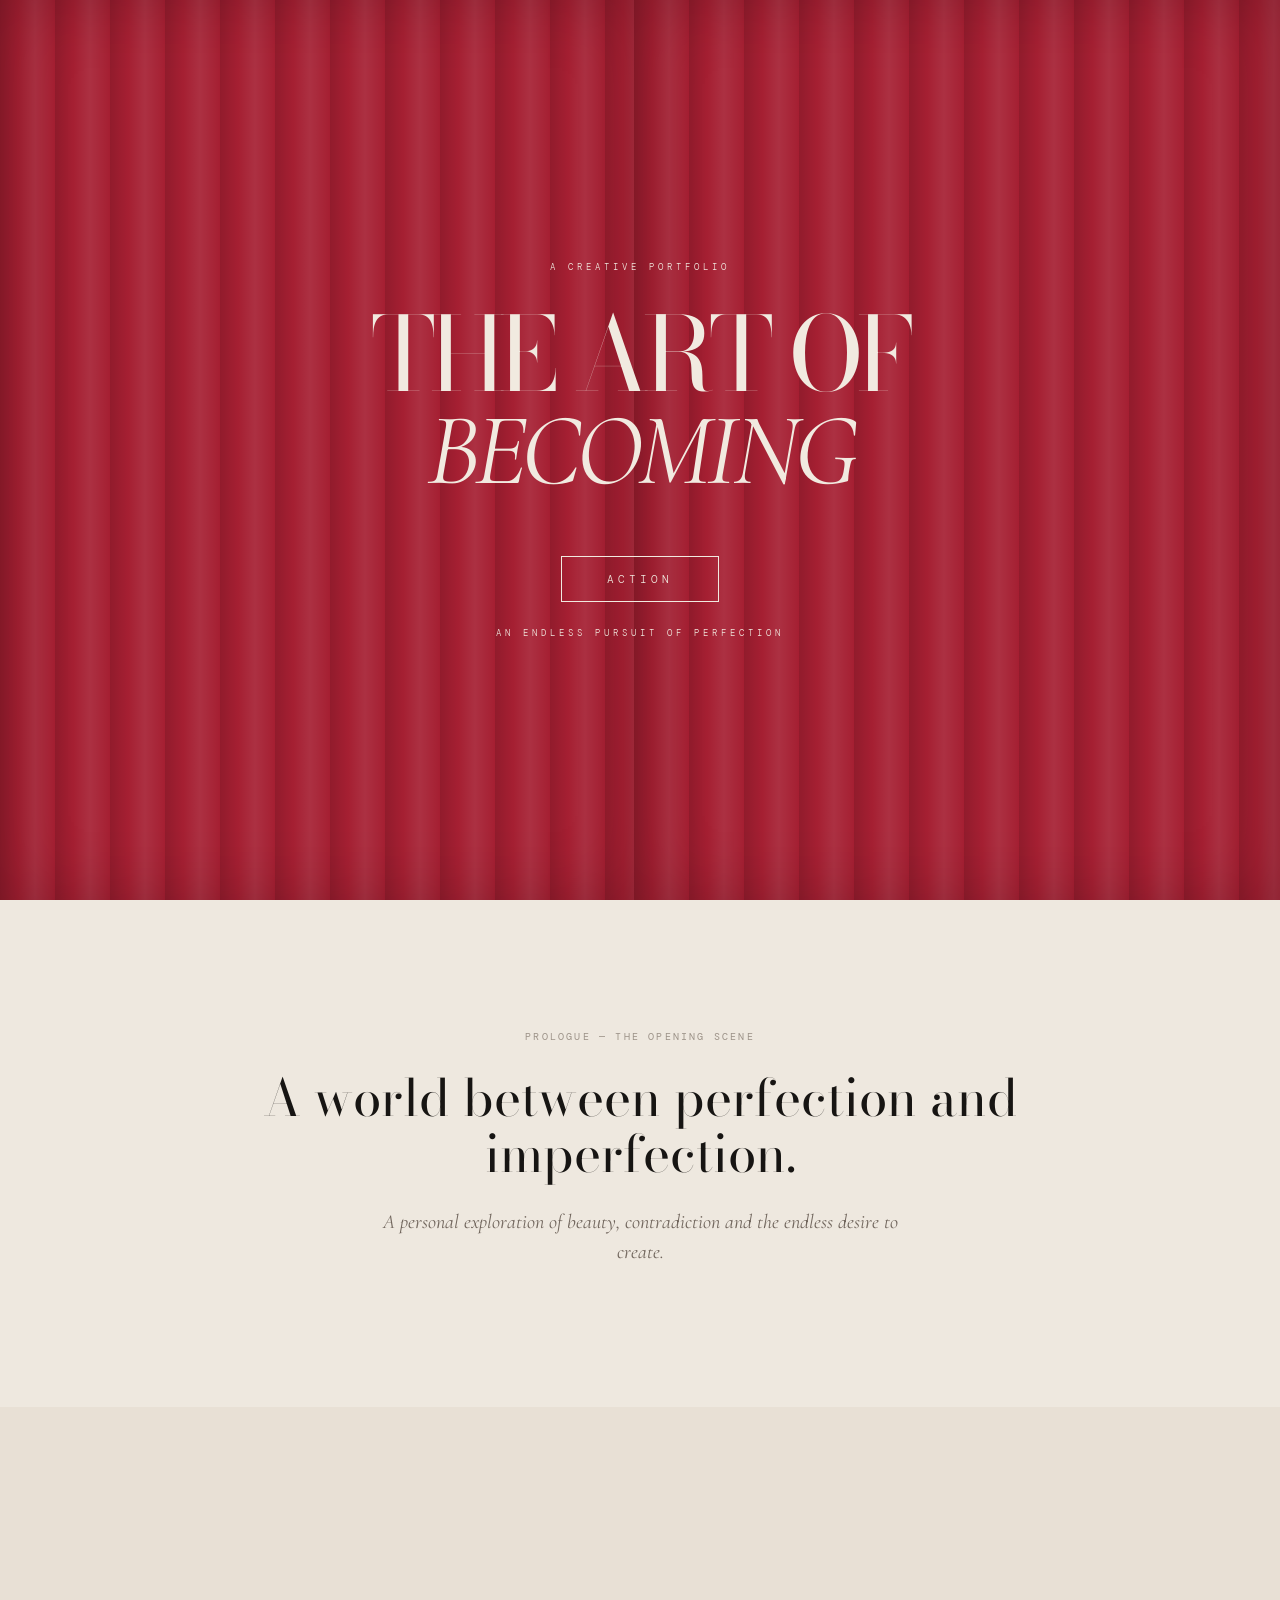
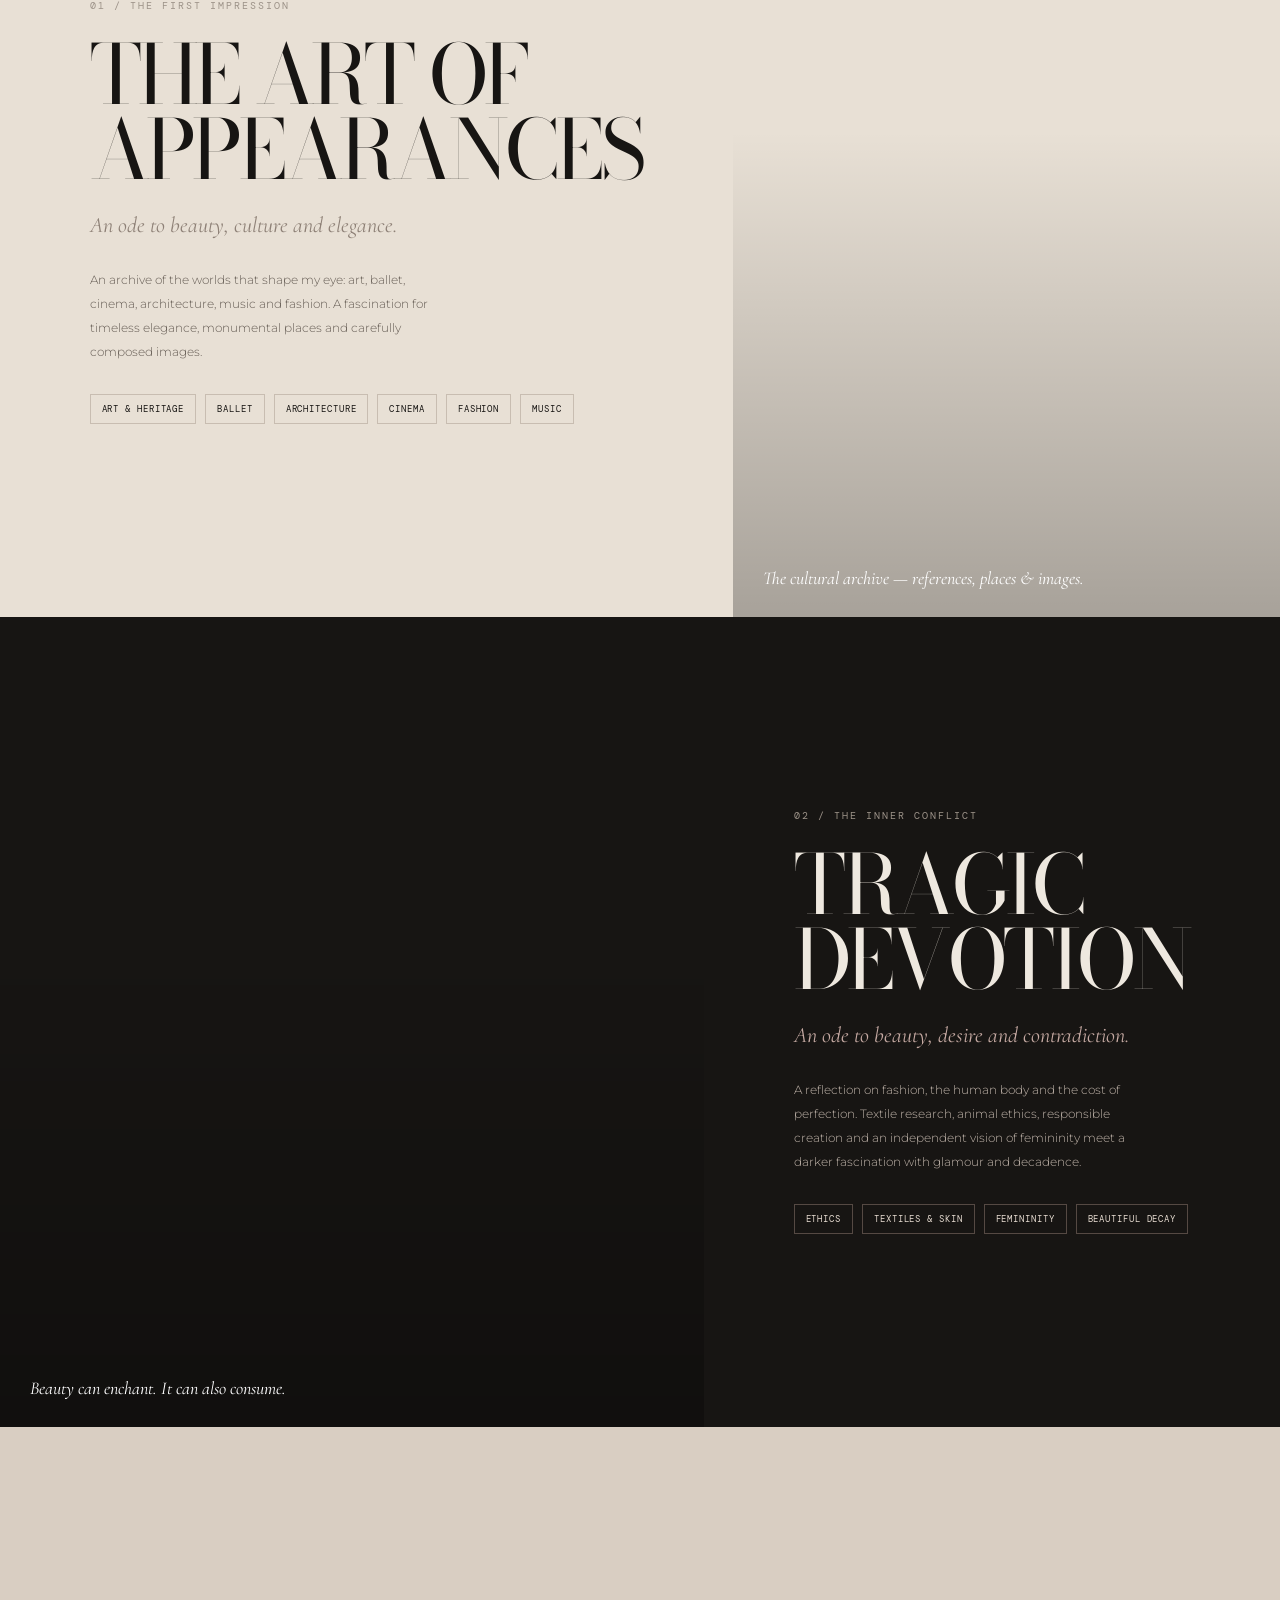
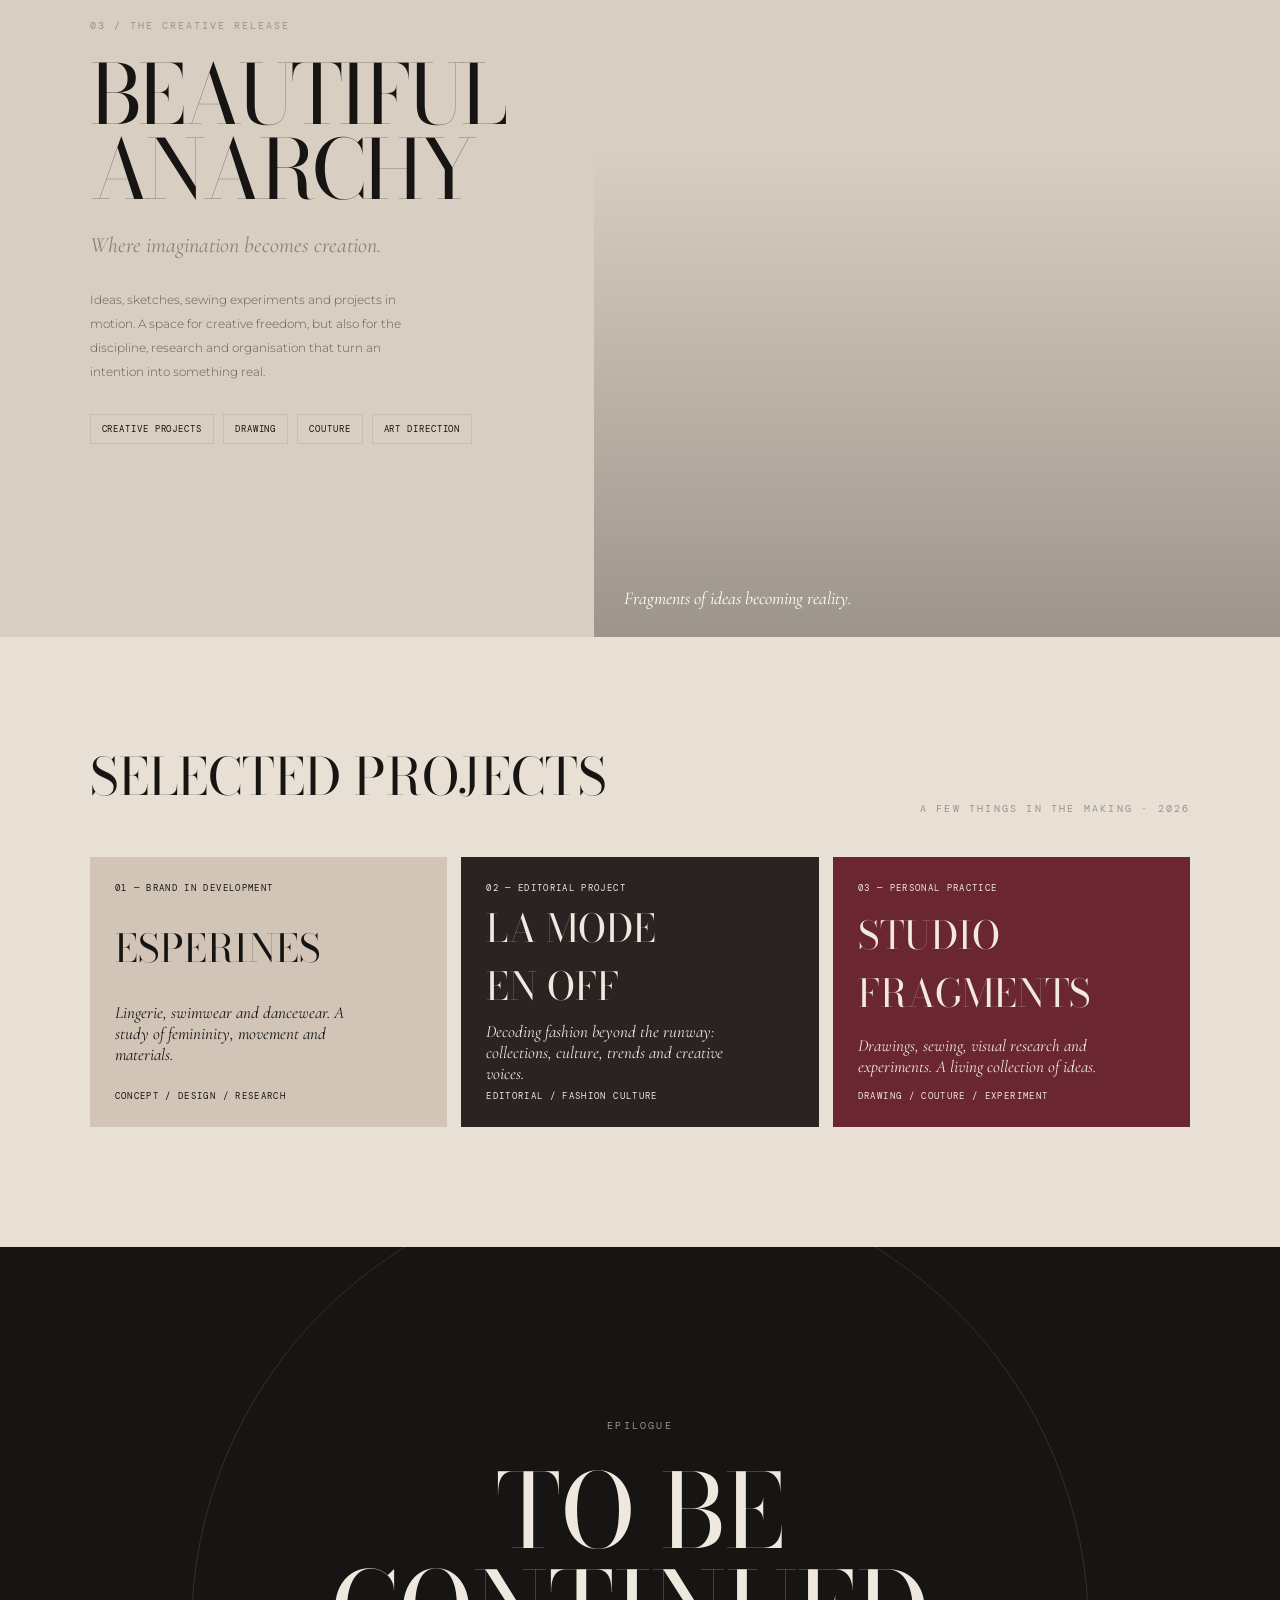
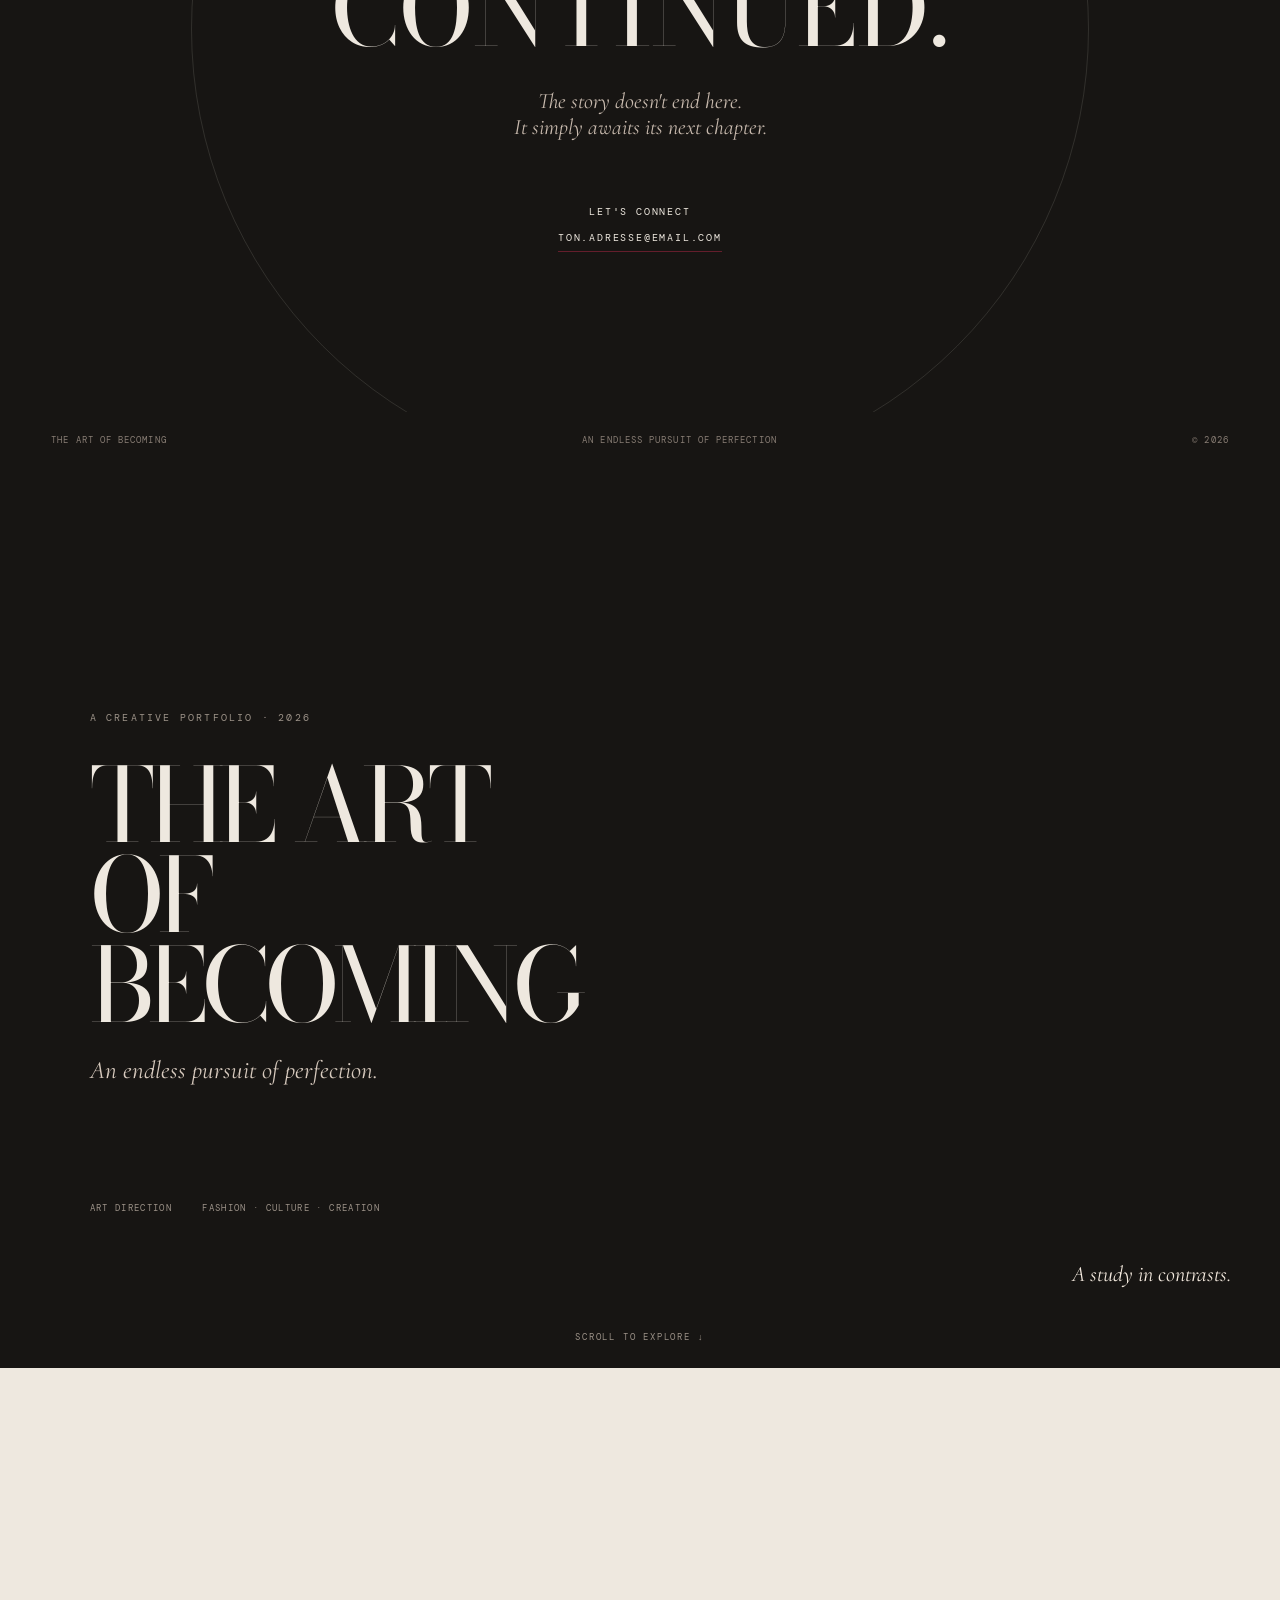
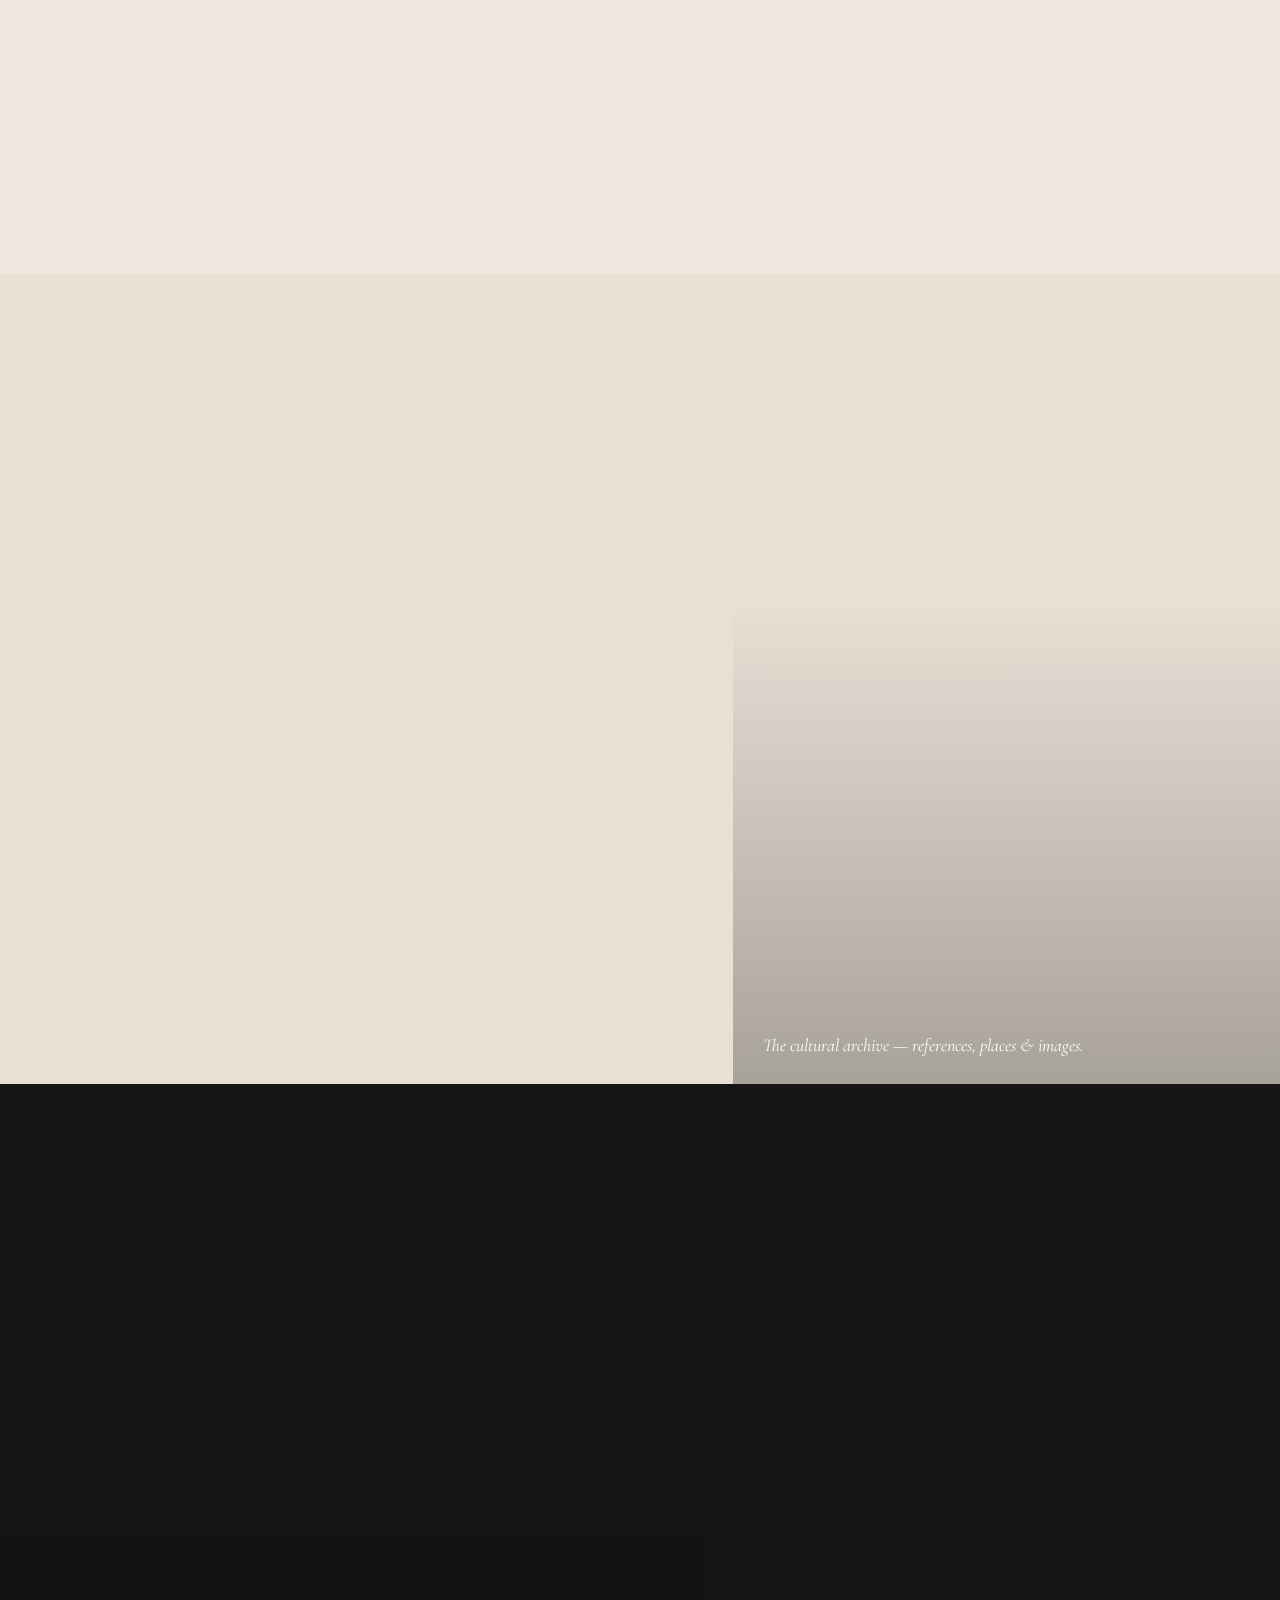
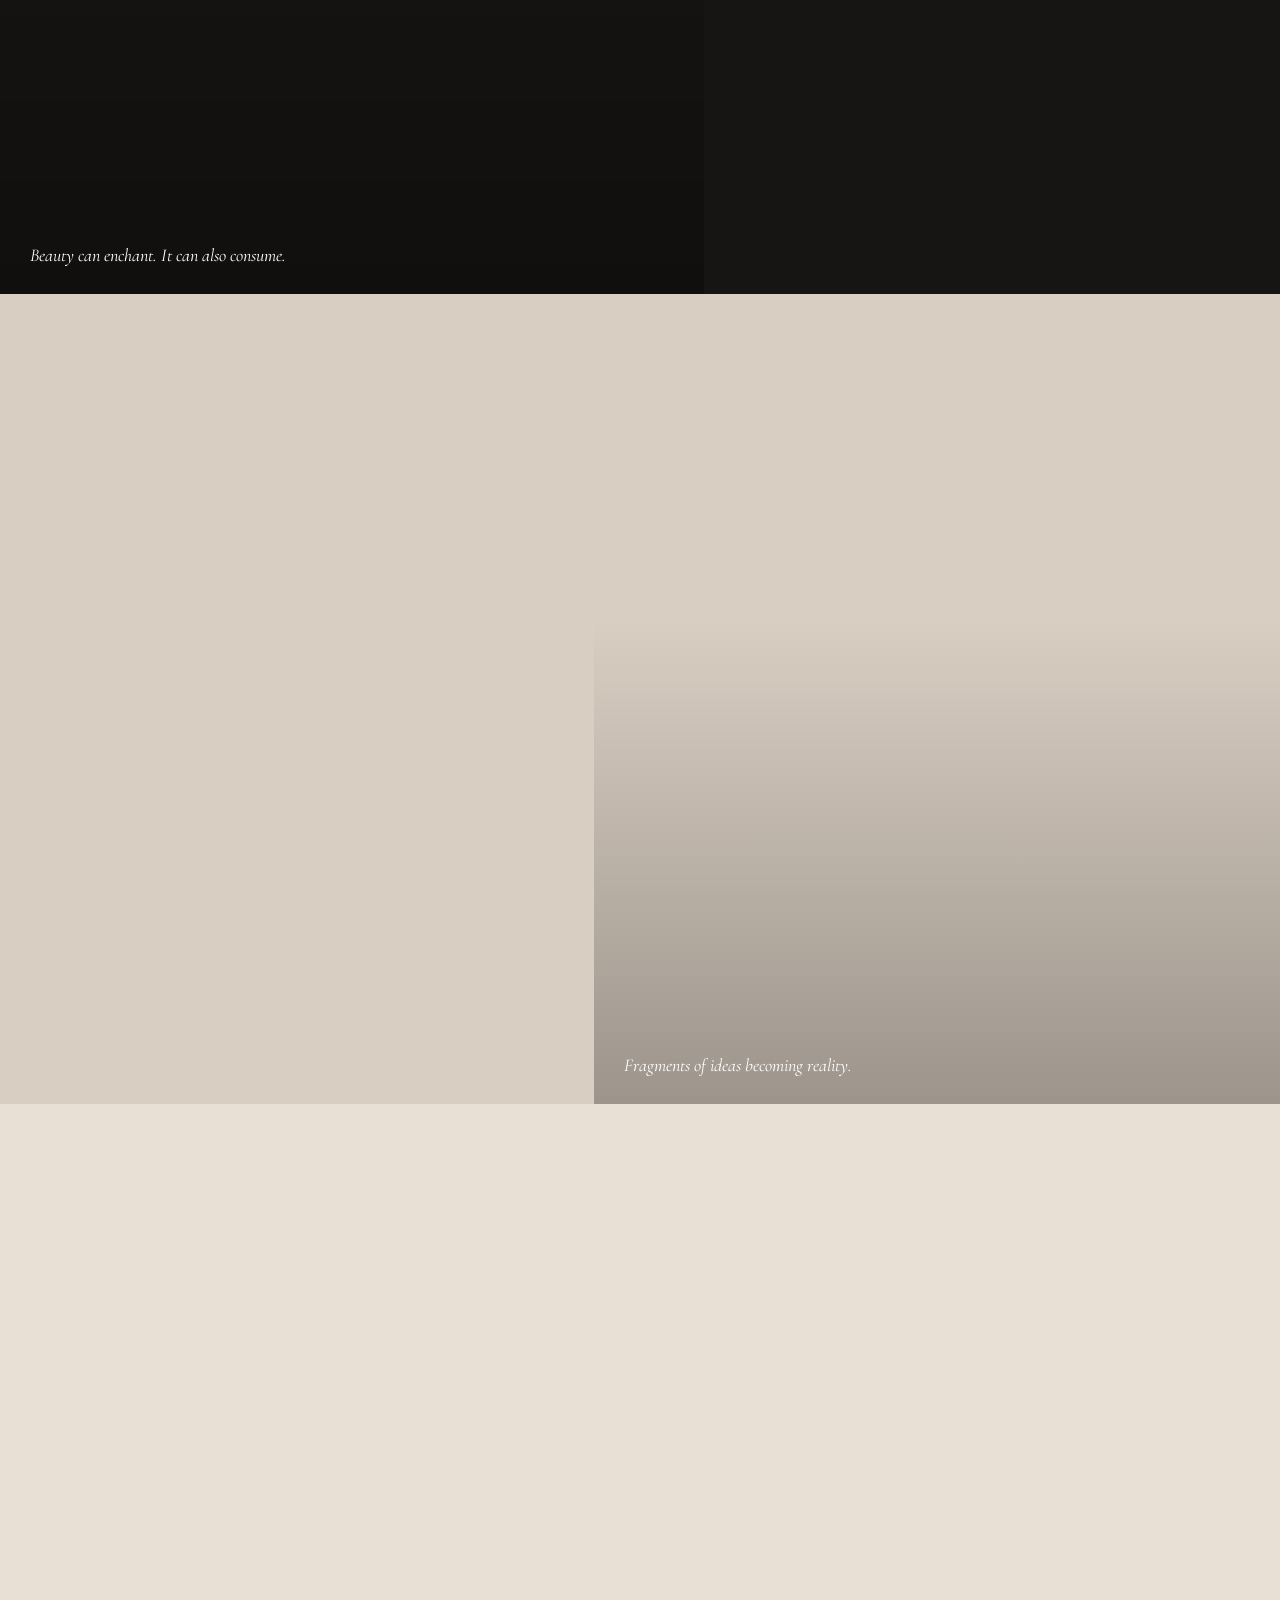
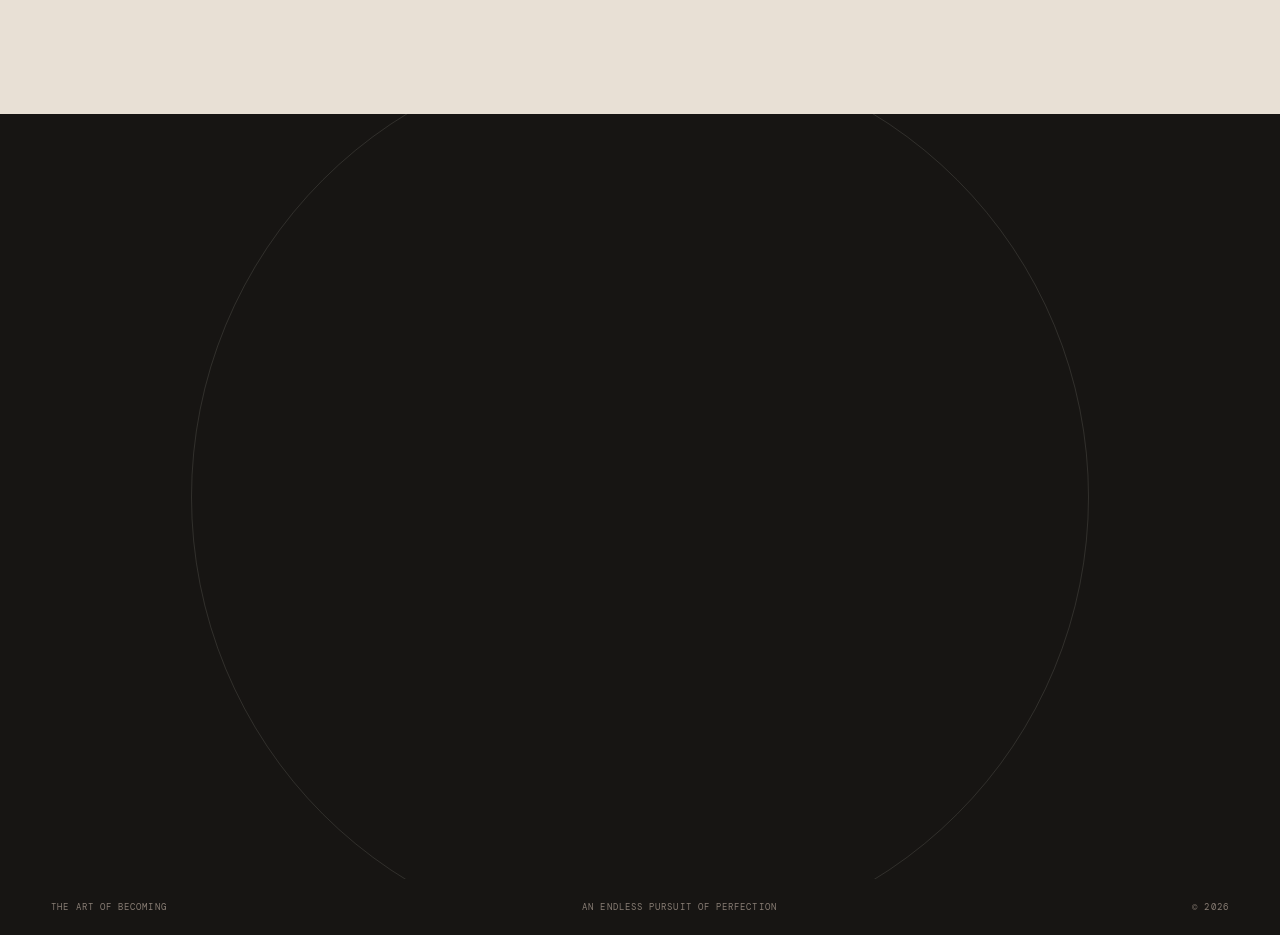
==== Index.html @ 9e1c1a2f "Update Index.html" ====
<!DOCTYPE html>
<html lang="fr">

<head>
    <meta charset="UTF-8">
    <meta name="viewport" content="width=device-width, initial-scale=1.0">

    <meta name="theme-color" content="#171513">

    <title>THE ART OF BECOMING — Creative Portfolio</title>

    <meta name="description" content="A creative portfolio exploring art direction, fashion, culture and creation.">

    <link rel="preconnect" href="https://fonts.googleapis.com">
    <link rel="preconnect" href="https://fonts.gstatic.com" crossorigin>

    <link href="https://fonts.googleapis.com/css2?family=Bodoni+Moda:opsz,wght@6..96,400;6..96,500&family=Cormorant+Garamond:ital,wght@0,400;0,500;1,400;1,500&family=DM+Mono:wght@300;400&family=Montserrat:wght@300;400;500&display=swap" rel="stylesheet">

    <link rel="stylesheet" href="style.css">
</head>
<!-- INTRODUCTION : RIDEAU -->
<div id="curtain">

    <div class="curtain-panel left"></div>
    <div class="curtain-panel right"></div>

    <div class="curtain-content">
        <p class="curtain-subtitle">A CREATIVE PORTFOLIO</p>

        <h1>
            THE ART OF<br>
            <i>BECOMING</i>
        </h1>

        <button id="actionButton">
            ACTION
        </button>

        <p class="curtain-footer">
            AN ENDLESS PURSUIT OF PERFECTION
        </p>
    </div>

</div>
<body>

    <div class="grain"></div>

    <!-- NAVIGATION -->

    <header class="topbar">

        <a class="brand" href="#home">
            THE ART OF BECOMING
        </a>

        <button class="menu-btn" id="menuBtn" aria-label="Ouvrir le menu" aria-expanded="false">
            ☰
        </button>

    </header>

    <nav class="menu-panel" id="menuPanel">

        <small>AN ENDLESS PURSUIT OF PERFECTION</small>

        <a href="#act1">ACT I — APPEARANCES</a>
        <a href="#act2">ACT II — DEVOTION</a>
        <a href="#act3">ACT III — ANARCHY</a>
        <a href="#epilogue">EPILOGUE</a>

    </nav>


    <main>

        <!-- PROLOGUE -->

        <section class="hero" id="home">

            <div class="hero-copy">

                <span class="eyebrow">
                    A CREATIVE PORTFOLIO · 2026
                </span>

                <h1>
                    <span>THE ART</span>
                    <span>OF BECOMING</span>
                </h1>

                <p class="hero-sub">
                    An endless pursuit of perfection.
                </p>

                <div class="hero-index">

                    <span>ART DIRECTION</span>
                    <span>FASHION · CULTURE · CREATION</span>

                </div>

            </div>

            <div class="hero-art">

                <span class="hero-art-label">
                    A study in contrasts.
                </span>

            </div>

            <div class="scroll-note">
                SCROLL TO EXPLORE ↓
            </div>

        </section>


        <!-- INTRODUCTION -->

        <section class="intro reveal">

            <span class="micro">
                PROLOGUE — THE OPENING SCENE
            </span>

            <h2>
                A world between perfection and imperfection.
            </h2>

            <p>
                A personal exploration of beauty, contradiction
                and the endless desire to create.
            </p>

        </section>


        <!-- ACT I -->

        <section class="act act-one" id="act1">

            <div class="act-copy reveal">

                <span class="act-number">
                    01 / THE FIRST IMPRESSION
                </span>

                <h2>
                    THE ART OF<br>APPEARANCES
                </h2>

                <p class="act-sub">
                    An ode to beauty, culture and elegance.
                </p>

                <p class="act-desc">
                    An archive of the worlds that shape my eye:
                    art, ballet, cinema, architecture, music and fashion.
                    A fascination for timeless elegance, monumental
                    places and carefully composed images.
                </p>

                <div class="act-tags">

                    <span>Art & heritage</span>
                    <span>Ballet</span>
                    <span>Architecture</span>
                    <span>Cinema</span>
                    <span>Fashion</span>
                    <span>Music</span>

                </div>

            </div>

            <div class="visual visual-one">

                <span class="visual-caption">
                    The cultural archive — references, places & images.
                </span>

            </div>

        </section>


        <!-- ACT II -->

        <section class="act act-two" id="act2">

            <div class="act-copy reveal">

                <span class="act-number">
                    02 / THE INNER CONFLICT
                </span>

                <h2>
                    TRAGIC<br>DEVOTION
                </h2>

                <p class="act-sub">
                    An ode to beauty, desire and contradiction.
                </p>

                <p class="act-desc">
                    A reflection on fashion, the human body and the cost
                    of perfection. Textile research, animal ethics,
                    responsible creation and an independent vision
                    of femininity meet a darker fascination with
                    glamour and decadence.
                </p>

                <div class="act-tags">

                    <span>Ethics</span>
                    <span>Textiles & skin</span>
                    <span>Femininity</span>
                    <span>Beautiful decay</span>

                </div>

            </div>

            <div class="visual visual-two">

                <span class="visual-caption">
                    Beauty can enchant. It can also consume.
                </span>

            </div>

        </section>


        <!-- ACT III -->

        <section class="act act-three" id="act3">

            <div class="act-copy reveal">

                <span class="act-number">
                    03 / THE CREATIVE RELEASE
                </span>

                <h2>
                    BEAUTIFUL<br>ANARCHY
                </h2>

                <p class="act-sub">
                    Where imagination becomes creation.
                </p>

                <p class="act-desc">
                    Ideas, sketches, sewing experiments and projects
                    in motion. A space for creative freedom, but also
                    for the discipline, research and organisation
                    that turn an intention into something real.
                </p>

                <div class="act-tags">

                    <span>Creative projects</span>
                    <span>Drawing</span>
                    <span>Couture</span>
                    <span>Art direction</span>

                </div>

            </div>

            <div class="visual visual-three">

                <span class="visual-caption">
                    Fragments of ideas becoming reality.
                </span>

            </div>

        </section>


        <!-- SELECTED PROJECTS -->

        <section class="archive" id="projects">

            <div class="archive-head reveal">

                <h3>SELECTED PROJECTS</h3>

                <span class="micro">
                    A FEW THINGS IN THE MAKING · 2026
                </span>

            </div>

            <div class="archive-grid">

                <article class="archive-card reveal">

                    <small>01 — BRAND IN DEVELOPMENT</small>

                    <strong>ESPERINES</strong>

                    <p>
                        Lingerie, swimwear and dancewear.
                        A study of femininity, movement and materials.
                    </p>

                    <small>CONCEPT / DESIGN / RESEARCH</small>

                </article>


                <article class="archive-card reveal">

                    <small>02 — EDITORIAL PROJECT</small>

                    <strong>
                        LA MODE<br>EN OFF
                    </strong>

                    <p>
                        Decoding fashion beyond the runway:
                        collections, culture, trends and creative voices.
                    </p>

                    <small>EDITORIAL / FASHION CULTURE</small>

                </article>


                <article class="archive-card reveal">

                    <small>03 — PERSONAL PRACTICE</small>

                    <strong>
                        STUDIO<br>FRAGMENTS
                    </strong>

                    <p>
                        Drawings, sewing, visual research and experiments.
                        A living collection of ideas.
                    </p>

                    <small>DRAWING / COUTURE / EXPERIMENT</small>

                </article>

            </div>

        </section>


        <!-- EPILOGUE -->

        <section class="epilogue" id="epilogue">

            <div class="epilogue-inner reveal">

                <span class="micro">
                    EPILOGUE
                </span>

                <h2>
                    TO BE<br>CONTINUED.
                </h2>

                <p>
                    The story doesn't end here.<br>
                    It simply awaits its next chapter.
                </p>

                <div class="contact">

                    LET'S CONNECT

                    <br><br>

                    <a href="mailto:ton.adresse@email.com">
                        TON.ADRESSE@EMAIL.COM
                    </a>

                </div>

            </div>

        </section>

    </main>


    <!-- FOOTER -->

    <footer>

        <span>THE ART OF BECOMING</span>

        <span>AN ENDLESS PURSUIT OF PERFECTION</span>

        <span>© 2026</span>

    </footer>


    <!-- JAVASCRIPT -->

    <script>

        const menuBtn = document.getElementById('menuBtn');
        const menuPanel = document.getElementById('menuPanel');

        menuBtn.addEventListener('click', () => {

            const isOpen = menuPanel.classList.toggle('open');

            menuBtn.textContent = isOpen ? '×' : '☰';

            menuBtn.setAttribute('aria-expanded', String(isOpen));

        });


        menuPanel.querySelectorAll('a').forEach(link => {

            link.addEventListener('click', () => {

                menuPanel.classList.remove('open');

                menuBtn.textContent = '☰';

                menuBtn.setAttribute('aria-expanded', 'false');

            });

        });


        const observer = new IntersectionObserver(entries => {

            entries.forEach(entry => {

                if (entry.isIntersecting) {

                    entry.target.classList.add('visible');

                    observer.unobserve(entry.target);

                }

            });

        }, { threshold: 0.12 });


        document.querySelectorAll('.reveal').forEach(element => {

            observer.observe(element);

        });

    </script>
<script>
const curtain = document.getElementById("curtain");
const actionButton = document.getElementById("actionButton");

actionButton.addEventListener("click", function() {

    curtain.classList.add("open");

    setTimeout(function() {
        curtain.classList.add("finished");
    }, 2100);

});
</script>
</body>
</html><!DOCTYPE html>
<html lang="fr">

<head>
    <meta charset="UTF-8">
    <meta name="viewport" content="width=device-width, initial-scale=1.0">

    <meta name="theme-color" content="#171513">

    <title>THE ART OF BECOMING — Creative Portfolio</title>

    <meta name="description" content="A creative portfolio exploring art direction, fashion, culture and creation.">

    <link rel="preconnect" href="https://fonts.googleapis.com">
    <link rel="preconnect" href="https://fonts.gstatic.com" crossorigin>

    <link href="https://fonts.googleapis.com/css2?family=Bodoni+Moda:opsz,wght@6..96,400;6..96,500&family=Cormorant+Garamond:ital,wght@0,400;0,500;1,400;1,500&family=DM+Mono:wght@300;400&family=Montserrat:wght@300;400;500&display=swap" rel="stylesheet">

    <link rel="stylesheet" href="style.css">
</head>

<body>

    <div class="grain"></div>

    <!-- NAVIGATION -->

    <header class="topbar">

        <a class="brand" href="#home">
            THE ART OF BECOMING
        </a>

        <button class="menu-btn" id="menuBtn" aria-label="Ouvrir le menu" aria-expanded="false">
            ☰
        </button>

    </header>

    <nav class="menu-panel" id="menuPanel">

        <small>AN ENDLESS PURSUIT OF PERFECTION</small>

        <a href="#act1">ACT I — APPEARANCES</a>
        <a href="#act2">ACT II — DEVOTION</a>
        <a href="#act3">ACT III — ANARCHY</a>
        <a href="#epilogue">EPILOGUE</a>

    </nav>


    <main>

        <!-- PROLOGUE -->

        <section class="hero" id="home">

            <div class="hero-copy">

                <span class="eyebrow">
                    A CREATIVE PORTFOLIO · 2026
                </span>

                <h1>
                    <span>THE ART</span>
                    <span>OF BECOMING</span>
                </h1>

                <p class="hero-sub">
                    An endless pursuit of perfection.
                </p>

                <div class="hero-index">

                    <span>ART DIRECTION</span>
                    <span>FASHION · CULTURE · CREATION</span>

                </div>

            </div>

            <div class="hero-art">

                <span class="hero-art-label">
                    A study in contrasts.
                </span>

            </div>

            <div class="scroll-note">
                SCROLL TO EXPLORE ↓
            </div>

        </section>


        <!-- INTRODUCTION -->

        <section class="intro reveal">

            <span class="micro">
                PROLOGUE — THE OPENING SCENE
            </span>

            <h2>
                A world between perfection and imperfection.
            </h2>

            <p>
                A personal exploration of beauty, contradiction
                and the endless desire to create.
            </p>

        </section>


        <!-- ACT I -->

        <section class="act act-one" id="act1">

            <div class="act-copy reveal">

                <span class="act-number">
                    01 / THE FIRST IMPRESSION
                </span>

                <h2>
                    THE ART OF<br>APPEARANCES
                </h2>

                <p class="act-sub">
                    An ode to beauty, culture and elegance.
                </p>

                <p class="act-desc">
                    An archive of the worlds that shape my eye:
                    art, ballet, cinema, architecture, music and fashion.
                    A fascination for timeless elegance, monumental
                    places and carefully composed images.
                </p>

                <div class="act-tags">

                    <span>Art & heritage</span>
                    <span>Ballet</span>
                    <span>Architecture</span>
                    <span>Cinema</span>
                    <span>Fashion</span>
                    <span>Music</span>

                </div>

            </div>

            <div class="visual visual-one">

                <span class="visual-caption">
                    The cultural archive — references, places & images.
                </span>

            </div>

        </section>


        <!-- ACT II -->

        <section class="act act-two" id="act2">

            <div class="act-copy reveal">

                <span class="act-number">
                    02 / THE INNER CONFLICT
                </span>

                <h2>
                    TRAGIC<br>DEVOTION
                </h2>

                <p class="act-sub">
                    An ode to beauty, desire and contradiction.
                </p>

                <p class="act-desc">
                    A reflection on fashion, the human body and the cost
                    of perfection. Textile research, animal ethics,
                    responsible creation and an independent vision
                    of femininity meet a darker fascination with
                    glamour and decadence.
                </p>

                <div class="act-tags">

                    <span>Ethics</span>
                    <span>Textiles & skin</span>
                    <span>Femininity</span>
                    <span>Beautiful decay</span>

                </div>

            </div>

            <div class="visual visual-two">

                <span class="visual-caption">
                    Beauty can enchant. It can also consume.
                </span>

            </div>

        </section>


        <!-- ACT III -->

        <section class="act act-three" id="act3">

            <div class="act-copy reveal">

                <span class="act-number">
                    03 / THE CREATIVE RELEASE
                </span>

                <h2>
                    BEAUTIFUL<br>ANARCHY
                </h2>

                <p class="act-sub">
                    Where imagination becomes creation.
                </p>

                <p class="act-desc">
                    Ideas, sketches, sewing experiments and projects
                    in motion. A space for creative freedom, but also
                    for the discipline, research and organisation
                    that turn an intention into something real.
                </p>

                <div class="act-tags">

                    <span>Creative projects</span>
                    <span>Drawing</span>
                    <span>Couture</span>
                    <span>Art direction</span>

                </div>

            </div>

            <div class="visual visual-three">

                <span class="visual-caption">
                    Fragments of ideas becoming reality.
                </span>

            </div>

        </section>


        <!-- SELECTED PROJECTS -->

        <section class="archive" id="projects">

            <div class="archive-head reveal">

                <h3>SELECTED PROJECTS</h3>

                <span class="micro">
                    A FEW THINGS IN THE MAKING · 2026
                </span>

            </div>

            <div class="archive-grid">

                <article class="archive-card reveal">

                    <small>01 — BRAND IN DEVELOPMENT</small>

                    <strong>ESPERINES</strong>

                    <p>
                        Lingerie, swimwear and dancewear.
                        A study of femininity, movement and materials.
                    </p>

                    <small>CONCEPT / DESIGN / RESEARCH</small>

                </article>


                <article class="archive-card reveal">

                    <small>02 — EDITORIAL PROJECT</small>

                    <strong>
                        LA MODE<br>EN OFF
                    </strong>

                    <p>
                        Decoding fashion beyond the runway:
                        collections, culture, trends and creative voices.
                    </p>

                    <small>EDITORIAL / FASHION CULTURE</small>

                </article>


                <article class="archive-card reveal">

                    <small>03 — PERSONAL PRACTICE</small>

                    <strong>
                        STUDIO<br>FRAGMENTS
                    </strong>

                    <p>
                        Drawings, sewing, visual research and experiments.
                        A living collection of ideas.
                    </p>

                    <small>DRAWING / COUTURE / EXPERIMENT</small>

                </article>

            </div>

        </section>


        <!-- EPILOGUE -->

        <section class="epilogue" id="epilogue">

            <div class="epilogue-inner reveal">

                <span class="micro">
                    EPILOGUE
                </span>

                <h2>
                    TO BE<br>CONTINUED.
                </h2>

                <p>
                    The story doesn't end here.<br>
                    It simply awaits its next chapter.
                </p>

                <div class="contact">

                    LET'S CONNECT

                    <br><br>

                    <a href="mailto:ton.adresse@email.com">
                        TON.ADRESSE@EMAIL.COM
                    </a>

                </div>

            </div>

        </section>

    </main>


    <!-- FOOTER -->

    <footer>

        <span>THE ART OF BECOMING</span>

        <span>AN ENDLESS PURSUIT OF PERFECTION</span>

        <span>© 2026</span>

    </footer>


    <!-- JAVASCRIPT -->

    <script>

        const menuBtn = document.getElementById('menuBtn');
        const menuPanel = document.getElementById('menuPanel');

        menuBtn.addEventListener('click', () => {

            const isOpen = menuPanel.classList.toggle('open');

            menuBtn.textContent = isOpen ? '×' : '☰';

            menuBtn.setAttribute('aria-expanded', String(isOpen));

        });


        menuPanel.querySelectorAll('a').forEach(link => {

            link.addEventListener('click', () => {

                menuPanel.classList.remove('open');

                menuBtn.textContent = '☰';

                menuBtn.setAttribute('aria-expanded', 'false');

            });

        });


        const observer = new IntersectionObserver(entries => {

            entries.forEach(entry => {

                if (entry.isIntersecting) {

                    entry.target.classList.add('visible');

                    observer.unobserve(entry.target);

                }

            });

        }, { threshold: 0.12 });


        document.querySelectorAll('.reveal').forEach(element => {

            observer.observe(element);

        });

    </script>

</body>
</html>
---- style.css ----
/* =========================
   GENERAL SETTINGS
========================= */

@import url('https://fonts.googleapis.com/css2?family=Bodoni+Moda:opsz,wght@6..96,400;6..96,500&family=Cormorant+Garamond:ital,wght@0,400;0,500;1,400;1,500&family=DM+Mono:wght@300;400&family=Montserrat:wght@300;400;500&display=swap');


:root {

    --ink: #171513;

    --paper: #eee8df;

    --muted: #9c9288;

    --wine: #641e2c;

    --red: #a51f32;

    --line: rgba(238,232,223,.24);

}


* {

    box-sizing: border-box;

    margin: 0;

    padding: 0;

}


html {

    scroll-behavior: smooth;

}


body {

    background: var(--paper);

    color: var(--ink);

    font-family: Montserrat, sans-serif;

    font-weight: 300;

}


a {

    color: inherit;

    text-decoration: none;

}


button {

    font: inherit;

}



/* =========================
   GRAIN EFFECT
========================= */

.grain {

    position: fixed;

    inset: 0;

    pointer-events: none;

    z-index: 20;

    opacity: .07;

    background-image: url("data:image/svg+xml,%3Csvg viewBox='0 0 180 180' xmlns='http://www.w3.org/2000/svg'%3E%3Cfilter id='n'%3E%3CfeTurbulence type='fractalNoise' baseFrequency='.9' numOctaves='3' stitchTiles='stitch'/%3E%3C/filter%3E%3Crect width='100%25' height='100%25' filter='url(%23n)' opacity='.35'/%3E%3C/svg%3E");

}



/* =========================
   NAVIGATION
========================= */

.topbar {

    position: fixed;

    z-index: 30;

    top: 0;

    left: 0;

    width: 100%;

    display: flex;

    justify-content: space-between;

    align-items: center;

    padding: 22px 4vw;

    color: #f4eee7;

    mix-blend-mode: difference;

}


.brand {

    font-family: 'Bodoni Moda', serif;

    letter-spacing: .16em;

    font-size: 12px;

}


.menu-btn {

    border: 0;

    background: none;

    color: inherit;

    cursor: pointer;

    font-size: 22px;

}


.menu-panel {

    position: fixed;

    z-index: 29;

    inset: 0;

    background: var(--ink);

    color: var(--paper);

    display: flex;

    flex-direction: column;

    justify-content: center;

    align-items: center;

    gap: 18px;

    transform: translateY(-100%);

    transition: transform .6s cubic-bezier(.7,0,.2,1);

}


.menu-panel.open {

    transform: translateY(0);

}


.menu-panel a {

    font: clamp(28px,5vw,58px) 'Bodoni Moda',serif;

    letter-spacing: .04em;

    text-align: center;

}


.menu-panel small {

    font: 10px 'DM Mono',monospace;

    color: var(--muted);

    letter-spacing: .2em;

    margin-bottom: 22px;

}



/* =========================
   HERO / OPENING
========================= */

.hero {

    min-height: 100svh;

    background: var(--ink);

    color: var(--paper);

    position: relative;

    display: grid;

    grid-template-columns: 1.05fr .95fr;

    overflow: hidden;

}


.hero-copy {

    padding: 19vh 7vw 9vh;

    display: flex;

    flex-direction: column;

    justify-content: center;

    position: relative;

    z-index: 2;

}


.eyebrow, .micro {

    font: 10px 'DM Mono',monospace;

    letter-spacing: .22em;

    text-transform: uppercase;

    color: var(--muted);

}


h1 {

    font: clamp(54px,8vw,128px)/.88 'Bodoni Moda',serif;

    font-weight: 400;

    letter-spacing: -.055em;

    margin: 36px 0 25px;

}


h1 span {

    display: block;

}


.hero-sub {

    font: italic clamp(18px,2vw,25px) 'Cormorant Garamond',serif;

    color: #d6c9bd;

    max-width: 350px;

}


.hero-index {

    margin-top: 13vh;

    display: flex;

    flex-wrap: wrap;

    gap: 18px 30px;

    font: 9px 'DM Mono',monospace;

    letter-spacing: .15em;

    color: var(--muted);

}


.hero-art {

    position: relative;

    min-height: 100svh;

    background:

        linear-gradient(140deg,rgba(23,21,19,.05),rgba(23,21,19,.65)),

        url('https://images.unsplash.com/photo-1534528741775-53994a69daeb?auto=format&fit=crop&w=1400&q=85')

        center/cover;

}


.hero-art:after {

    content: "";

    position: absolute;

    inset: 0;

    background:

        linear-gradient(90deg,var(--ink),transparent 35%),

        linear-gradient(0deg,rgba(23,21,19,.5),transparent 50%);

}


.hero-art-label {

    position: absolute;

    z-index: 2;

    right: 8%;

    bottom: 9%;

    font: italic 22px 'Cormorant Garamond',serif;

    color: #f2e8dd;

}


.scroll-note {

    position: absolute;

    bottom: 25px;

    left: 50%;

    transform: translateX(-50%);

    font: 9px 'DM Mono',monospace;

    letter-spacing: .2em;

    color: var(--muted);

    z-index: 3;

}



/* =========================
   PROLOGUE
========================= */

.intro {

    padding: 125px 9vw 140px;

    text-align: center;

    background: var(--paper);

}


.intro h2 {

    font: clamp(30px,4vw,56px)/1.1 'Bodoni Moda',serif;

    font-weight: 400;

    max-width: 850px;

    margin: 25px auto;

}


.intro p {

    font: italic 20px 'Cormorant Garamond',serif;

    color: #71665d;

    max-width: 530px;

    margin: auto;

    line-height: 1.5;

}



/* =========================
   ACTS
========================= */

.act {

    min-height: 90vh;

    display: grid;

    grid-template-columns: .85fr 1.15fr;

    position: relative;

    overflow: hidden;

}


.act-copy {

    padding: 13vw 7vw;

    display: flex;

    flex-direction: column;

    justify-content: center;

}


.act-number {

    font: 10px 'DM Mono',monospace;

    letter-spacing: .2em;

    color: var(--muted);

}


.act h2 {

    font: clamp(43px,6.4vw,92px)/.92 'Bodoni Moda',serif;

    font-weight: 400;

    letter-spacing: -.045em;

    margin: 25px 0;

}


.act-sub {

    font: italic 22px 'Cormorant Garamond',serif;

    color: #8e8177;

}


.act-desc {

    font-size: 12px;

    line-height: 2;

    max-width: 340px;

    margin-top: 30px;

    color: #665d55;

}


.act-tags {

    display: flex;

    flex-wrap: wrap;

    gap: 9px;

    margin-top: 30px;

}


.act-tags span {

    border: 1px solid #c8bdb1;

    padding: 8px 11px;

    font: 9px 'DM Mono',monospace;

    letter-spacing: .1em;

    text-transform: uppercase;

}


.visual {

    min-height: 650px;

    position: relative;

    background-size: cover;

    background-position: center;

}


.visual:after {

    content: "";

    position: absolute;

    inset: 0;

    background: linear-gradient(0deg,rgba(0,0,0,.28),transparent 60%);

}


.visual-caption {

    position: absolute;

    z-index: 2;

    bottom: 28px;

    left: 30px;

    color: white;

    font: italic 18px 'Cormorant Garamond',serif;

}



/* =========================
   ACT I — THE ART OF APPEARANCES
========================= */

.act-one {

    background: #e8e0d5;

}


.visual-one {

    background-image: url('https://images.unsplash.com/photo-1561214115-f2f134cc4912?auto=format&fit=crop&w=1500&q=85');

}



/* =========================
   ACT II — TRAGIC DEVOTION
========================= */

.act-two {

    background: var(--ink);

    color: var(--paper);

    grid-template-columns: 1.1fr .9fr;

}


.act-two .act-copy {

    order: 2;

}


.act-two .act-desc {

    color: #c0b4aa;

}


.act-two .act-sub {

    color: #c5a9a2;

}


.act-two .act-tags span {

    border-color: #554943;

    color: #e7dcd1;

}


.visual-two {

    order: 1;

    background-image: url('https://images.unsplash.com/photo-1515886657613-9f3515b0c78f?auto=format&fit=crop&w=1500&q=85');

    filter: saturate(.65);

}



/* =========================
   ACT III — BEAUTIFUL ANARCHY
========================= */

.act-three {

    background: #d9cec2;

}


.visual-three {

    background-image: url('https://images.unsplash.com/photo-1490481651871-ab68de25d43d?auto=format&fit=crop&w=1500&q=85');

}



/* =========================
   SELECTED PROJECTS
========================= */

.archive {

    padding: 100px 7vw 120px;

    background: #e8e0d5;

}


.archive-head {

    display: flex;

    justify-content: space-between;

    align-items: end;

    margin-bottom: 42px;

    gap: 20px;

}


.archive h3 {

    font: clamp(32px,4vw,58px) 'Bodoni Moda',serif;

    font-weight: 400;

}


.archive-grid {

    display: grid;

    grid-template-columns: repeat(3,1fr);

    gap: 14px;

}


.archive-card {

    min-height: 270px;

    padding: 25px;

    display: flex;

    flex-direction: column;

    justify-content: space-between;

    background: #d2c5b8;

    position: relative;

    overflow: hidden;

}


.archive-card:nth-child(2) {

    background: #292321;

    color: #f1e9df;

}


.archive-card:nth-child(3) {

    background: #6a2631;

    color: #f1e9df;

}


.archive-card strong {

    font: clamp(24px,3vw,40px) 'Bodoni Moda',serif;

    font-weight: 400;

    position: relative;

    z-index: 1;

}


.archive-card small {

    font: 9px 'DM Mono',monospace;

    letter-spacing: .15em;

    position: relative;

    z-index: 1;

}


.archive-card p {

    font: italic 17px 'Cormorant Garamond',serif;

    max-width: 240px;

    position: relative;

    z-index: 1;

}



/* =========================
   EPILOGUE
========================= */

.epilogue {

    min-height: 85vh;

    background: var(--ink);

    color: var(--paper);

    display: flex;

    align-items: center;

    justify-content: center;

    text-align: center;

    padding: 100px 25px;

    position: relative;

    overflow: hidden;

}


.epilogue:before {

    content: "";

    position: absolute;

    width: 70vw;

    height: 70vw;

    border: 1px solid rgba(238,232,223,.12);

    border-radius: 50%;

    left: 50%;

    top: 50%;

    transform: translate(-50%,-50%);

}


.epilogue-inner {

    position: relative;

    z-index: 1;

}


.epilogue h2 {

    font: clamp(48px,8vw,110px)/.95 'Bodoni Moda',serif;

    font-weight: 400;

    margin: 30px 0;

}


.epilogue p {

    font: italic 22px 'Cormorant Garamond',serif;

    color: #c7b9ad;

}


.contact {

    margin-top: 65px;

    font: 10px 'DM Mono',monospace;

    letter-spacing: .18em;

}


.contact a {

    border-bottom: 1px solid var(--wine);

    padding-bottom: 7px;

}



/* =========================
   FOOTER
========================= */

footer {

    padding: 22px 4vw;

    background: var(--ink);

    color: #887d74;

    display: flex;

    justify-content: space-between;

    gap: 15px;

    font: 9px 'DM Mono',monospace;

    letter-spacing: .12em;

}



/* =========================
   ANIMATIONS
========================= */

.reveal {

    opacity: 0;

    transform: translateY(28px);

    transition: opacity .8s ease, transform .8s ease;

}


.reveal.visible {

    opacity: 1;

    transform: none;

}



/* =========================
   RESPONSIVE — IPAD & MOBILE
========================= */

@media (max-width:760px) {

    .topbar {

        padding: 18px 6vw;

    }


    .hero {

        grid-template-columns: 1fr;

        min-height: 100svh;

    }


    .hero-copy {

        padding: 20vh 8vw 7vh;

        min-height: 72svh;

    }


    .hero-art {

        position: absolute;

        inset: 0;

        min-height: 100%;

        opacity: .42;

    }


    .hero-art:after {

        background:

            linear-gradient(90deg,rgba(23,21,19,.8),rgba(23,21,19,.2)),

            linear-gradient(0deg,var(--ink),transparent 60%);

    }


    h1 {

        font-size: clamp(58px,15vw,92px);

    }


    .hero-index {

        margin-top: 9vh;

    }


    .act, .act-two {

        grid-template-columns: 1fr;

    }


    .act-copy {

        padding: 90px 8vw 65px;

        min-height: 430px;

    }


    .visual {

        min-height: 58vh;

    }


    .act-two .act-copy,

    .act-two .visual {

        order: initial;

    }


    .archive {

        padding: 75px 7vw;

    }


    .archive-head {

        display: block;

    }


    .archive-head .micro {

        display: block;

        margin-top: 12px;

    }


    .archive-grid {

        grid-template-columns: 1fr;

    }


    .archive-card {

        min-height: 220px;

    }


    .intro {

        padding: 90px 8vw;

    }


    .scroll-note {

        left: 8vw;

        transform: none;

    }


    footer {

        flex-wrap: wrap;

    }

}
/* RIDEAU D'OUVERTURE */

#curtain {
    position: fixed;
    inset: 0;
    z-index: 9999;
    background: #A51F32;
    display: flex;
    justify-content: center;
    align-items: center;
    overflow: hidden;
}

/* LES DEUX PANS */

.curtain-panel {
    position: absolute;
    top: 0;
    width: 50.5%;
    height: 100%;
    background-color: #A51F32;
    z-index: 1;

    background-image:
        repeating-linear-gradient(
            90deg,
            rgba(0,0,0,0.12) 0px,
            transparent 18px,
            rgba(255,255,255,0.08) 35px,
            transparent 55px
        );

    box-shadow: inset 0 0 70px rgba(0,0,0,0.2);

    transition: transform 2s cubic-bezier(.77,0,.18,1);
}

.curtain-panel.left {
    left: 0;
}

.curtain-panel.right {
    right: 0;
}

/* TEXTE */

.curtain-content {
    position: relative;
    z-index: 2;
    text-align: center;
    color: #F1EAE0;
    transition: opacity .5s ease;
}

.curtain-subtitle,
.curtain-footer {
    font-family: 'DM Mono', monospace;
    font-size: 9px;
    letter-spacing: 4px;
}

.curtain-content h1 {
    font-family: 'Bodoni Moda', serif;
    font-size: clamp(45px, 8vw, 105px);
    font-weight: 400;
    line-height: .9;
    margin: 35px 0;
}

.curtain-content h1 i {
    font-family: 'Cormorant Garamond', serif;
    font-weight: 400;
}

/* BOUTON ACTION */

#actionButton {
    margin: 25px 0;
    padding: 15px 45px;
    border: 1px solid #F1EAE0;
    background: transparent;
    color: #F1EAE0;
    font-family: 'DM Mono', monospace;
    font-size: 11px;
    letter-spacing: 4px;
    cursor: pointer;
    transition: all .4s ease;
}

#actionButton:hover {
    background: #F1EAE0;
    color: #A51F32;
}

/* ANIMATION D'OUVERTURE */

#curtain.open .left {
    transform: translateX(-100%);
}

#curtain.open .right {
    transform: translateX(100%);
}

#curtain.open .curtain-content {
    opacity: 0;
    pointer-events: none;
}

/* DISPARITION FINALE */

#curtain.finished {
    display: none;
}
---- style.css ----
/* =========================
   GENERAL SETTINGS
========================= */

@import url('https://fonts.googleapis.com/css2?family=Bodoni+Moda:opsz,wght@6..96,400;6..96,500&family=Cormorant+Garamond:ital,wght@0,400;0,500;1,400;1,500&family=DM+Mono:wght@300;400&family=Montserrat:wght@300;400;500&display=swap');


:root {

    --ink: #171513;

    --paper: #eee8df;

    --muted: #9c9288;

    --wine: #641e2c;

    --red: #a51f32;

    --line: rgba(238,232,223,.24);

}


* {

    box-sizing: border-box;

    margin: 0;

    padding: 0;

}


html {

    scroll-behavior: smooth;

}


body {

    background: var(--paper);

    color: var(--ink);

    font-family: Montserrat, sans-serif;

    font-weight: 300;

}


a {

    color: inherit;

    text-decoration: none;

}


button {

    font: inherit;

}



/* =========================
   GRAIN EFFECT
========================= */

.grain {

    position: fixed;

    inset: 0;

    pointer-events: none;

    z-index: 20;

    opacity: .07;

    background-image: url("data:image/svg+xml,%3Csvg viewBox='0 0 180 180' xmlns='http://www.w3.org/2000/svg'%3E%3Cfilter id='n'%3E%3CfeTurbulence type='fractalNoise' baseFrequency='.9' numOctaves='3' stitchTiles='stitch'/%3E%3C/filter%3E%3Crect width='100%25' height='100%25' filter='url(%23n)' opacity='.35'/%3E%3C/svg%3E");

}



/* =========================
   NAVIGATION
========================= */

.topbar {

    position: fixed;

    z-index: 30;

    top: 0;

    left: 0;

    width: 100%;

    display: flex;

    justify-content: space-between;

    align-items: center;

    padding: 22px 4vw;

    color: #f4eee7;

    mix-blend-mode: difference;

}


.brand {

    font-family: 'Bodoni Moda', serif;

    letter-spacing: .16em;

    font-size: 12px;

}


.menu-btn {

    border: 0;

    background: none;

    color: inherit;

    cursor: pointer;

    font-size: 22px;

}


.menu-panel {

    position: fixed;

    z-index: 29;

    inset: 0;

    background: var(--ink);

    color: var(--paper);

    display: flex;

    flex-direction: column;

    justify-content: center;

    align-items: center;

    gap: 18px;

    transform: translateY(-100%);

    transition: transform .6s cubic-bezier(.7,0,.2,1);

}


.menu-panel.open {

    transform: translateY(0);

}


.menu-panel a {

    font: clamp(28px,5vw,58px) 'Bodoni Moda',serif;

    letter-spacing: .04em;

    text-align: center;

}


.menu-panel small {

    font: 10px 'DM Mono',monospace;

    color: var(--muted);

    letter-spacing: .2em;

    margin-bottom: 22px;

}



/* =========================
   HERO / OPENING
========================= */

.hero {

    min-height: 100svh;

    background: var(--ink);

    color: var(--paper);

    position: relative;

    display: grid;

    grid-template-columns: 1.05fr .95fr;

    overflow: hidden;

}


.hero-copy {

    padding: 19vh 7vw 9vh;

    display: flex;

    flex-direction: column;

    justify-content: center;

    position: relative;

    z-index: 2;

}


.eyebrow, .micro {

    font: 10px 'DM Mono',monospace;

    letter-spacing: .22em;

    text-transform: uppercase;

    color: var(--muted);

}


h1 {

    font: clamp(54px,8vw,128px)/.88 'Bodoni Moda',serif;

    font-weight: 400;

    letter-spacing: -.055em;

    margin: 36px 0 25px;

}


h1 span {

    display: block;

}


.hero-sub {

    font: italic clamp(18px,2vw,25px) 'Cormorant Garamond',serif;

    color: #d6c9bd;

    max-width: 350px;

}


.hero-index {

    margin-top: 13vh;

    display: flex;

    flex-wrap: wrap;

    gap: 18px 30px;

    font: 9px 'DM Mono',monospace;

    letter-spacing: .15em;

    color: var(--muted);

}


.hero-art {

    position: relative;

    min-height: 100svh;

    background:

        linear-gradient(140deg,rgba(23,21,19,.05),rgba(23,21,19,.65)),

        url('https://images.unsplash.com/photo-1534528741775-53994a69daeb?auto=format&fit=crop&w=1400&q=85')

        center/cover;

}


.hero-art:after {

    content: "";

    position: absolute;

    inset: 0;

    background:

        linear-gradient(90deg,var(--ink),transparent 35%),

        linear-gradient(0deg,rgba(23,21,19,.5),transparent 50%);

}


.hero-art-label {

    position: absolute;

    z-index: 2;

    right: 8%;

    bottom: 9%;

    font: italic 22px 'Cormorant Garamond',serif;

    color: #f2e8dd;

}


.scroll-note {

    position: absolute;

    bottom: 25px;

    left: 50%;

    transform: translateX(-50%);

    font: 9px 'DM Mono',monospace;

    letter-spacing: .2em;

    color: var(--muted);

    z-index: 3;

}



/* =========================
   PROLOGUE
========================= */

.intro {

    padding: 125px 9vw 140px;

    text-align: center;

    background: var(--paper);

}


.intro h2 {

    font: clamp(30px,4vw,56px)/1.1 'Bodoni Moda',serif;

    font-weight: 400;

    max-width: 850px;

    margin: 25px auto;

}


.intro p {

    font: italic 20px 'Cormorant Garamond',serif;

    color: #71665d;

    max-width: 530px;

    margin: auto;

    line-height: 1.5;

}



/* =========================
   ACTS
========================= */

.act {

    min-height: 90vh;

    display: grid;

    grid-template-columns: .85fr 1.15fr;

    position: relative;

    overflow: hidden;

}


.act-copy {

    padding: 13vw 7vw;

    display: flex;

    flex-direction: column;

    justify-content: center;

}


.act-number {

    font: 10px 'DM Mono',monospace;

    letter-spacing: .2em;

    color: var(--muted);

}


.act h2 {

    font: clamp(43px,6.4vw,92px)/.92 'Bodoni Moda',serif;

    font-weight: 400;

    letter-spacing: -.045em;

    margin: 25px 0;

}


.act-sub {

    font: italic 22px 'Cormorant Garamond',serif;

    color: #8e8177;

}


.act-desc {

    font-size: 12px;

    line-height: 2;

    max-width: 340px;

    margin-top: 30px;

    color: #665d55;

}


.act-tags {

    display: flex;

    flex-wrap: wrap;

    gap: 9px;

    margin-top: 30px;

}


.act-tags span {

    border: 1px solid #c8bdb1;

    padding: 8px 11px;

    font: 9px 'DM Mono',monospace;

    letter-spacing: .1em;

    text-transform: uppercase;

}


.visual {

    min-height: 650px;

    position: relative;

    background-size: cover;

    background-position: center;

}


.visual:after {

    content: "";

    position: absolute;

    inset: 0;

    background: linear-gradient(0deg,rgba(0,0,0,.28),transparent 60%);

}


.visual-caption {

    position: absolute;

    z-index: 2;

    bottom: 28px;

    left: 30px;

    color: white;

    font: italic 18px 'Cormorant Garamond',serif;

}



/* =========================
   ACT I — THE ART OF APPEARANCES
========================= */

.act-one {

    background: #e8e0d5;

}


.visual-one {

    background-image: url('https://images.unsplash.com/photo-1561214115-f2f134cc4912?auto=format&fit=crop&w=1500&q=85');

}



/* =========================
   ACT II — TRAGIC DEVOTION
========================= */

.act-two {

    background: var(--ink);

    color: var(--paper);

    grid-template-columns: 1.1fr .9fr;

}


.act-two .act-copy {

    order: 2;

}


.act-two .act-desc {

    color: #c0b4aa;

}


.act-two .act-sub {

    color: #c5a9a2;

}


.act-two .act-tags span {

    border-color: #554943;

    color: #e7dcd1;

}


.visual-two {

    order: 1;

    background-image: url('https://images.unsplash.com/photo-1515886657613-9f3515b0c78f?auto=format&fit=crop&w=1500&q=85');

    filter: saturate(.65);

}



/* =========================
   ACT III — BEAUTIFUL ANARCHY
========================= */

.act-three {

    background: #d9cec2;

}


.visual-three {

    background-image: url('https://images.unsplash.com/photo-1490481651871-ab68de25d43d?auto=format&fit=crop&w=1500&q=85');

}



/* =========================
   SELECTED PROJECTS
========================= */

.archive {

    padding: 100px 7vw 120px;

    background: #e8e0d5;

}


.archive-head {

    display: flex;

    justify-content: space-between;

    align-items: end;

    margin-bottom: 42px;

    gap: 20px;

}


.archive h3 {

    font: clamp(32px,4vw,58px) 'Bodoni Moda',serif;

    font-weight: 400;

}


.archive-grid {

    display: grid;

    grid-template-columns: repeat(3,1fr);

    gap: 14px;

}


.archive-card {

    min-height: 270px;

    padding: 25px;

    display: flex;

    flex-direction: column;

    justify-content: space-between;

    background: #d2c5b8;

    position: relative;

    overflow: hidden;

}


.archive-card:nth-child(2) {

    background: #292321;

    color: #f1e9df;

}


.archive-card:nth-child(3) {

    background: #6a2631;

    color: #f1e9df;

}


.archive-card strong {

    font: clamp(24px,3vw,40px) 'Bodoni Moda',serif;

    font-weight: 400;

    position: relative;

    z-index: 1;

}


.archive-card small {

    font: 9px 'DM Mono',monospace;

    letter-spacing: .15em;

    position: relative;

    z-index: 1;

}


.archive-card p {

    font: italic 17px 'Cormorant Garamond',serif;

    max-width: 240px;

    position: relative;

    z-index: 1;

}



/* =========================
   EPILOGUE
========================= */

.epilogue {

    min-height: 85vh;

    background: var(--ink);

    color: var(--paper);

    display: flex;

    align-items: center;

    justify-content: center;

    text-align: center;

    padding: 100px 25px;

    position: relative;

    overflow: hidden;

}


.epilogue:before {

    content: "";

    position: absolute;

    width: 70vw;

    height: 70vw;

    border: 1px solid rgba(238,232,223,.12);

    border-radius: 50%;

    left: 50%;

    top: 50%;

    transform: translate(-50%,-50%);

}


.epilogue-inner {

    position: relative;

    z-index: 1;

}


.epilogue h2 {

    font: clamp(48px,8vw,110px)/.95 'Bodoni Moda',serif;

    font-weight: 400;

    margin: 30px 0;

}


.epilogue p {

    font: italic 22px 'Cormorant Garamond',serif;

    color: #c7b9ad;

}


.contact {

    margin-top: 65px;

    font: 10px 'DM Mono',monospace;

    letter-spacing: .18em;

}


.contact a {

    border-bottom: 1px solid var(--wine);

    padding-bottom: 7px;

}



/* =========================
   FOOTER
========================= */

footer {

    padding: 22px 4vw;

    background: var(--ink);

    color: #887d74;

    display: flex;

    justify-content: space-between;

    gap: 15px;

    font: 9px 'DM Mono',monospace;

    letter-spacing: .12em;

}



/* =========================
   ANIMATIONS
========================= */

.reveal {

    opacity: 0;

    transform: translateY(28px);

    transition: opacity .8s ease, transform .8s ease;

}


.reveal.visible {

    opacity: 1;

    transform: none;

}



/* =========================
   RESPONSIVE — IPAD & MOBILE
========================= */

@media (max-width:760px) {

    .topbar {

        padding: 18px 6vw;

    }


    .hero {

        grid-template-columns: 1fr;

        min-height: 100svh;

    }


    .hero-copy {

        padding: 20vh 8vw 7vh;

        min-height: 72svh;

    }


    .hero-art {

        position: absolute;

        inset: 0;

        min-height: 100%;

        opacity: .42;

    }


    .hero-art:after {

        background:

            linear-gradient(90deg,rgba(23,21,19,.8),rgba(23,21,19,.2)),

            linear-gradient(0deg,var(--ink),transparent 60%);

    }


    h1 {

        font-size: clamp(58px,15vw,92px);

    }


    .hero-index {

        margin-top: 9vh;

    }


    .act, .act-two {

        grid-template-columns: 1fr;

    }


    .act-copy {

        padding: 90px 8vw 65px;

        min-height: 430px;

    }


    .visual {

        min-height: 58vh;

    }


    .act-two .act-copy,

    .act-two .visual {

        order: initial;

    }


    .archive {

        padding: 75px 7vw;

    }


    .archive-head {

        display: block;

    }


    .archive-head .micro {

        display: block;

        margin-top: 12px;

    }


    .archive-grid {

        grid-template-columns: 1fr;

    }


    .archive-card {

        min-height: 220px;

    }


    .intro {

        padding: 90px 8vw;

    }


    .scroll-note {

        left: 8vw;

        transform: none;

    }


    footer {

        flex-wrap: wrap;

    }

}
/* RIDEAU D'OUVERTURE */

#curtain {
    position: fixed;
    inset: 0;
    z-index: 9999;
    background: #A51F32;
    display: flex;
    justify-content: center;
    align-items: center;
    overflow: hidden;
}

/* LES DEUX PANS */

.curtain-panel {
    position: absolute;
    top: 0;
    width: 50.5%;
    height: 100%;
    background-color: #A51F32;
    z-index: 1;

    background-image:
        repeating-linear-gradient(
            90deg,
            rgba(0,0,0,0.12) 0px,
            transparent 18px,
            rgba(255,255,255,0.08) 35px,
            transparent 55px
        );

    box-shadow: inset 0 0 70px rgba(0,0,0,0.2);

    transition: transform 2s cubic-bezier(.77,0,.18,1);
}

.curtain-panel.left {
    left: 0;
}

.curtain-panel.right {
    right: 0;
}

/* TEXTE */

.curtain-content {
    position: relative;
    z-index: 2;
    text-align: center;
    color: #F1EAE0;
    transition: opacity .5s ease;
}

.curtain-subtitle,
.curtain-footer {
    font-family: 'DM Mono', monospace;
    font-size: 9px;
    letter-spacing: 4px;
}

.curtain-content h1 {
    font-family: 'Bodoni Moda', serif;
    font-size: clamp(45px, 8vw, 105px);
    font-weight: 400;
    line-height: .9;
    margin: 35px 0;
}

.curtain-content h1 i {
    font-family: 'Cormorant Garamond', serif;
    font-weight: 400;
}

/* BOUTON ACTION */

#actionButton {
    margin: 25px 0;
    padding: 15px 45px;
    border: 1px solid #F1EAE0;
    background: transparent;
    color: #F1EAE0;
    font-family: 'DM Mono', monospace;
    font-size: 11px;
    letter-spacing: 4px;
    cursor: pointer;
    transition: all .4s ease;
}

#actionButton:hover {
    background: #F1EAE0;
    color: #A51F32;
}

/* ANIMATION D'OUVERTURE */

#curtain.open .left {
    transform: translateX(-100%);
}

#curtain.open .right {
    transform: translateX(100%);
}

#curtain.open .curtain-content {
    opacity: 0;
    pointer-events: none;
}

/* DISPARITION FINALE */

#curtain.finished {
    display: none;
}
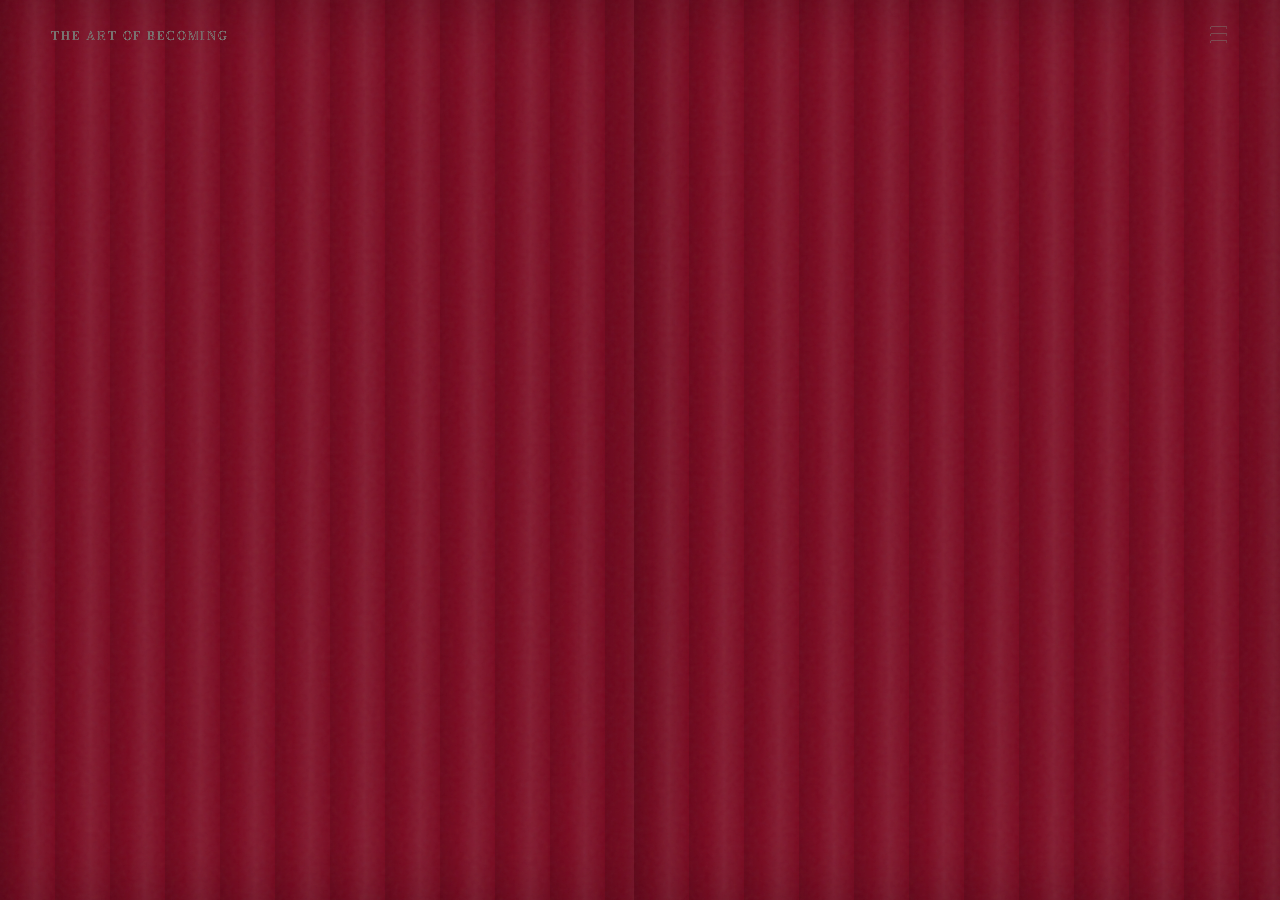
==== commit f7419a4d: "Update Index.html" ====
--- a/Index.html
+++ b/Index.html
@@ -18,6 +18,8 @@
 
     <link rel="stylesheet" href="style.css">
 </head>
+</div>
+<body>
 <!-- INTRODUCTION : RIDEAU -->
 <div id="curtain">
 
@@ -40,10 +42,6 @@
             AN ENDLESS PURSUIT OF PERFECTION
         </p>
     </div>
-
-</div>
-<body>
-
     <div class="grain"></div>
 
     <!-- NAVIGATION -->
@@ -462,16 +460,20 @@
 
     </script>
 <script>
-const curtain = document.getElementById("curtain");
-const actionButton = document.getElementById("actionButton");
-
-actionButton.addEventListener("click", function() {
-
-    curtain.classList.add("open");
-
-    setTimeout(function() {
-        curtain.classList.add("finished");
-    }, 2100);
+document.addEventListener("DOMContentLoaded", function() {
+
+    const curtain = document.getElementById("curtain");
+    const actionButton = document.getElementById("actionButton");
+
+    actionButton.addEventListener("click", function() {
+
+        curtain.classList.add("open");
+
+        setTimeout(function() {
+            curtain.remove();
+        }, 2200);
+
+    });
 
 });
 </script>
--- a/style.css
+++ b/style.css
@@ -1124,7 +1124,7 @@
     position: fixed;
     inset: 0;
     z-index: 9999;
-    background: #A51F32;
+    background: #7A0920;
     display: flex;
     justify-content: center;
     align-items: center;
@@ -1138,7 +1138,7 @@
     top: 0;
     width: 50.5%;
     height: 100%;
-    background-color: #A51F32;
+    background-color: #7A0920;
     z-index: 1;
 
     background-image:
--- a/style.css
+++ b/style.css
@@ -1124,7 +1124,7 @@
     position: fixed;
     inset: 0;
     z-index: 9999;
-    background: #A51F32;
+    background: #7A0920;
     display: flex;
     justify-content: center;
     align-items: center;
@@ -1138,7 +1138,7 @@
     top: 0;
     width: 50.5%;
     height: 100%;
-    background-color: #A51F32;
+    background-color: #7A0920;
     z-index: 1;
 
     background-image:
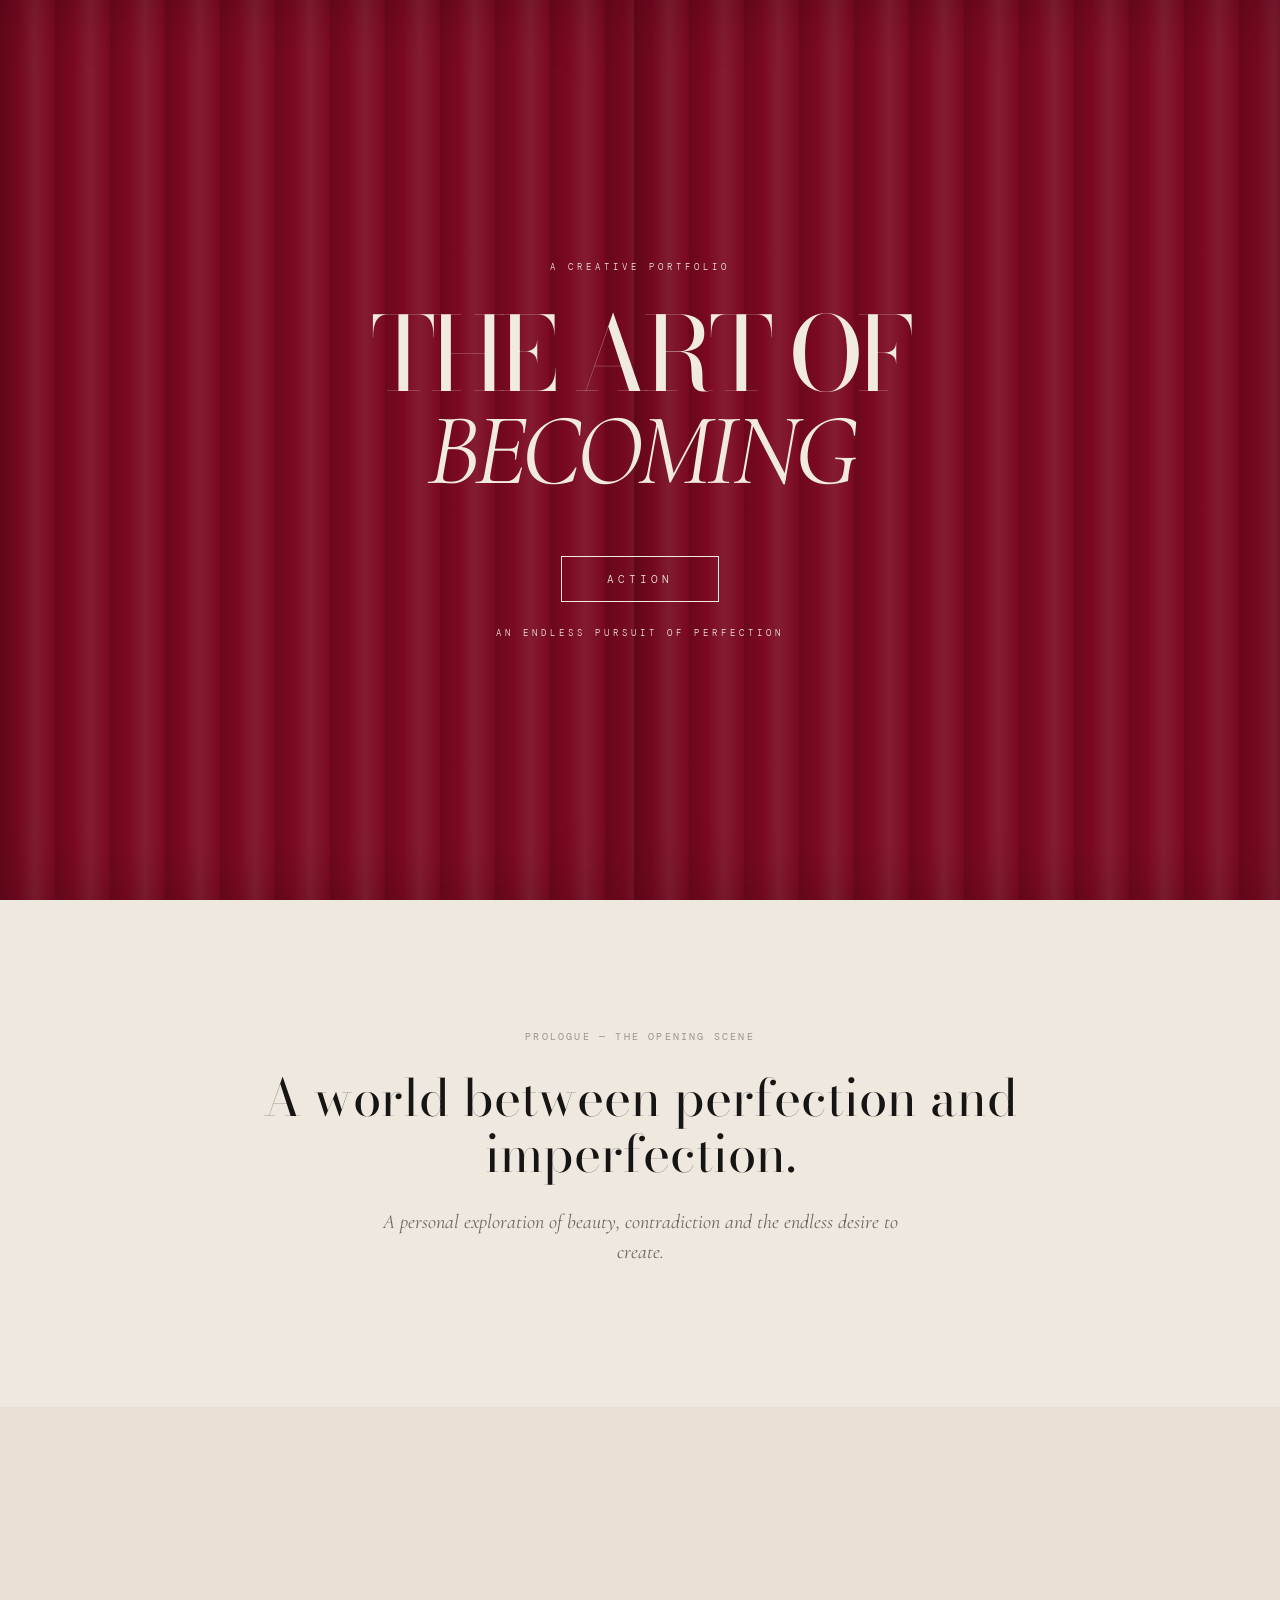
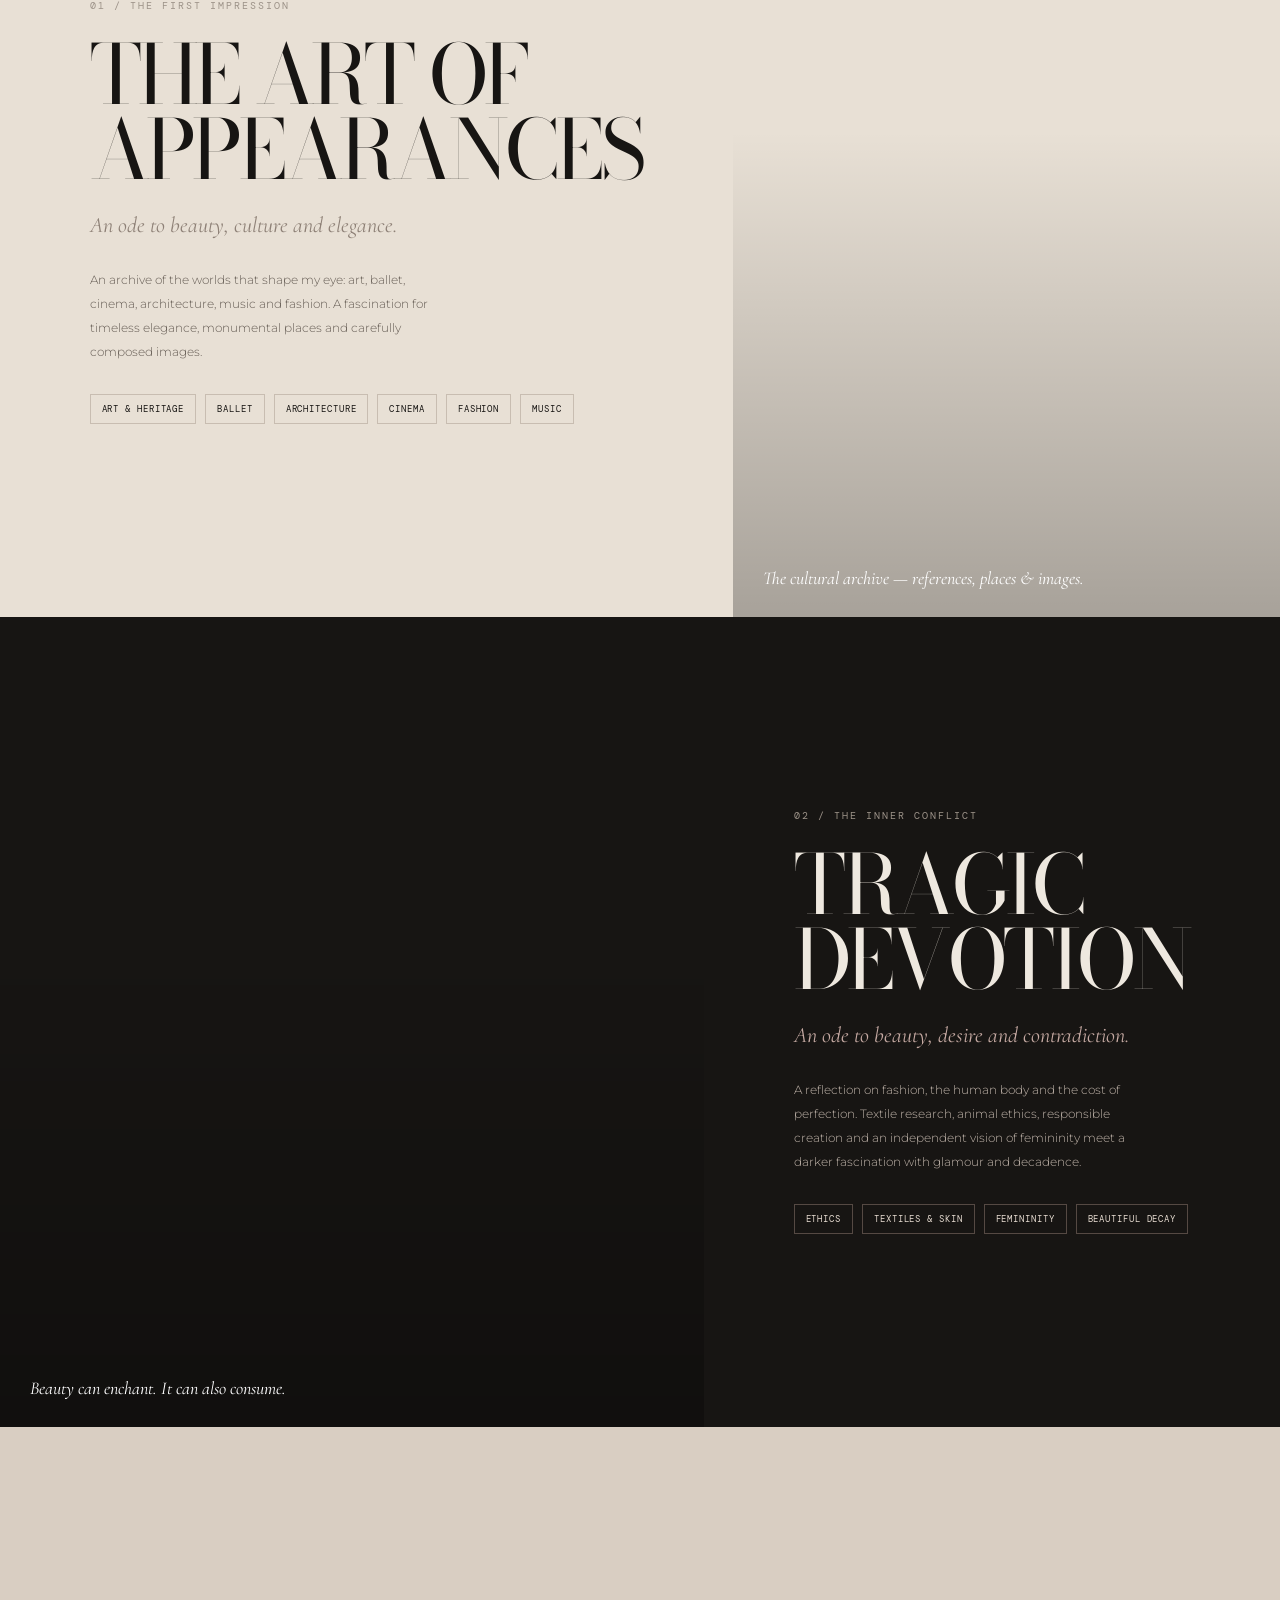
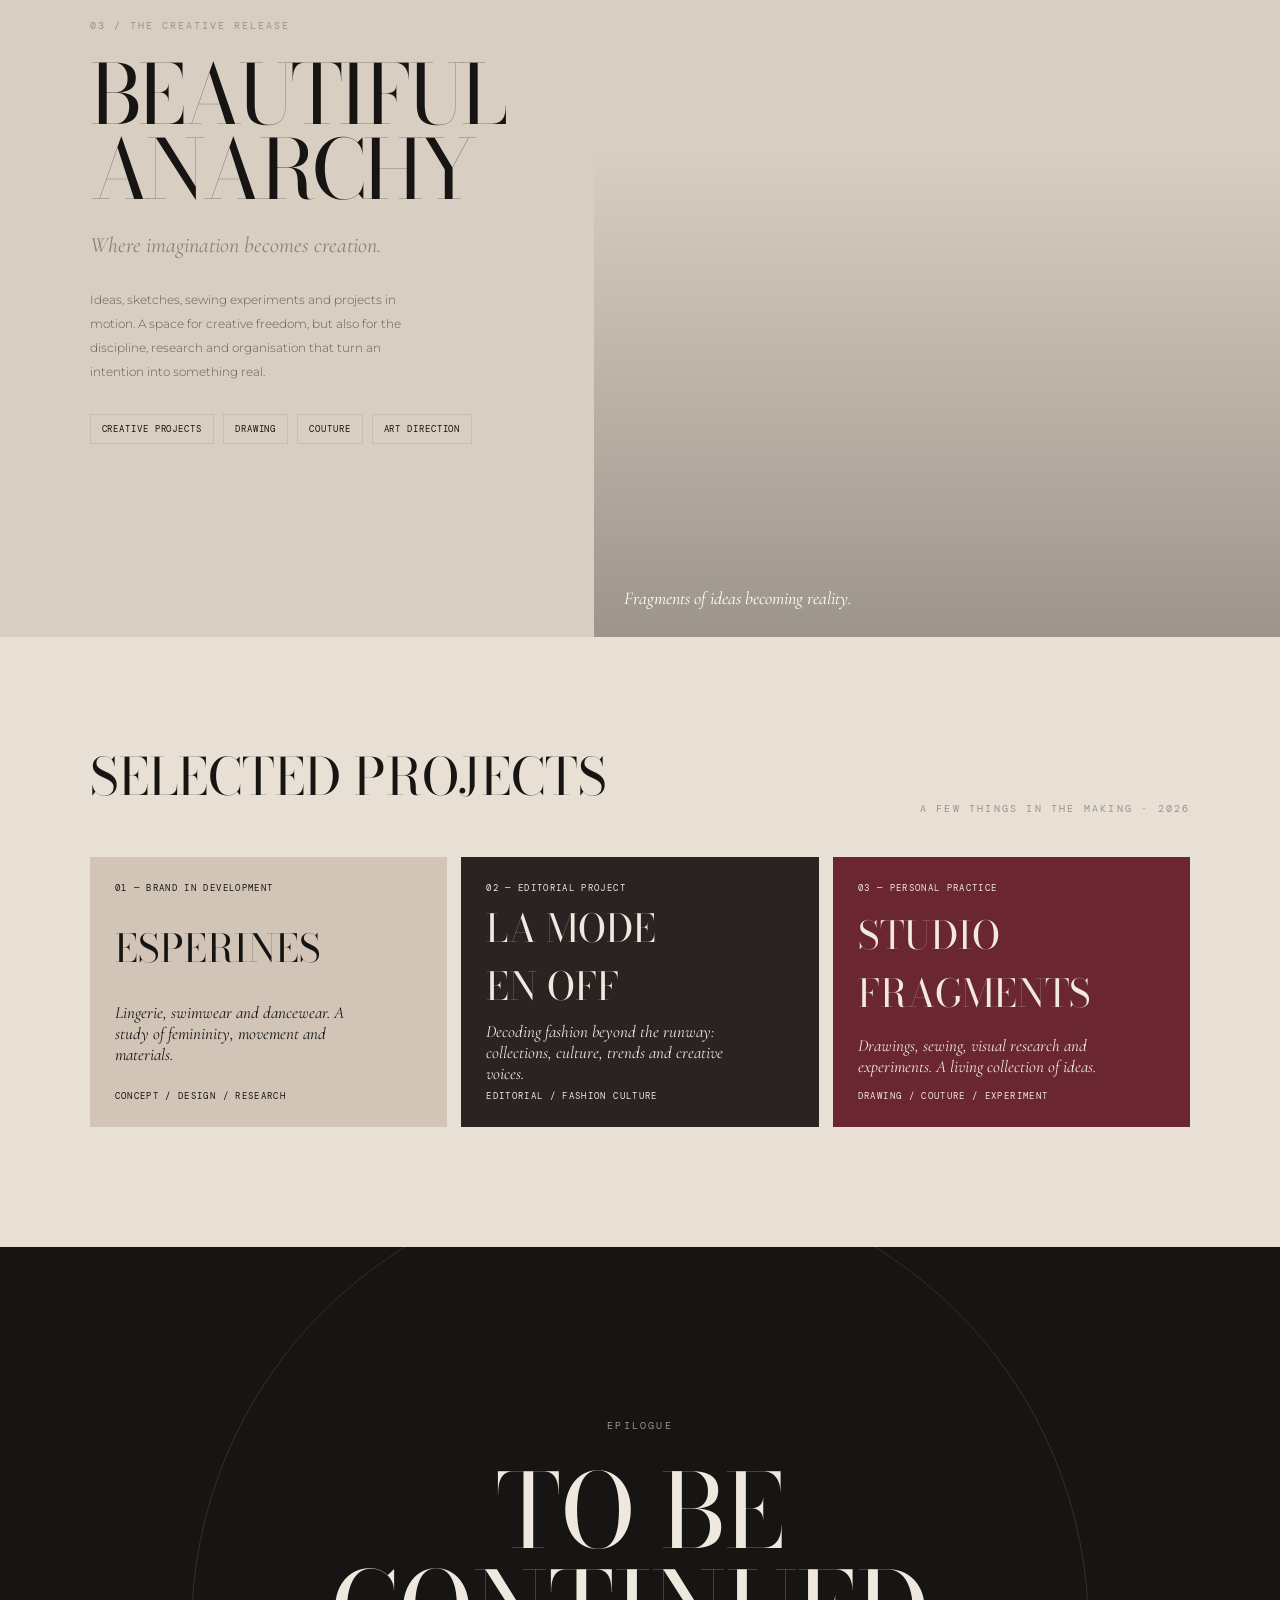
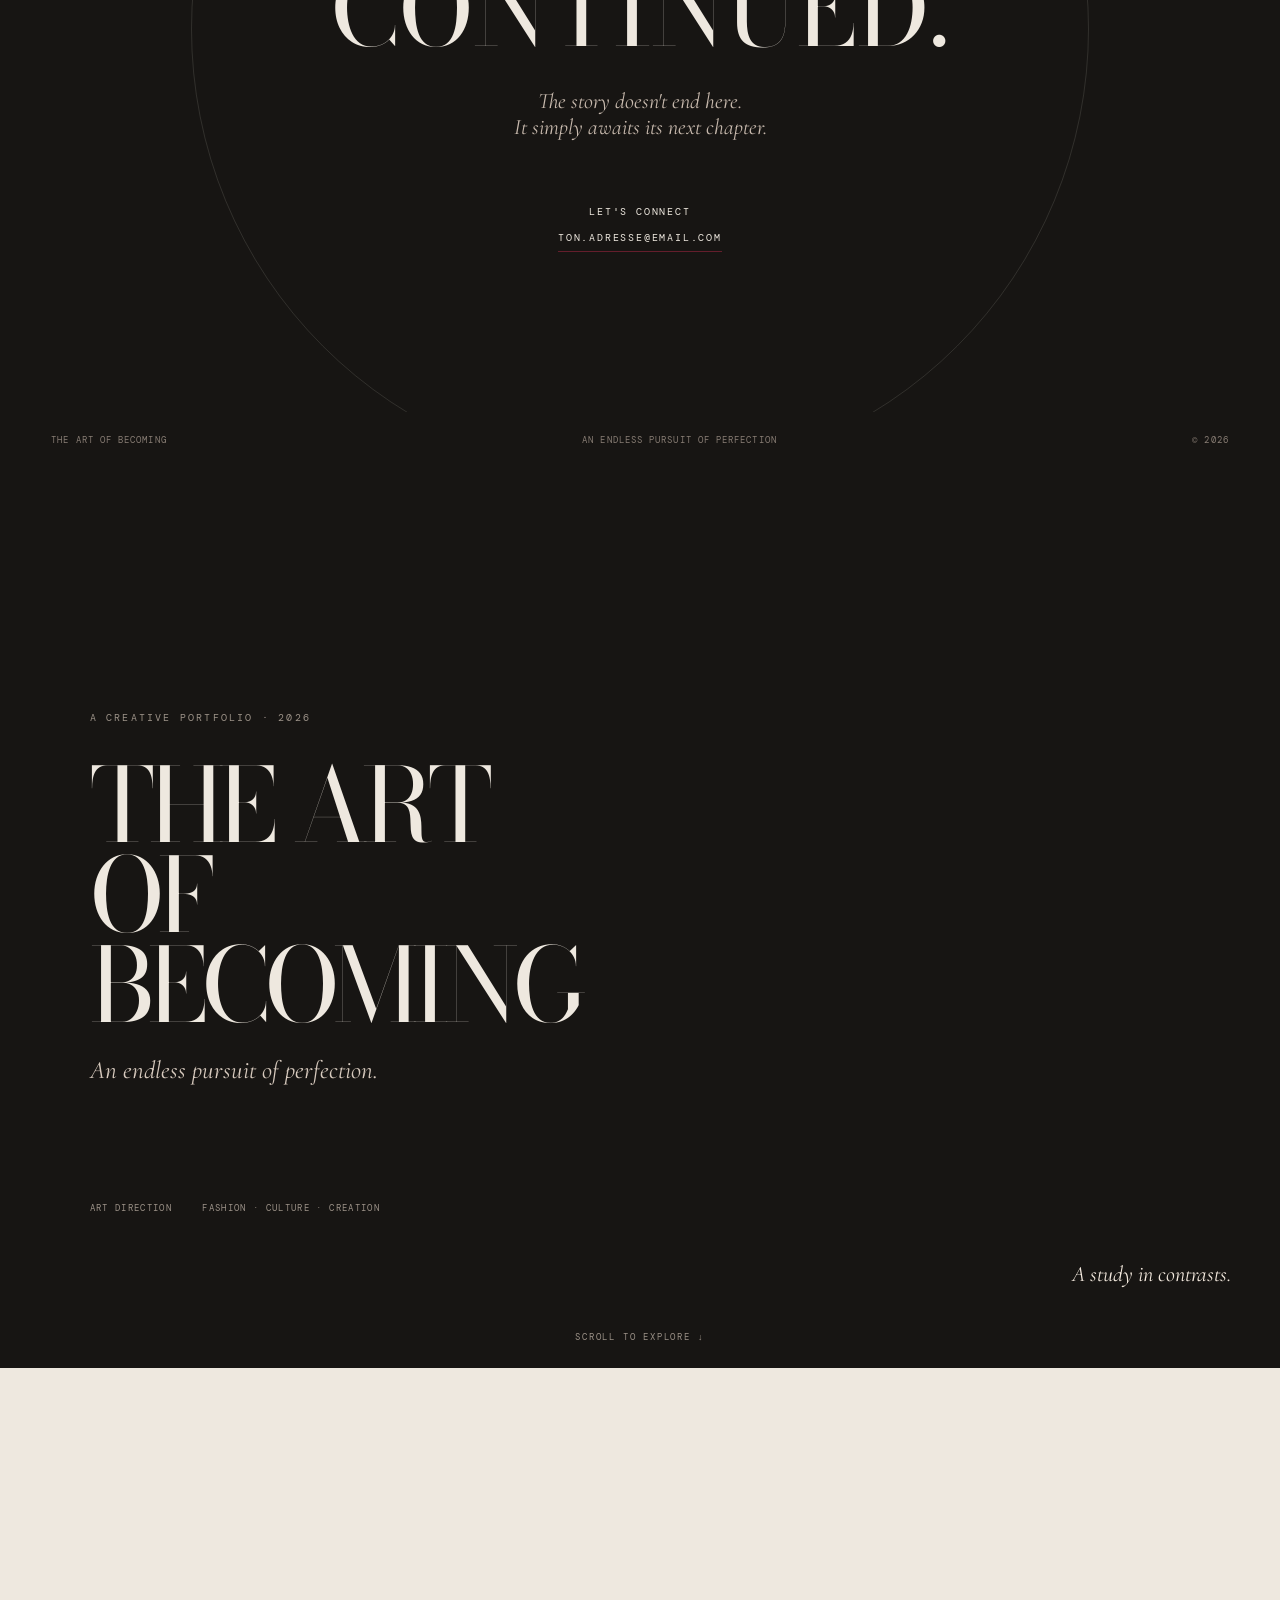
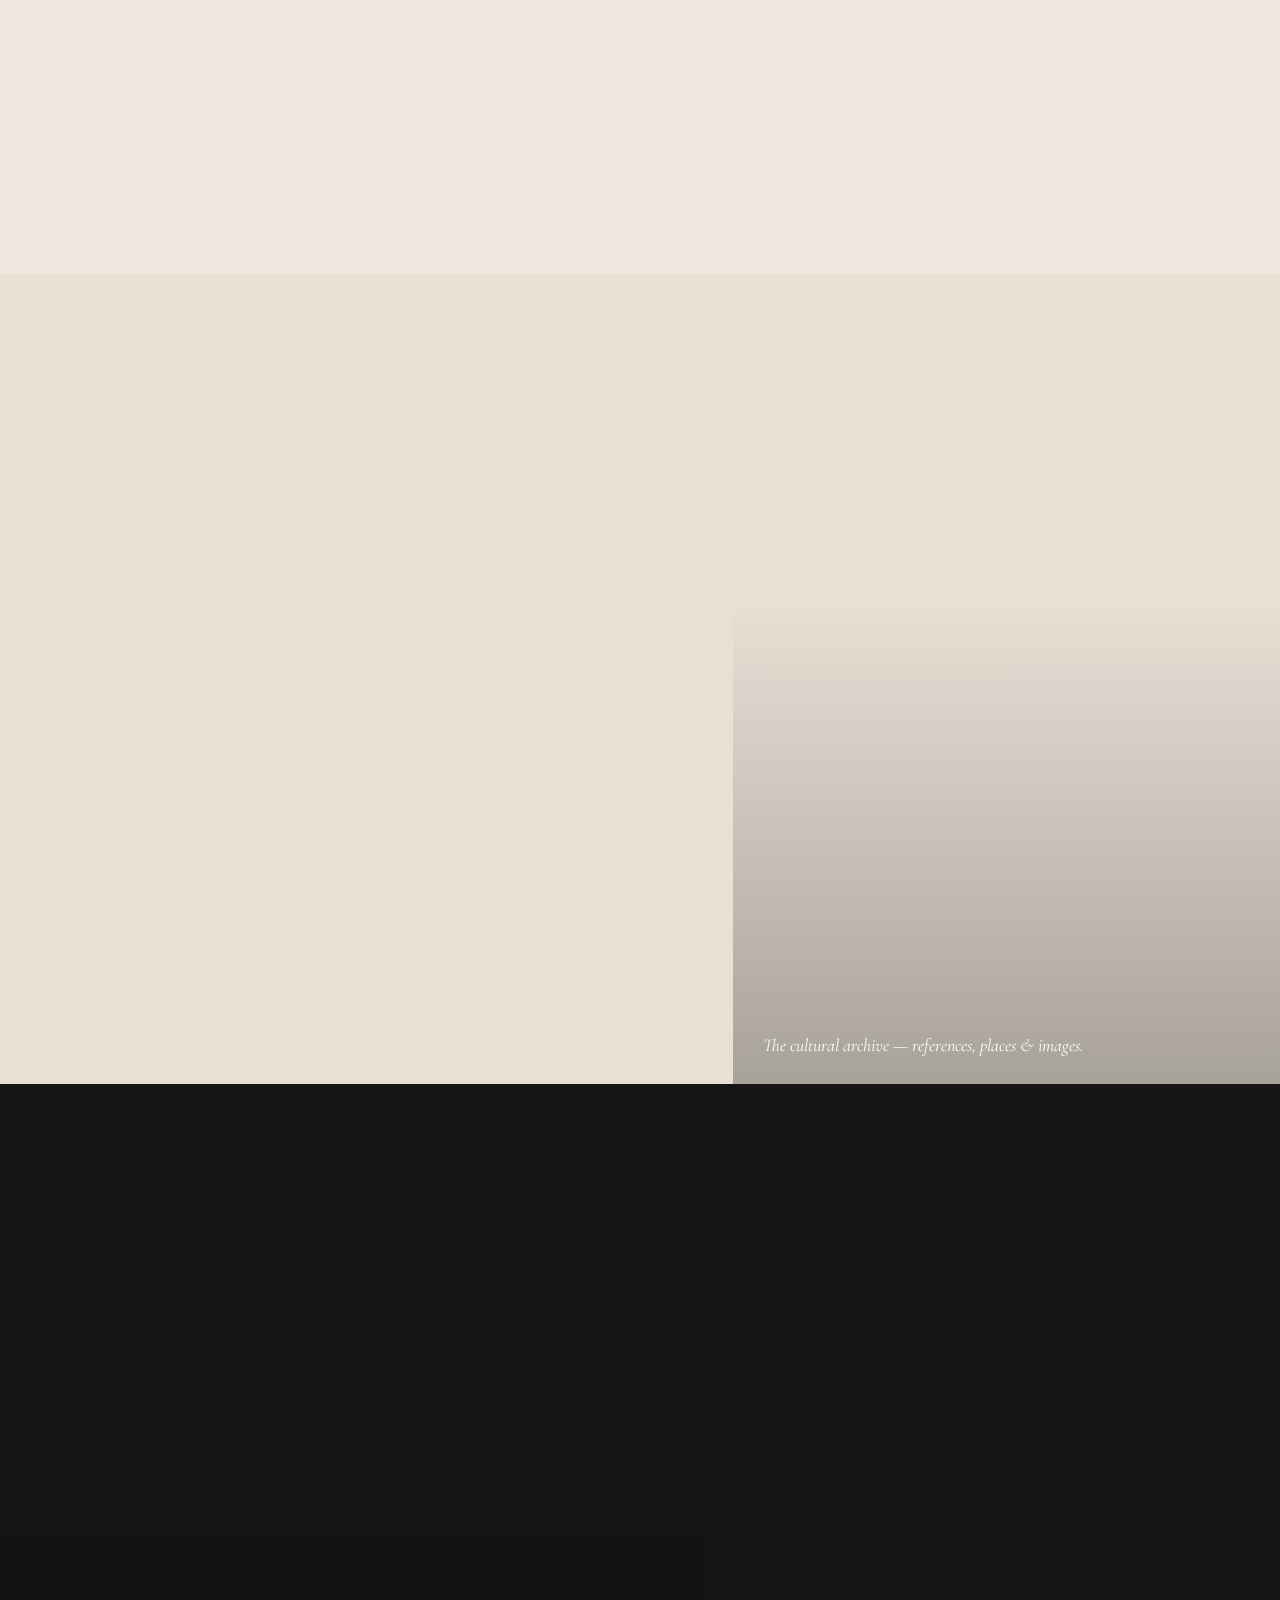
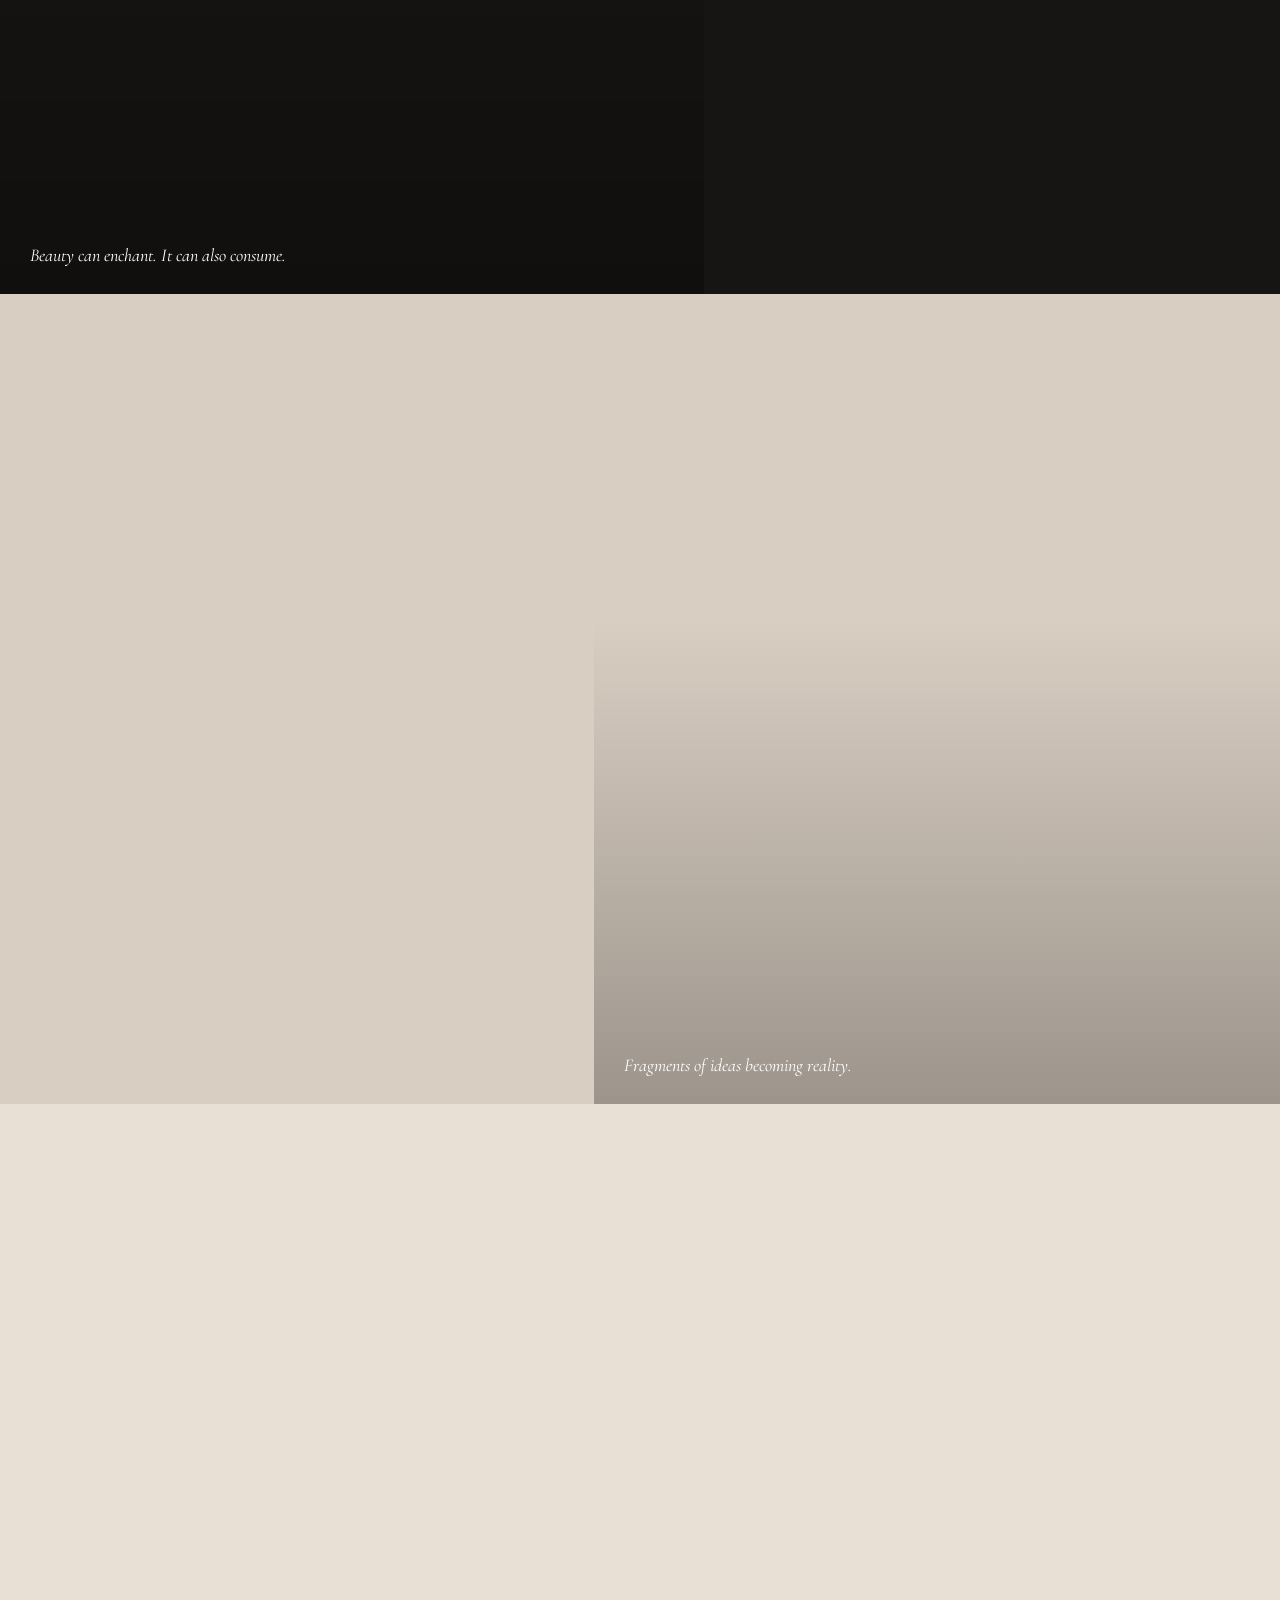
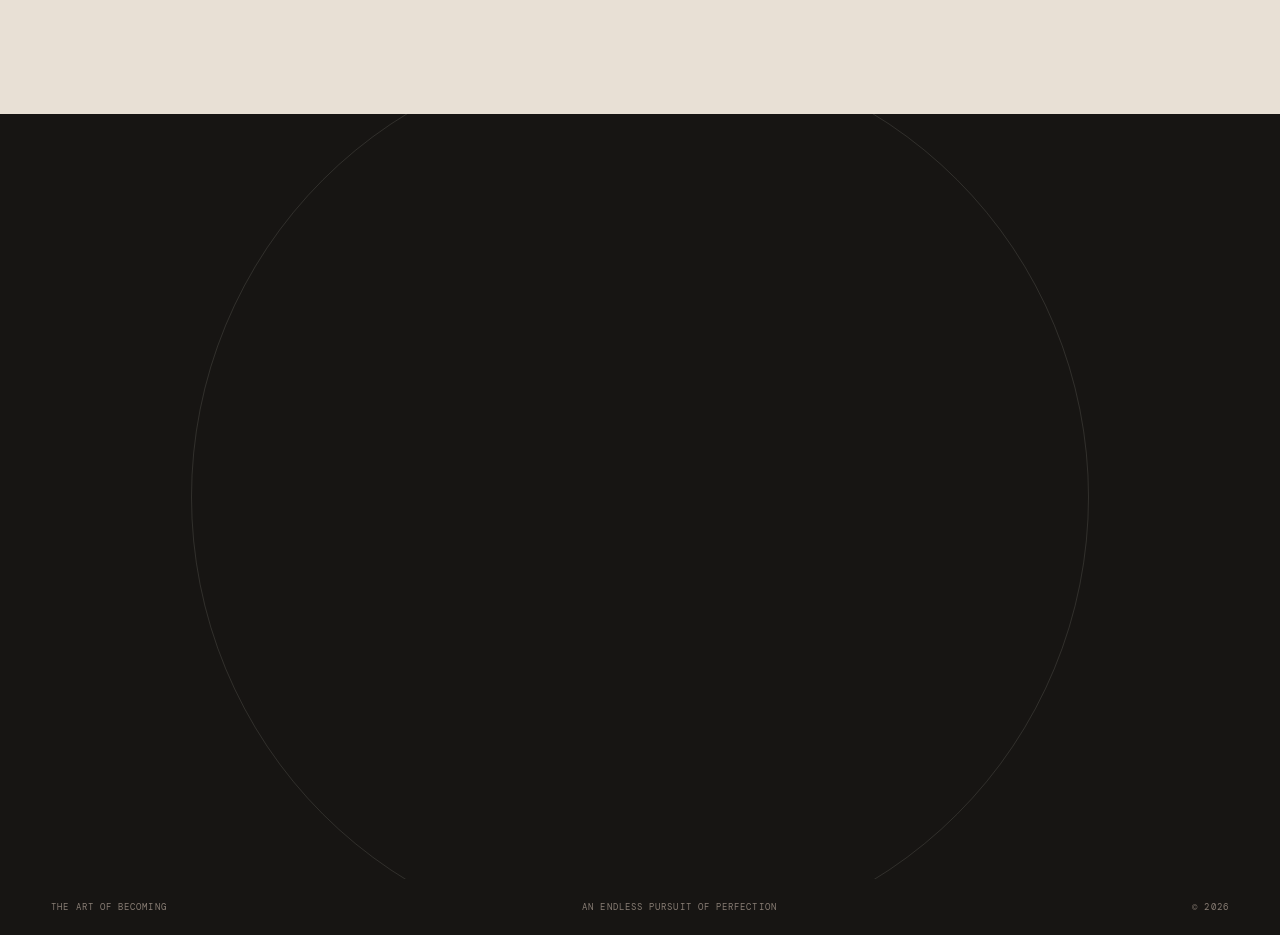
==== commit 5e2d9bcd: "Update Index.html" ====
--- a/Index.html
+++ b/Index.html
@@ -18,9 +18,7 @@
 
     <link rel="stylesheet" href="style.css">
 </head>
-</div>
-<body>
-<!-- INTRODUCTION : RIDEAU -->
+    <!-- INTRODUCTION : RIDEAU -->
 <div id="curtain">
 
     <div class="curtain-panel left"></div>
@@ -42,6 +40,9 @@
             AN ENDLESS PURSUIT OF PERFECTION
         </p>
     </div>
+</div>
+    
+<body>
     <div class="grain"></div>
 
     <!-- NAVIGATION -->
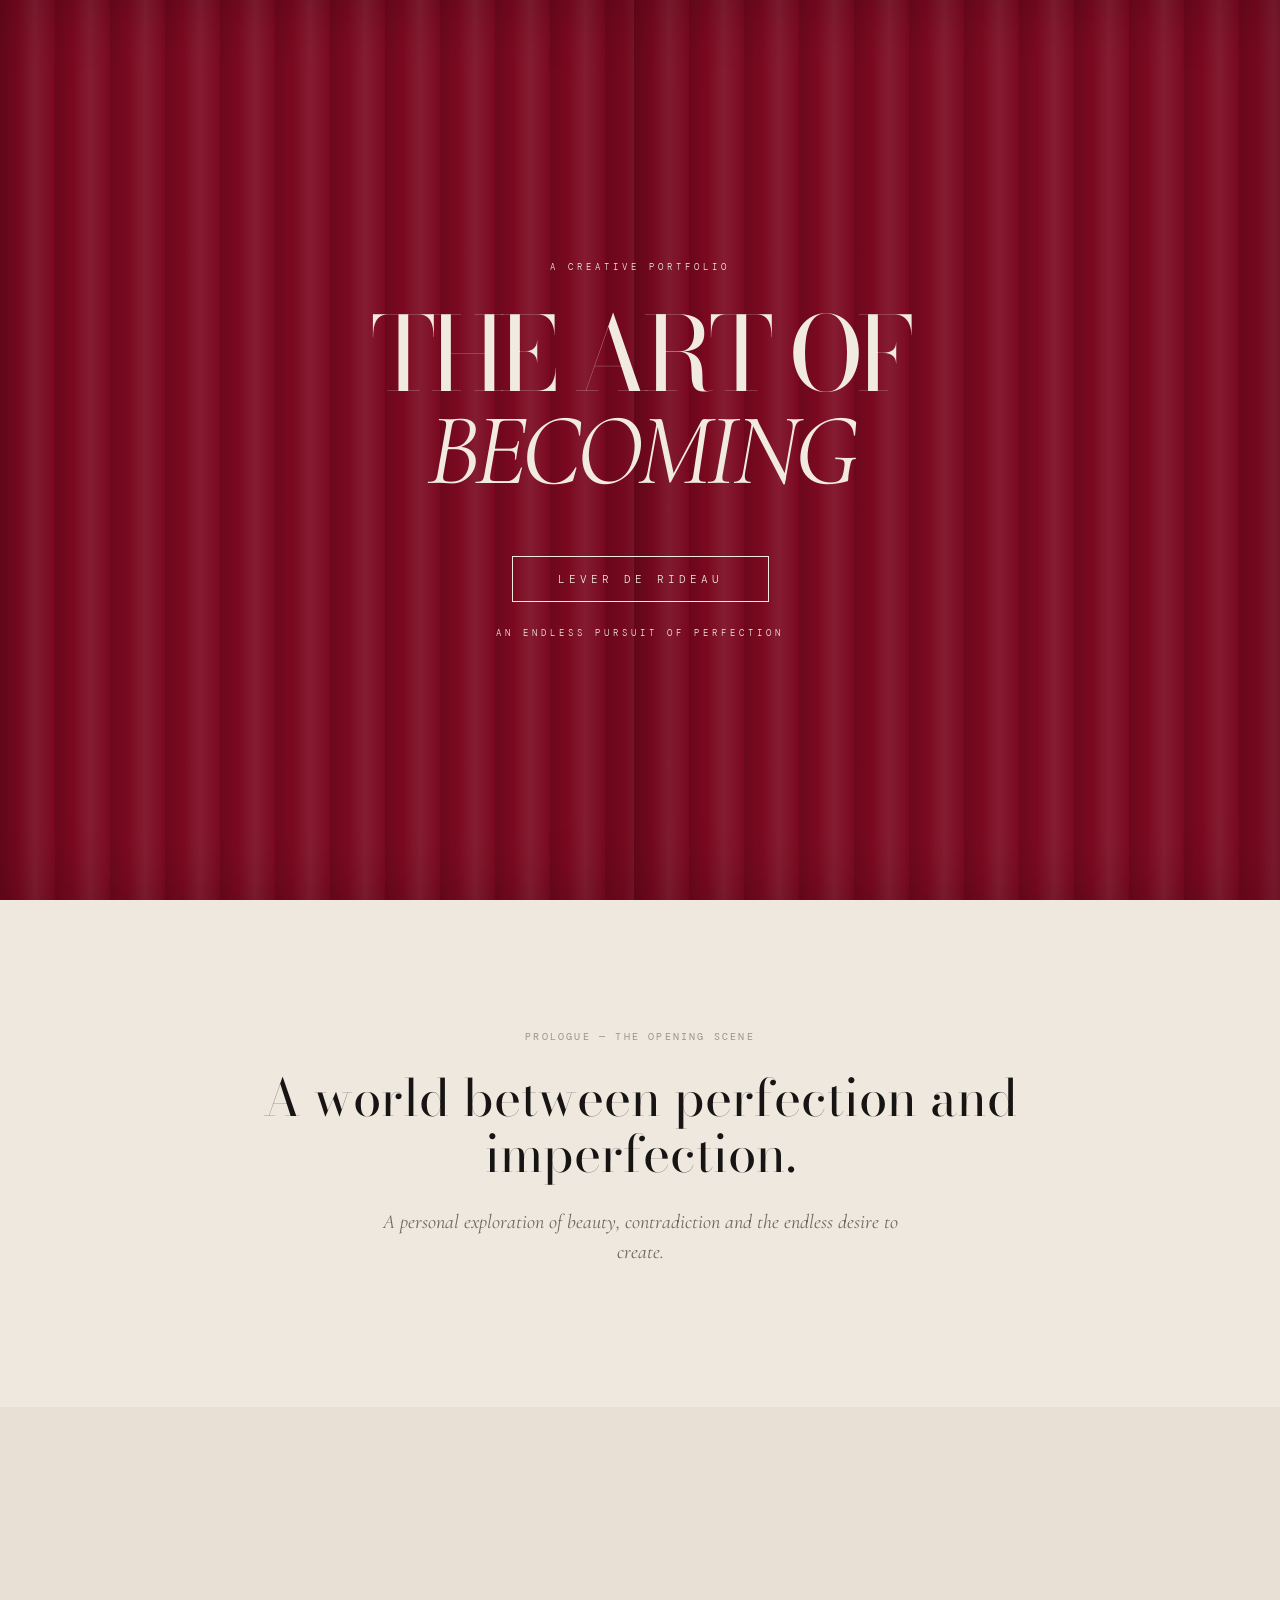
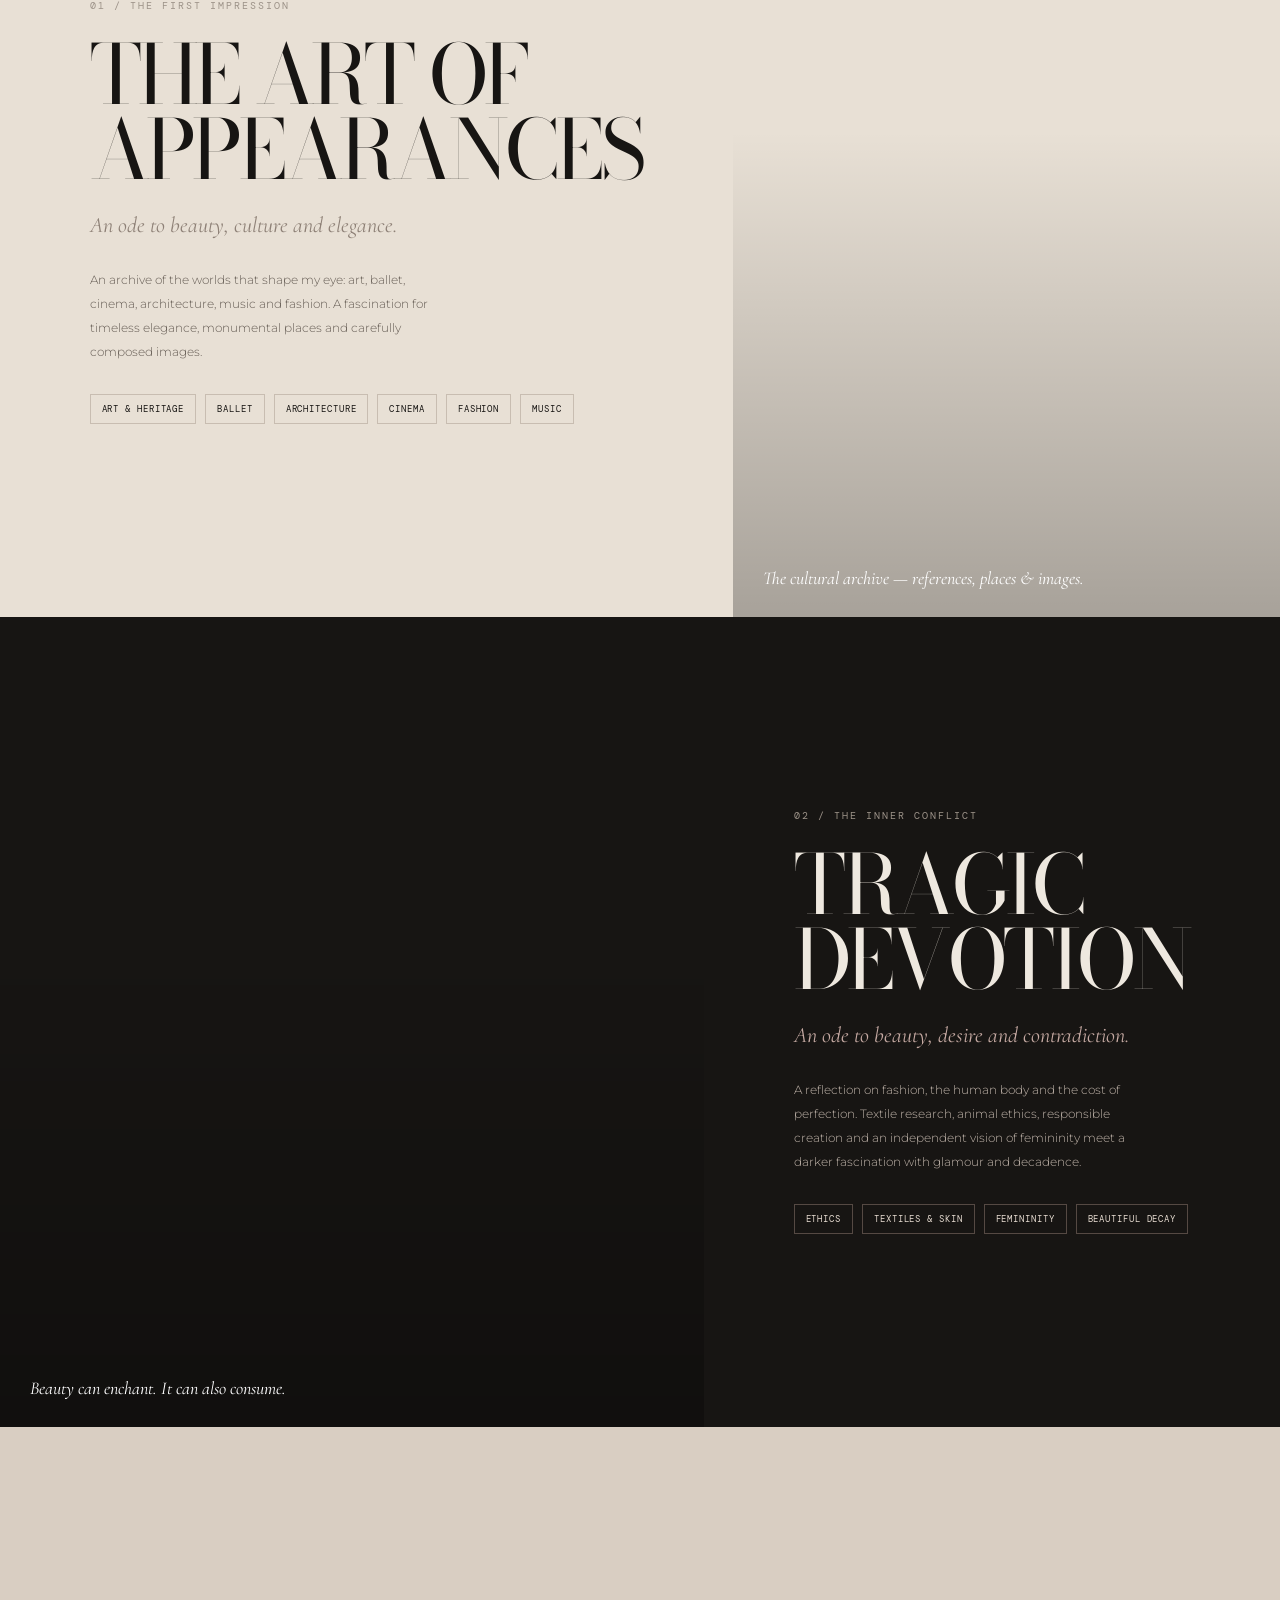
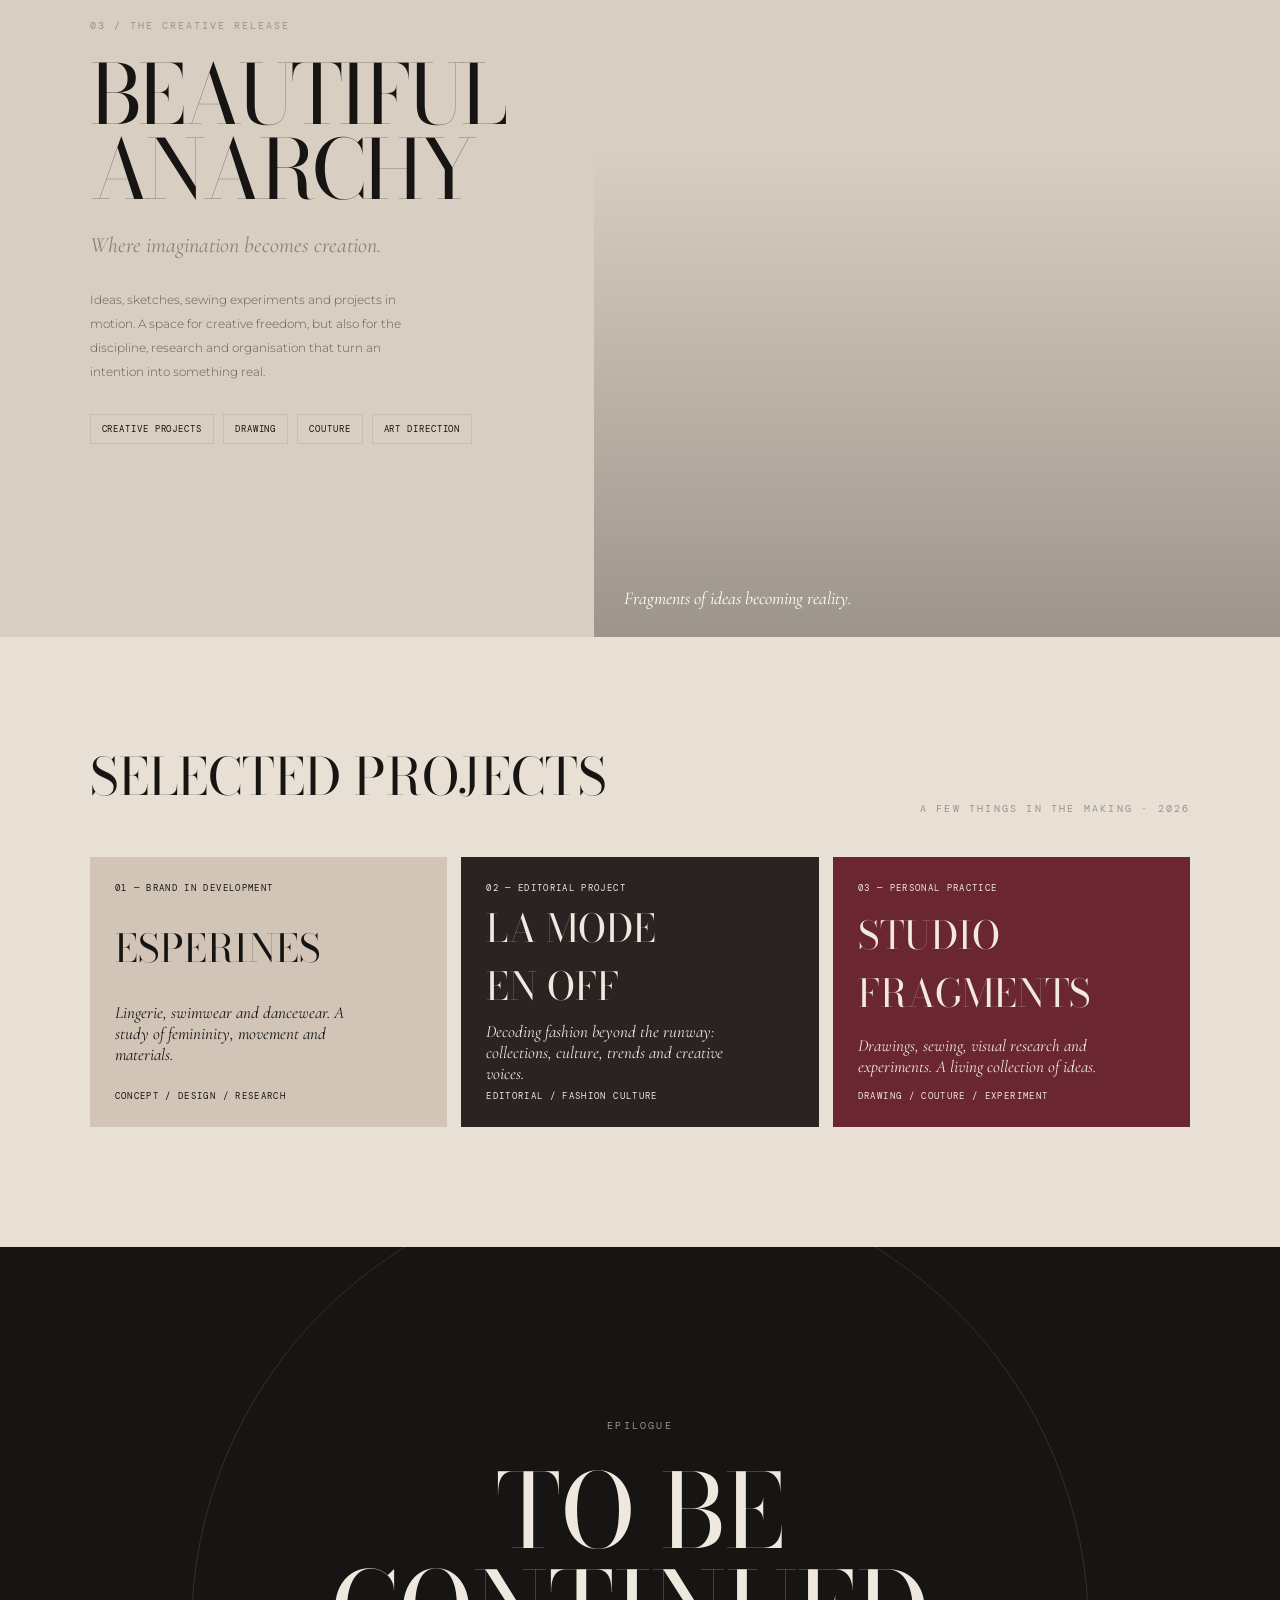
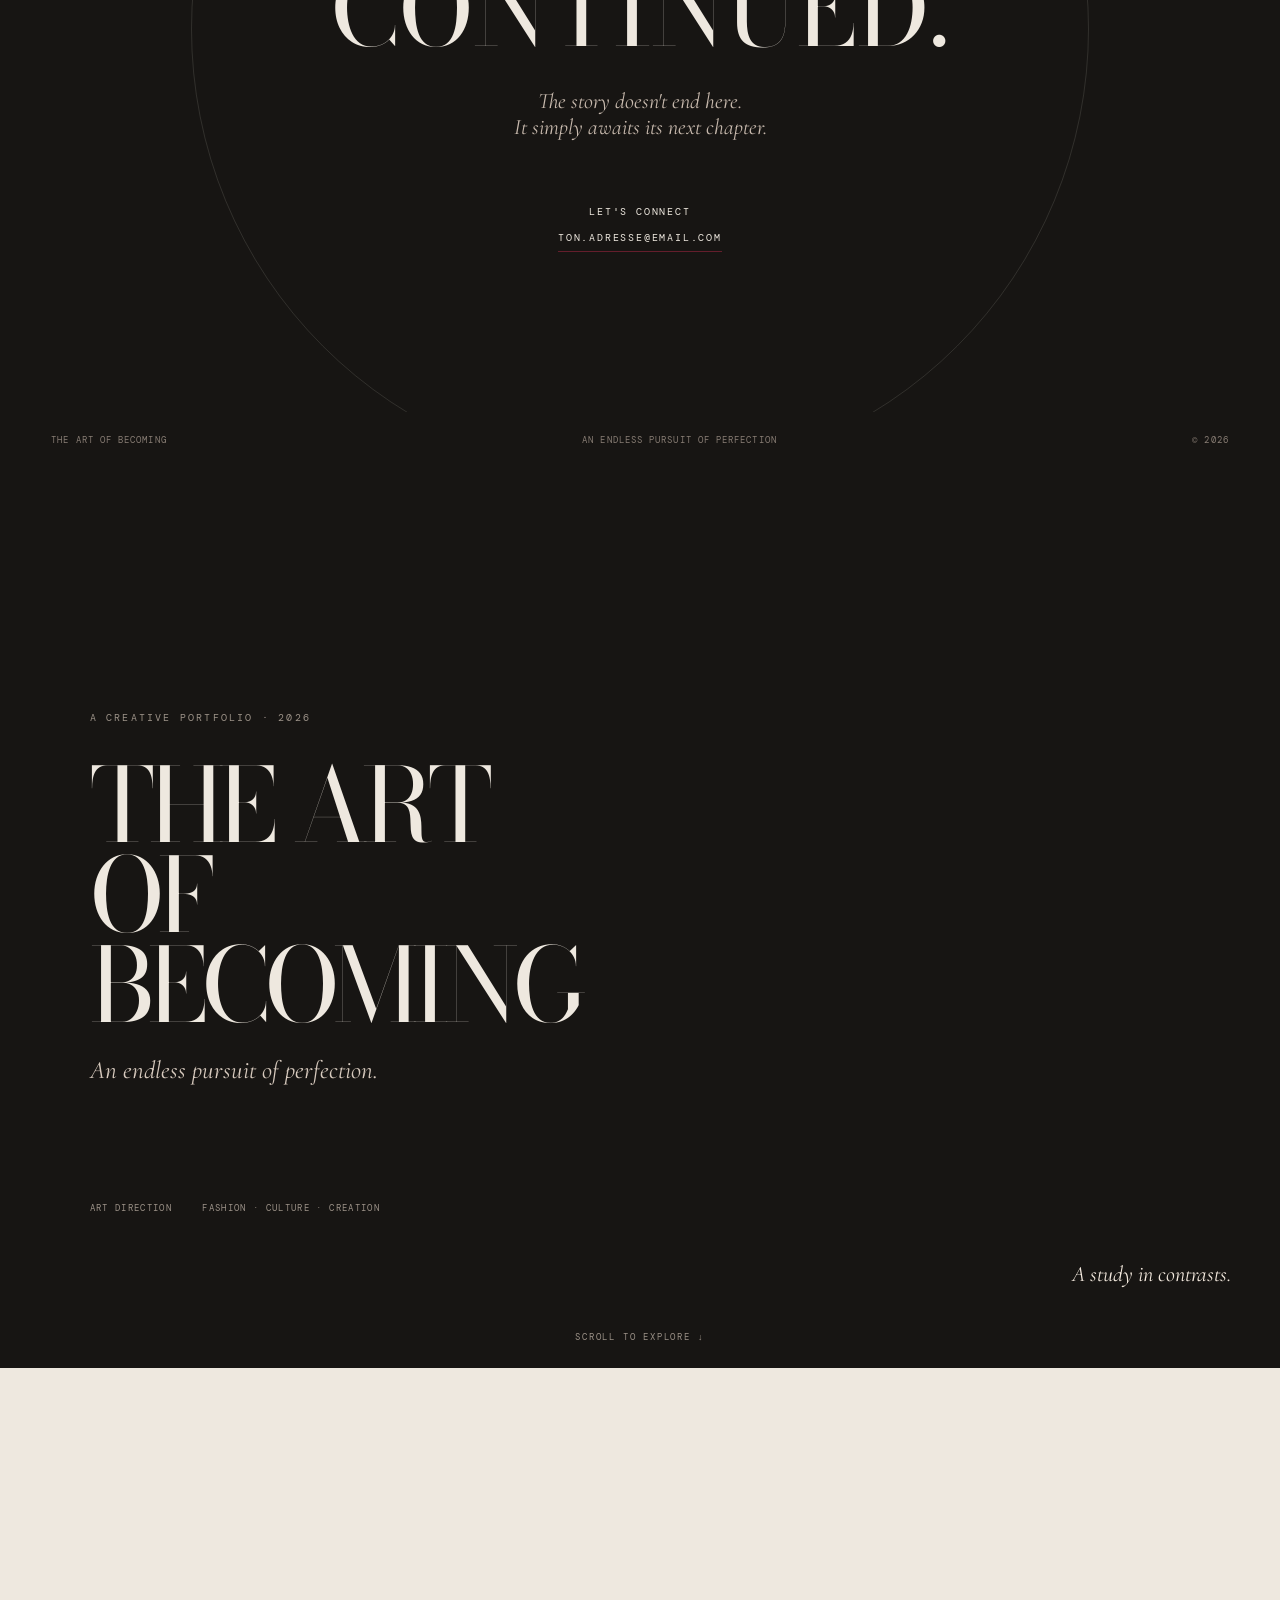
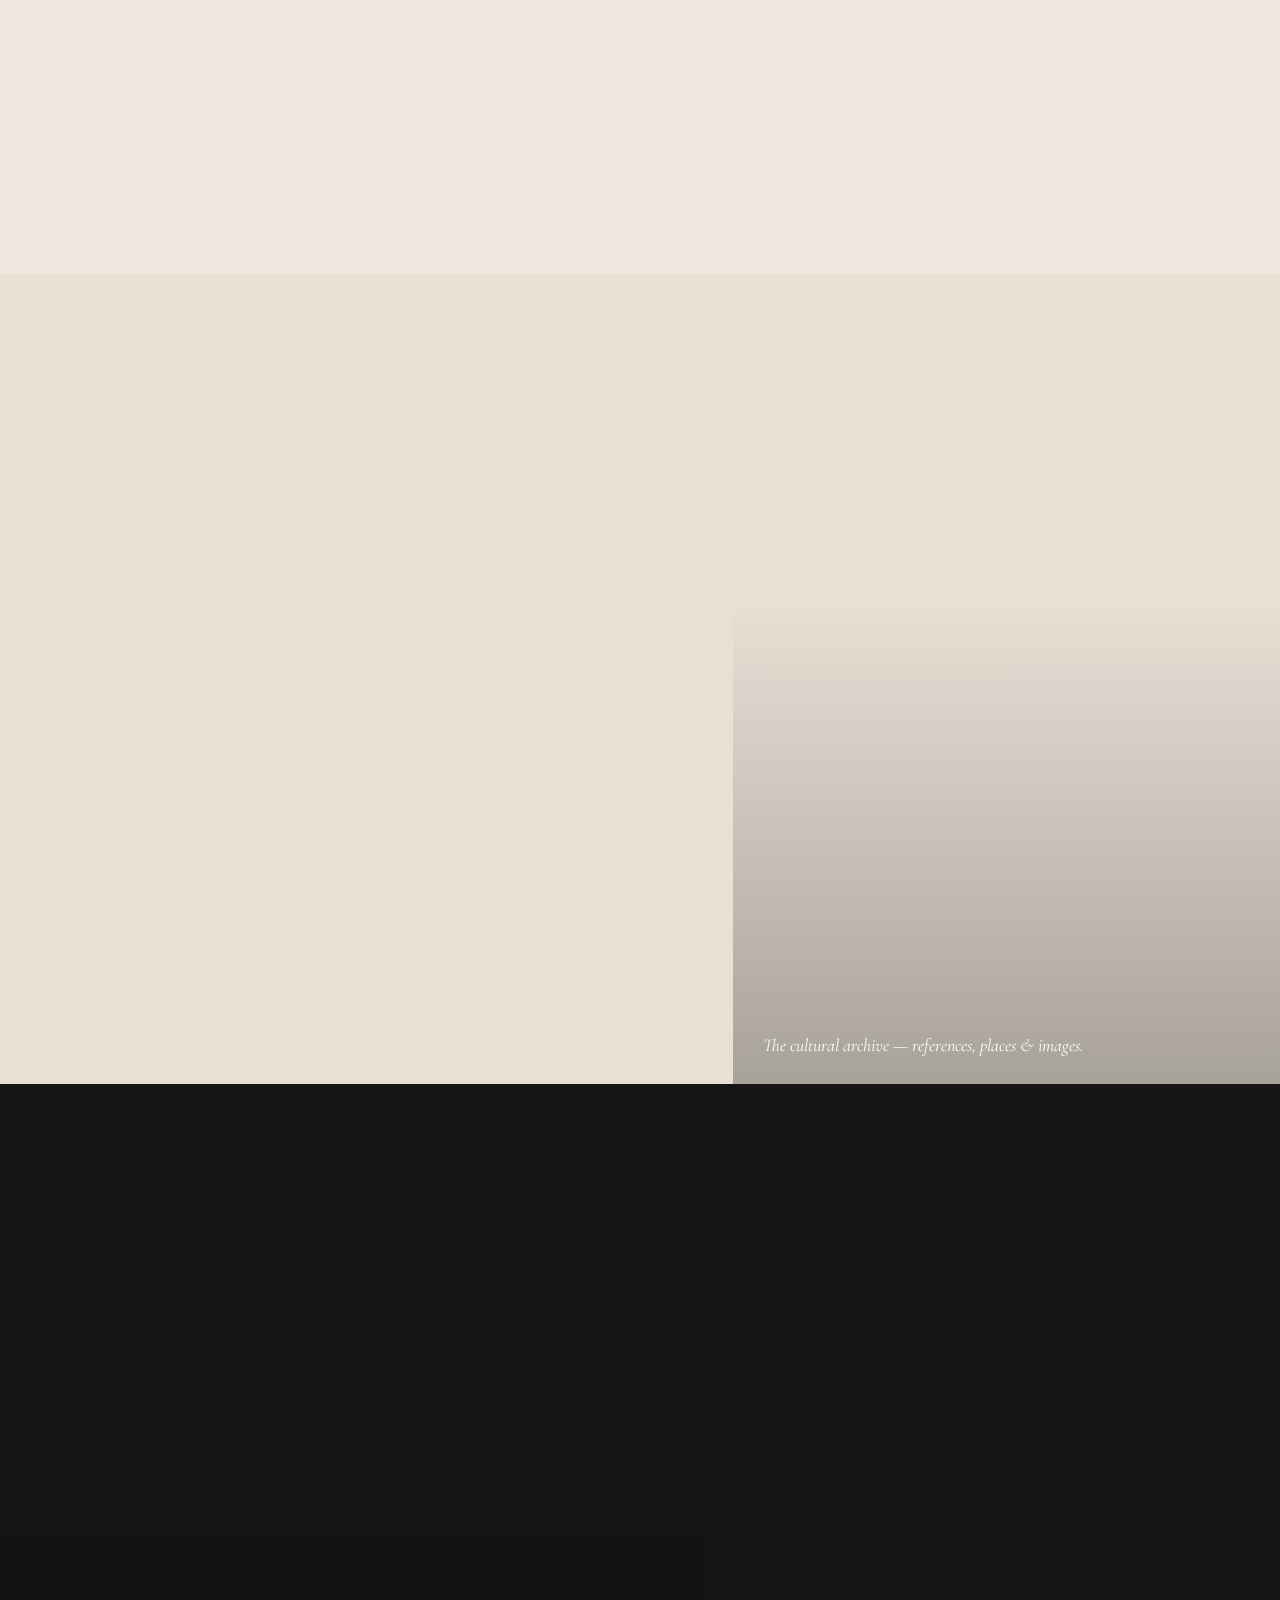
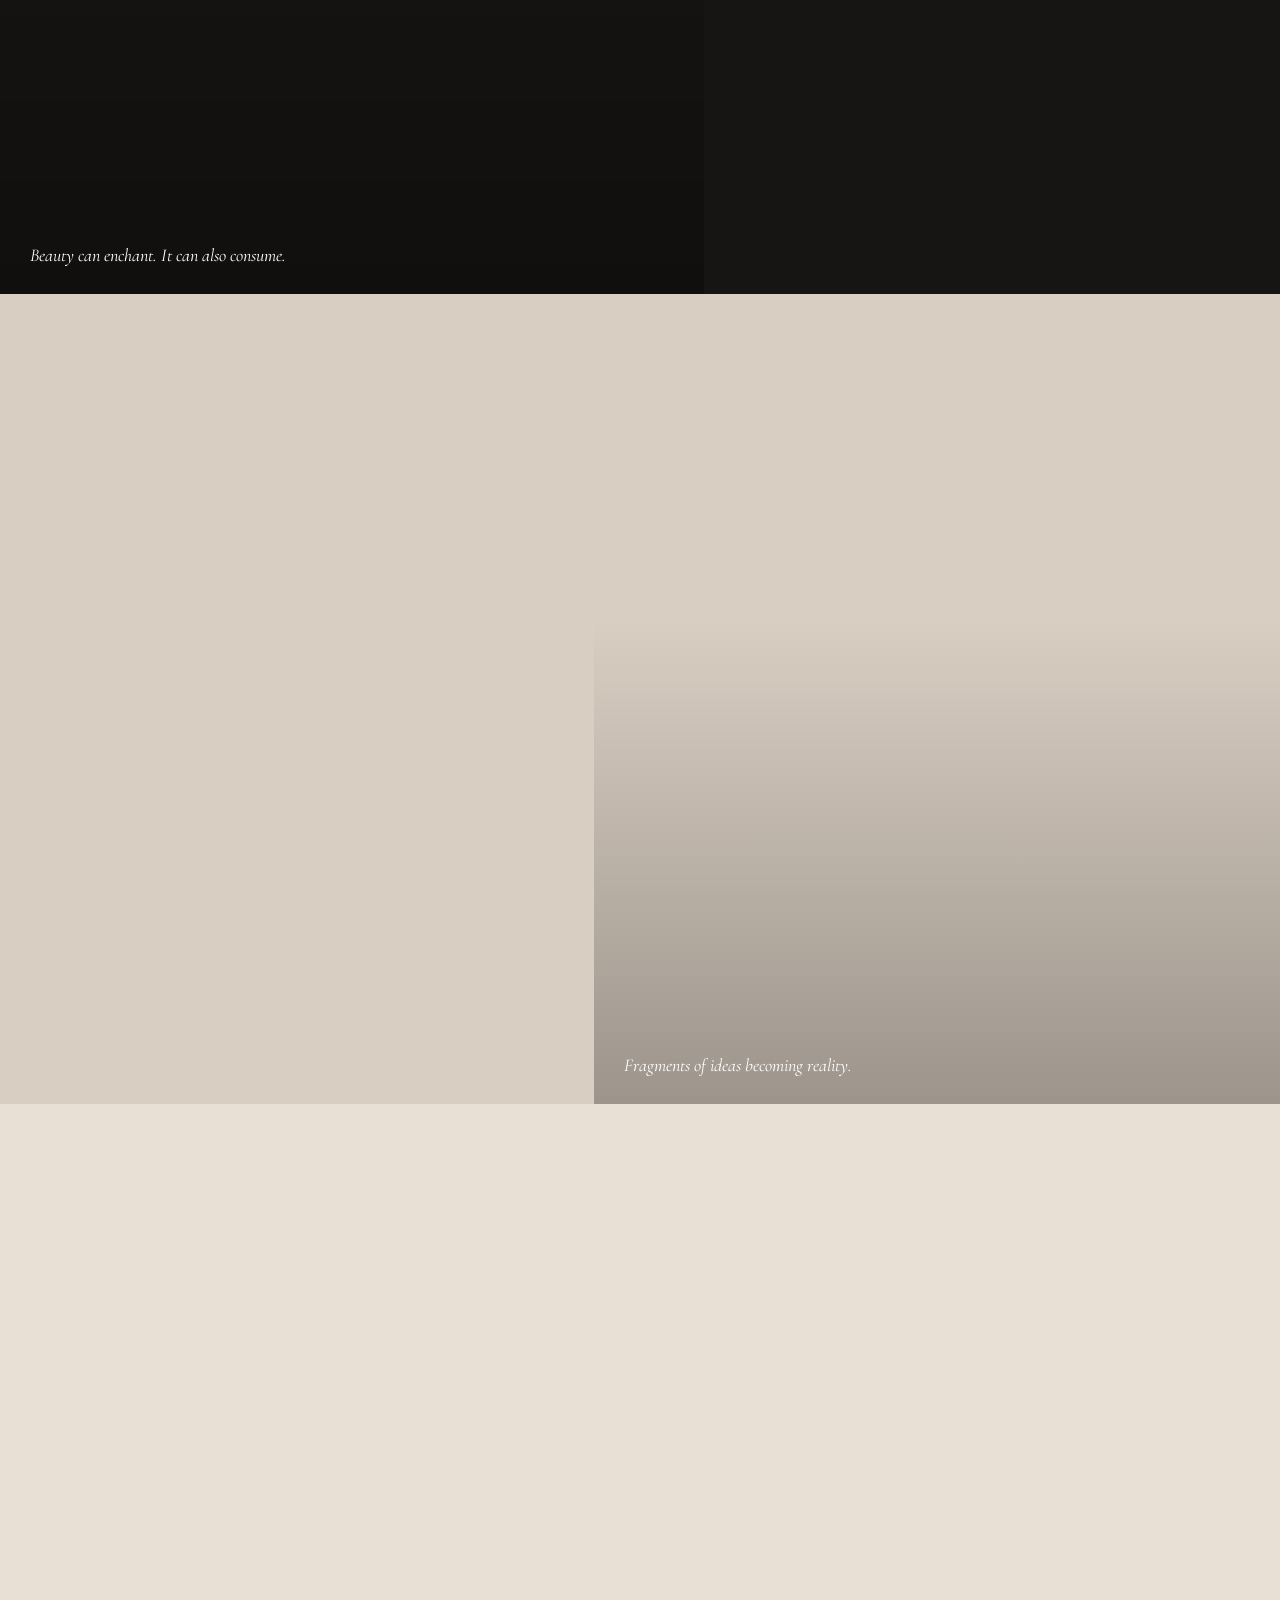
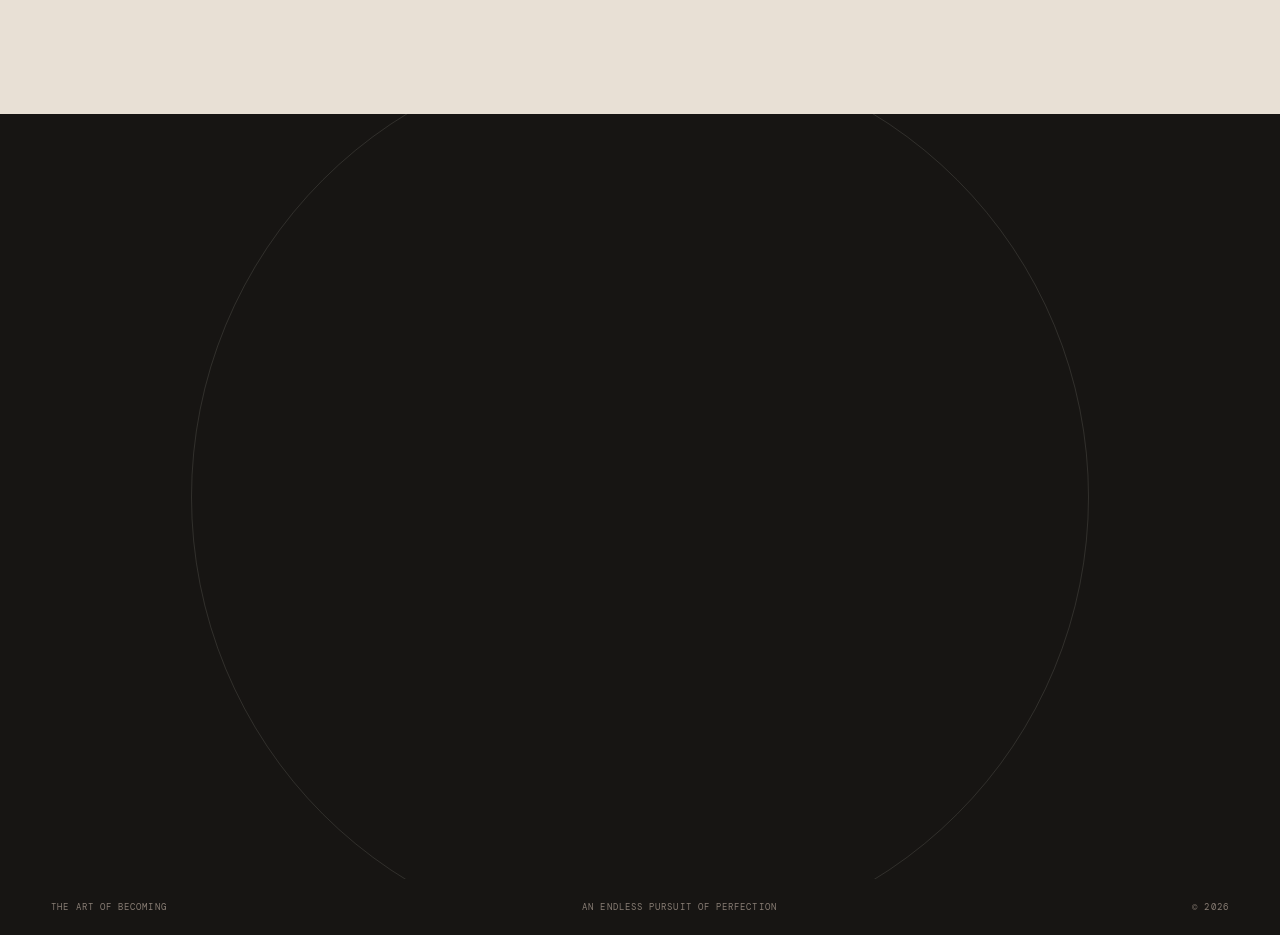
==== commit 7a8957fb: "Update Index.html" ====
--- a/Index.html
+++ b/Index.html
@@ -33,7 +33,7 @@
         </h1>
 
         <button id="actionButton">
-            ACTION
+            LEVER DE RIDEAU
         </button>
 
         <p class="curtain-footer">
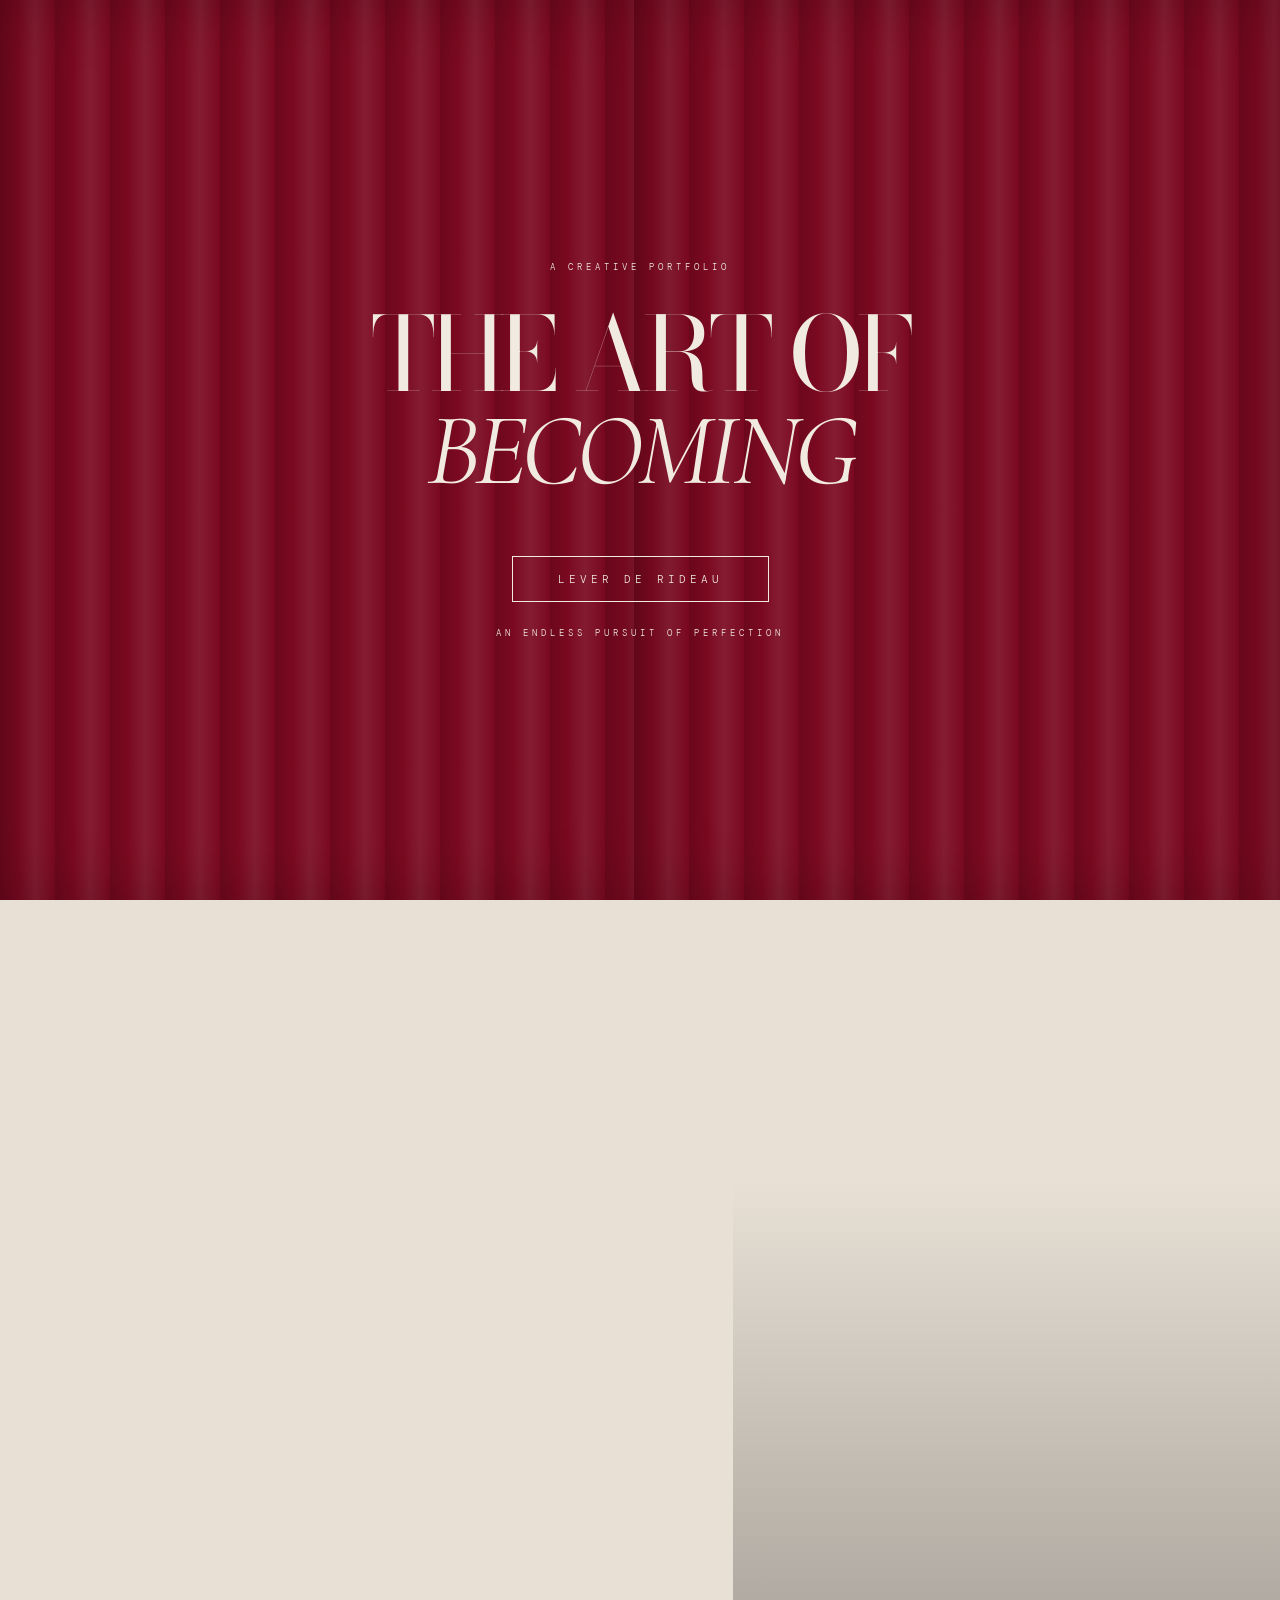
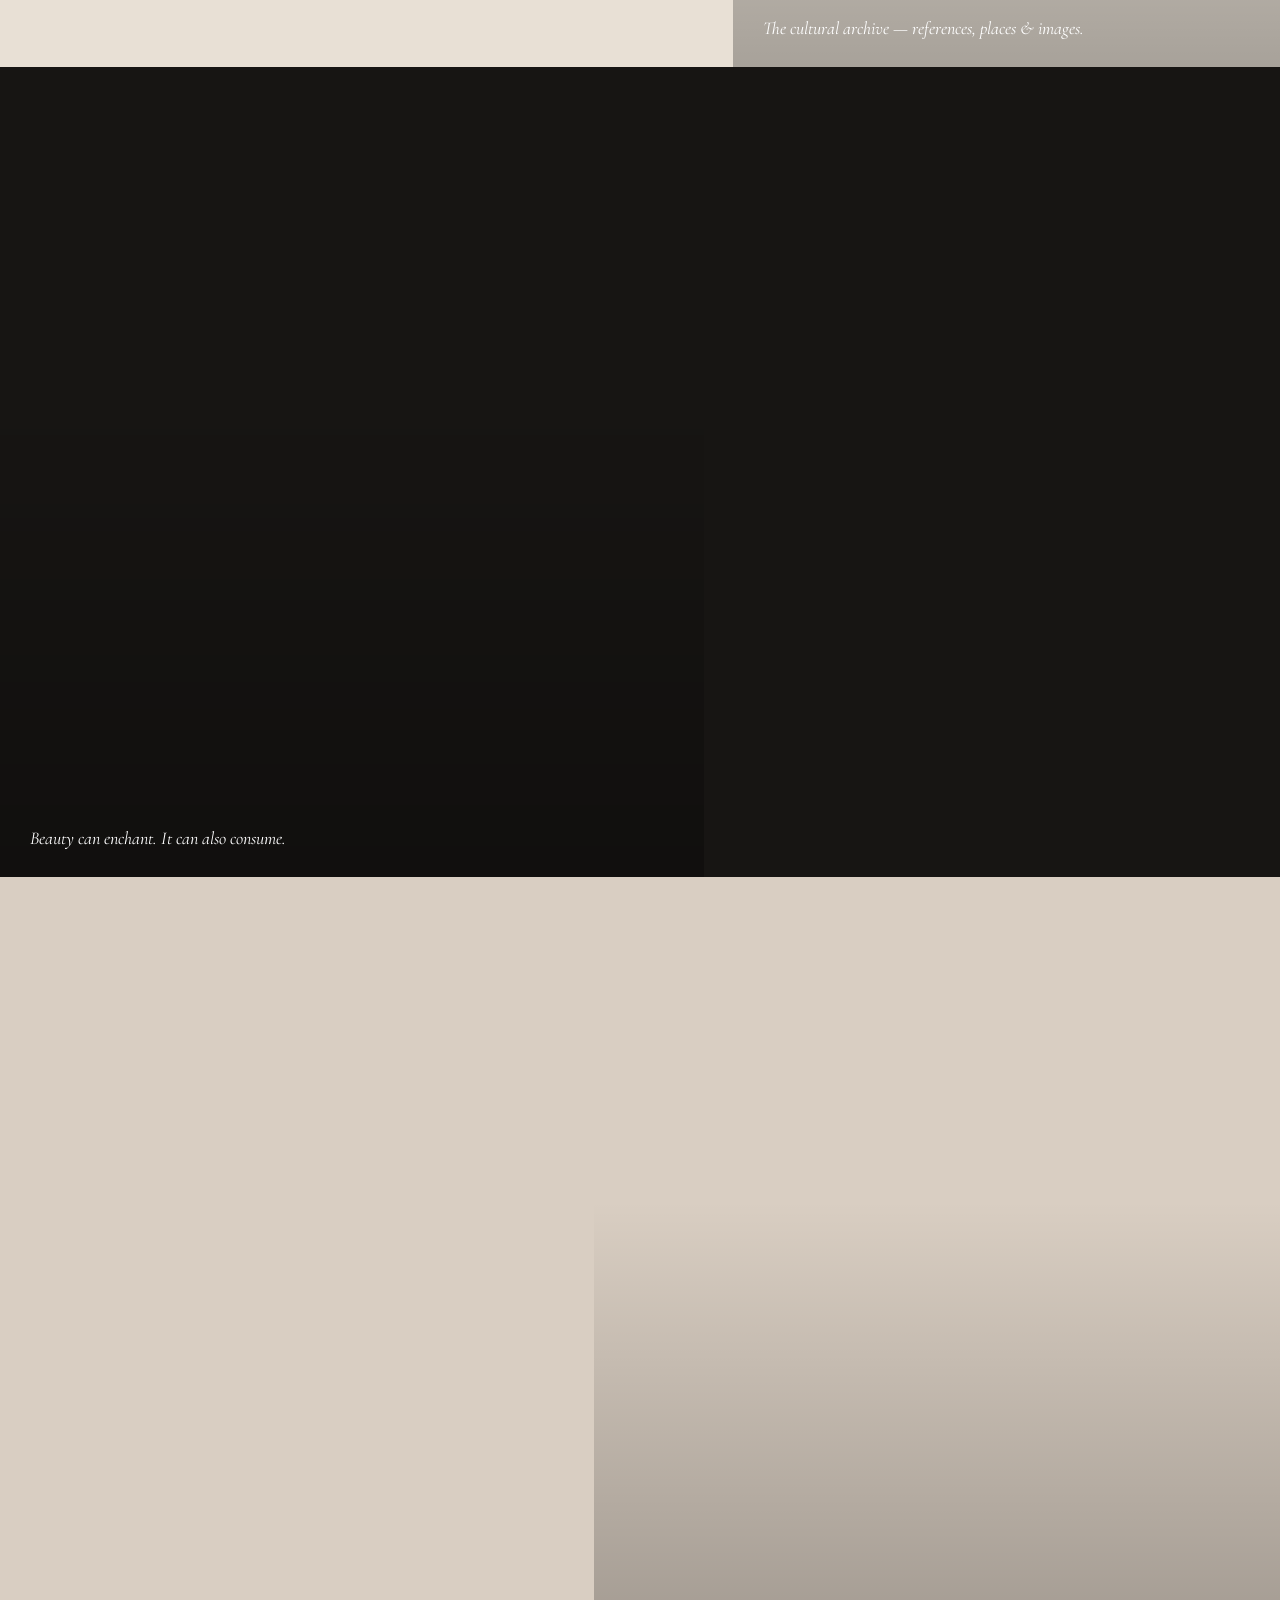
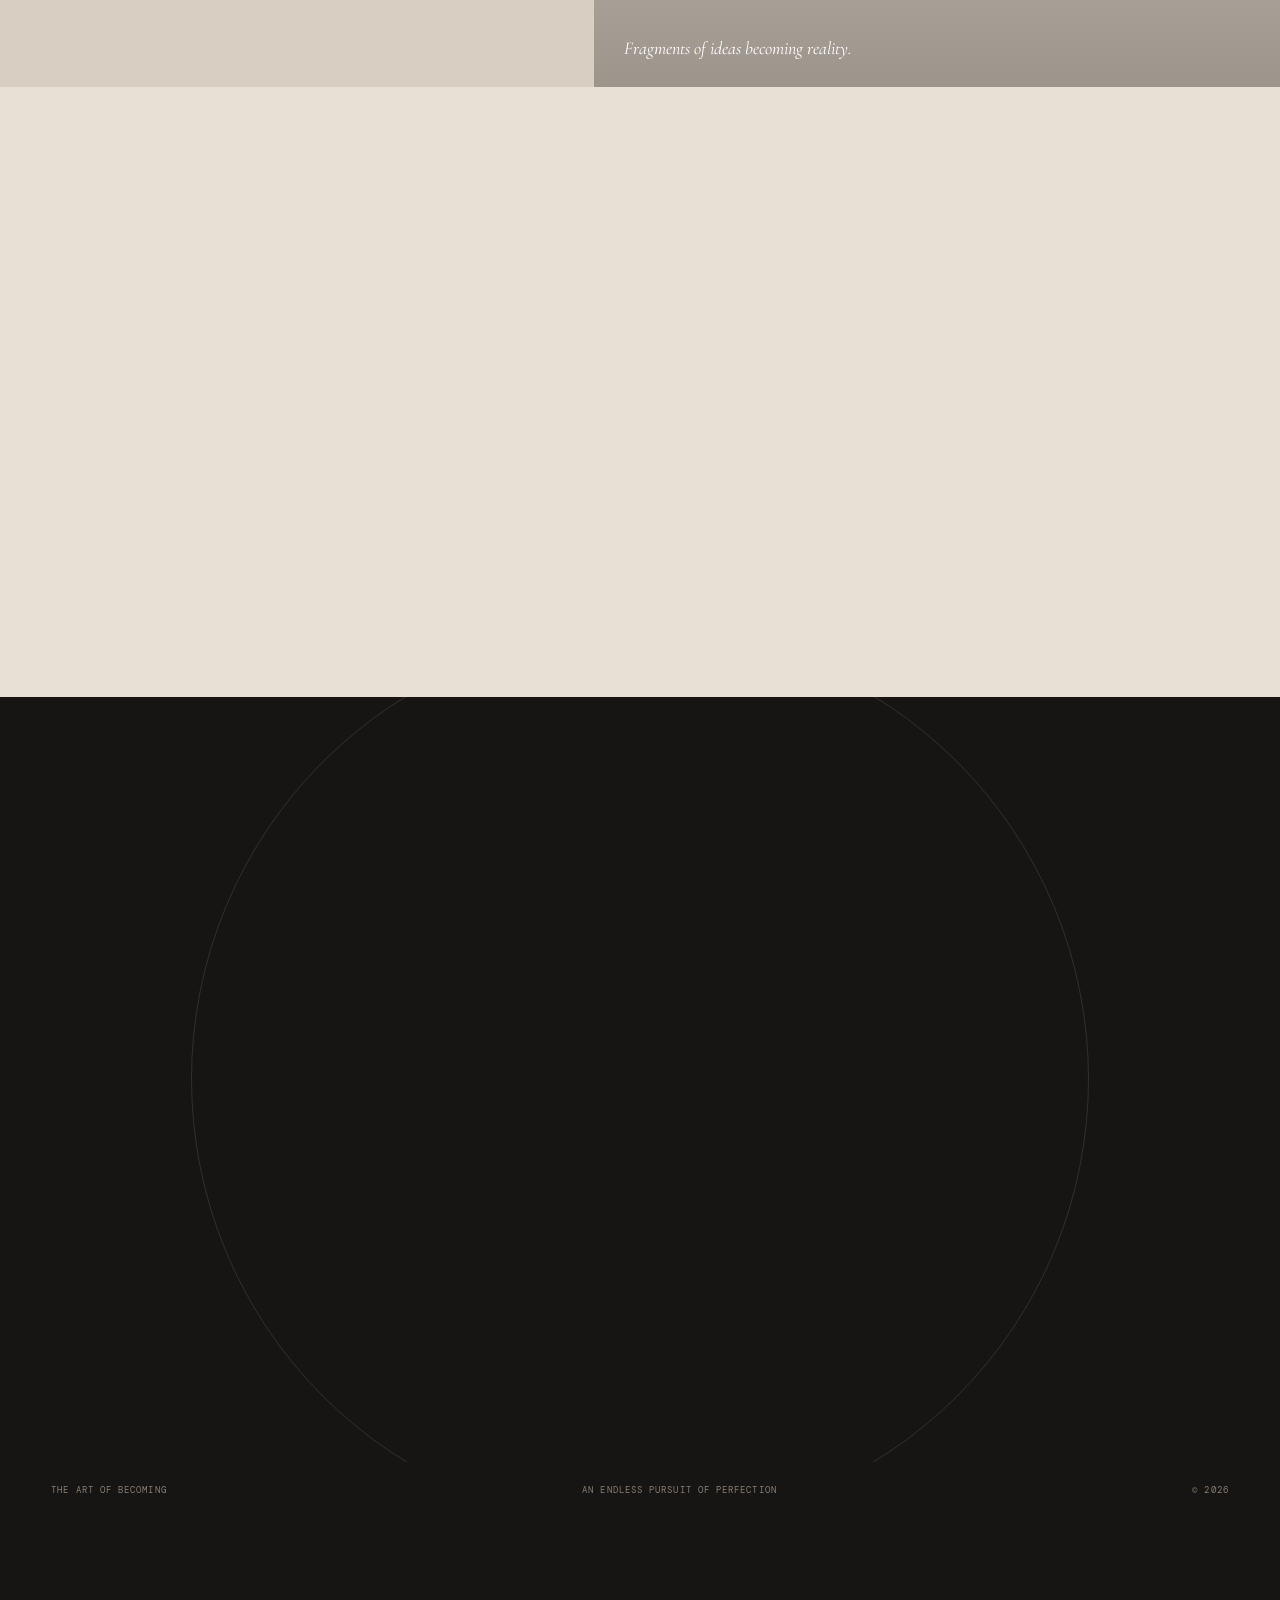
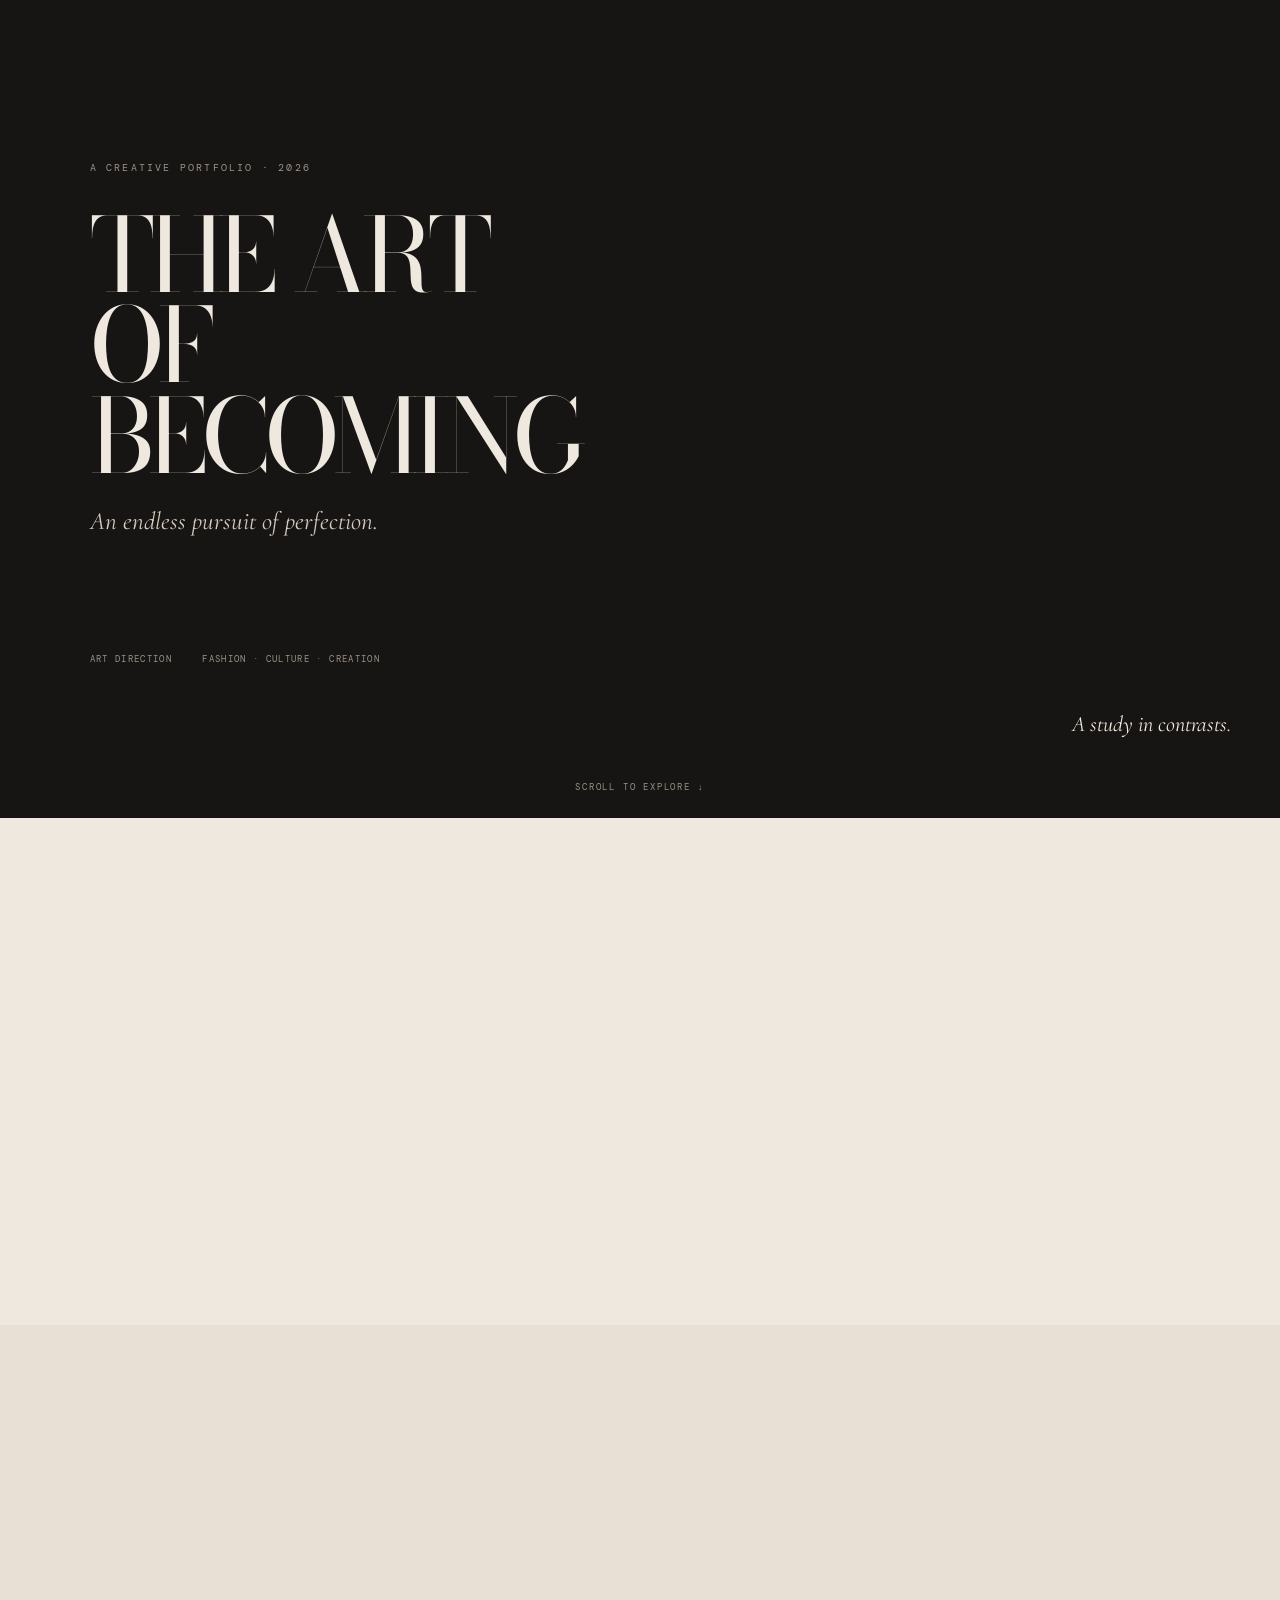
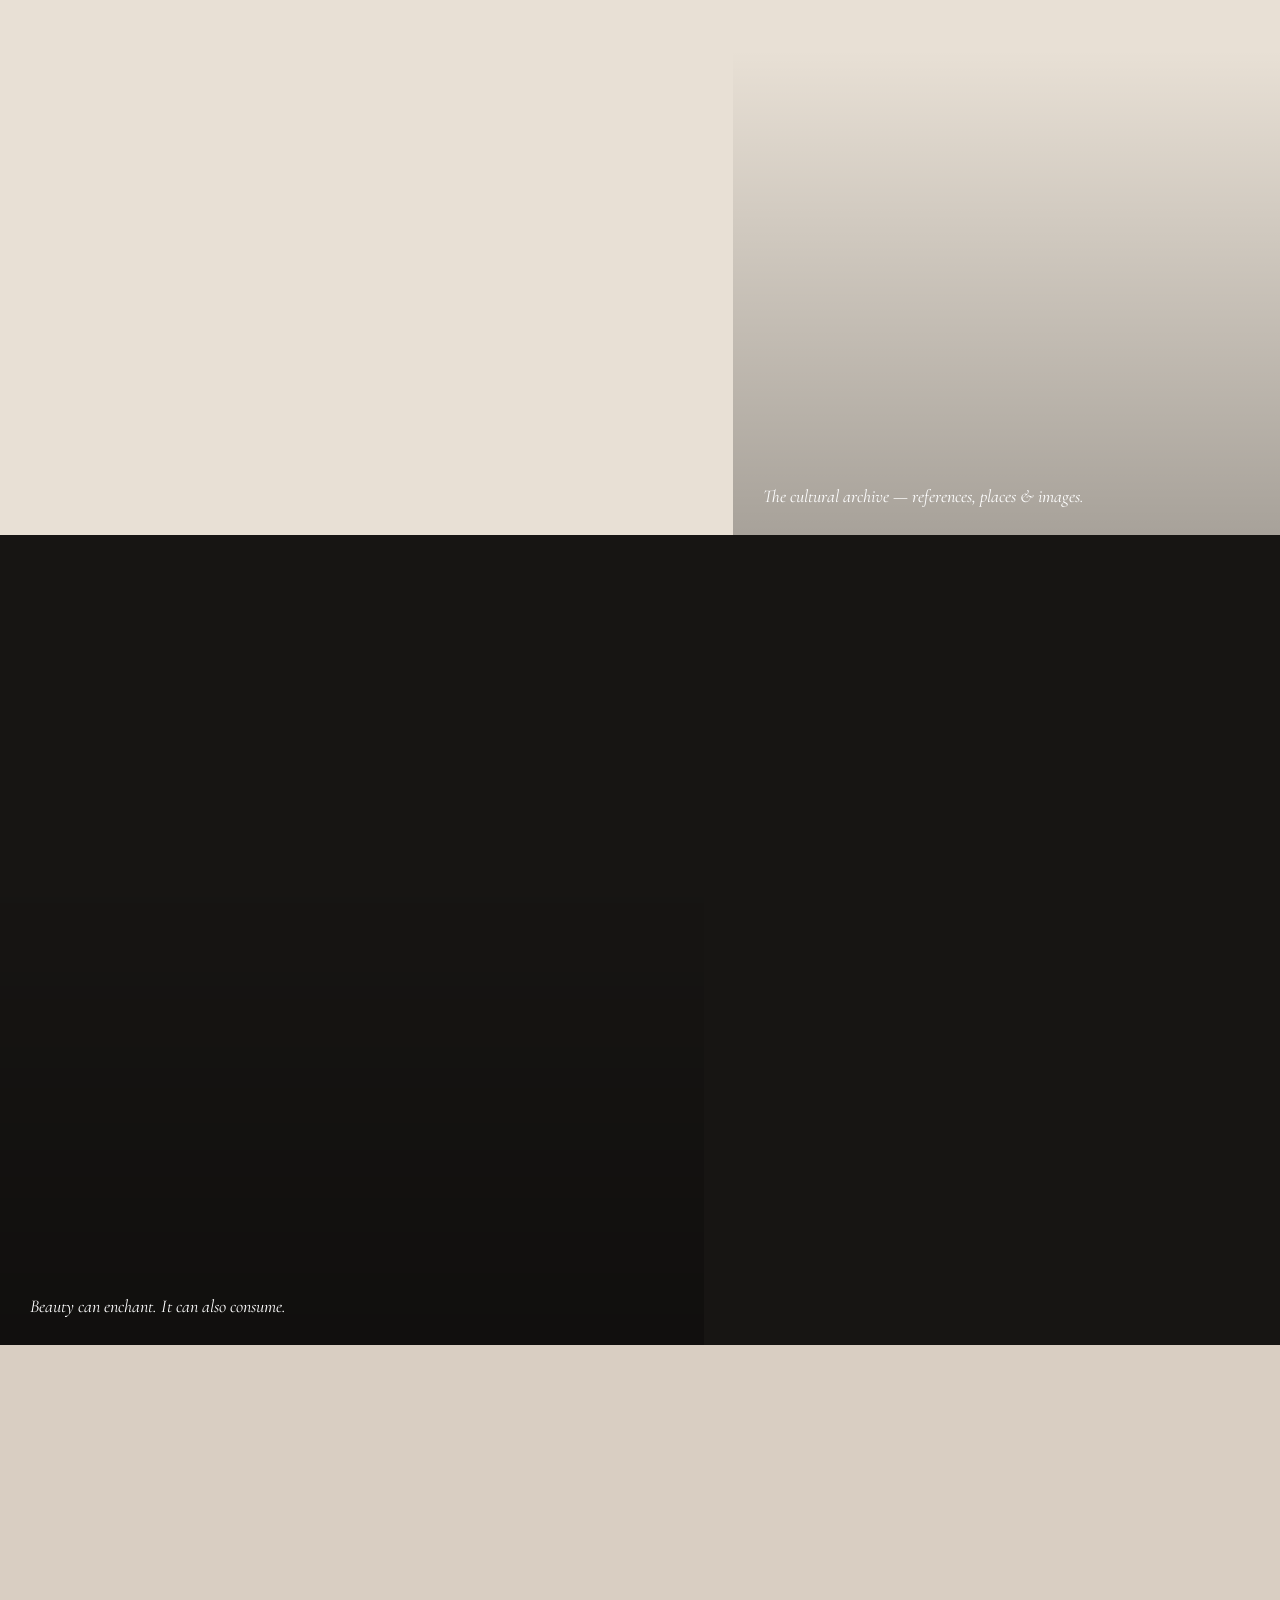
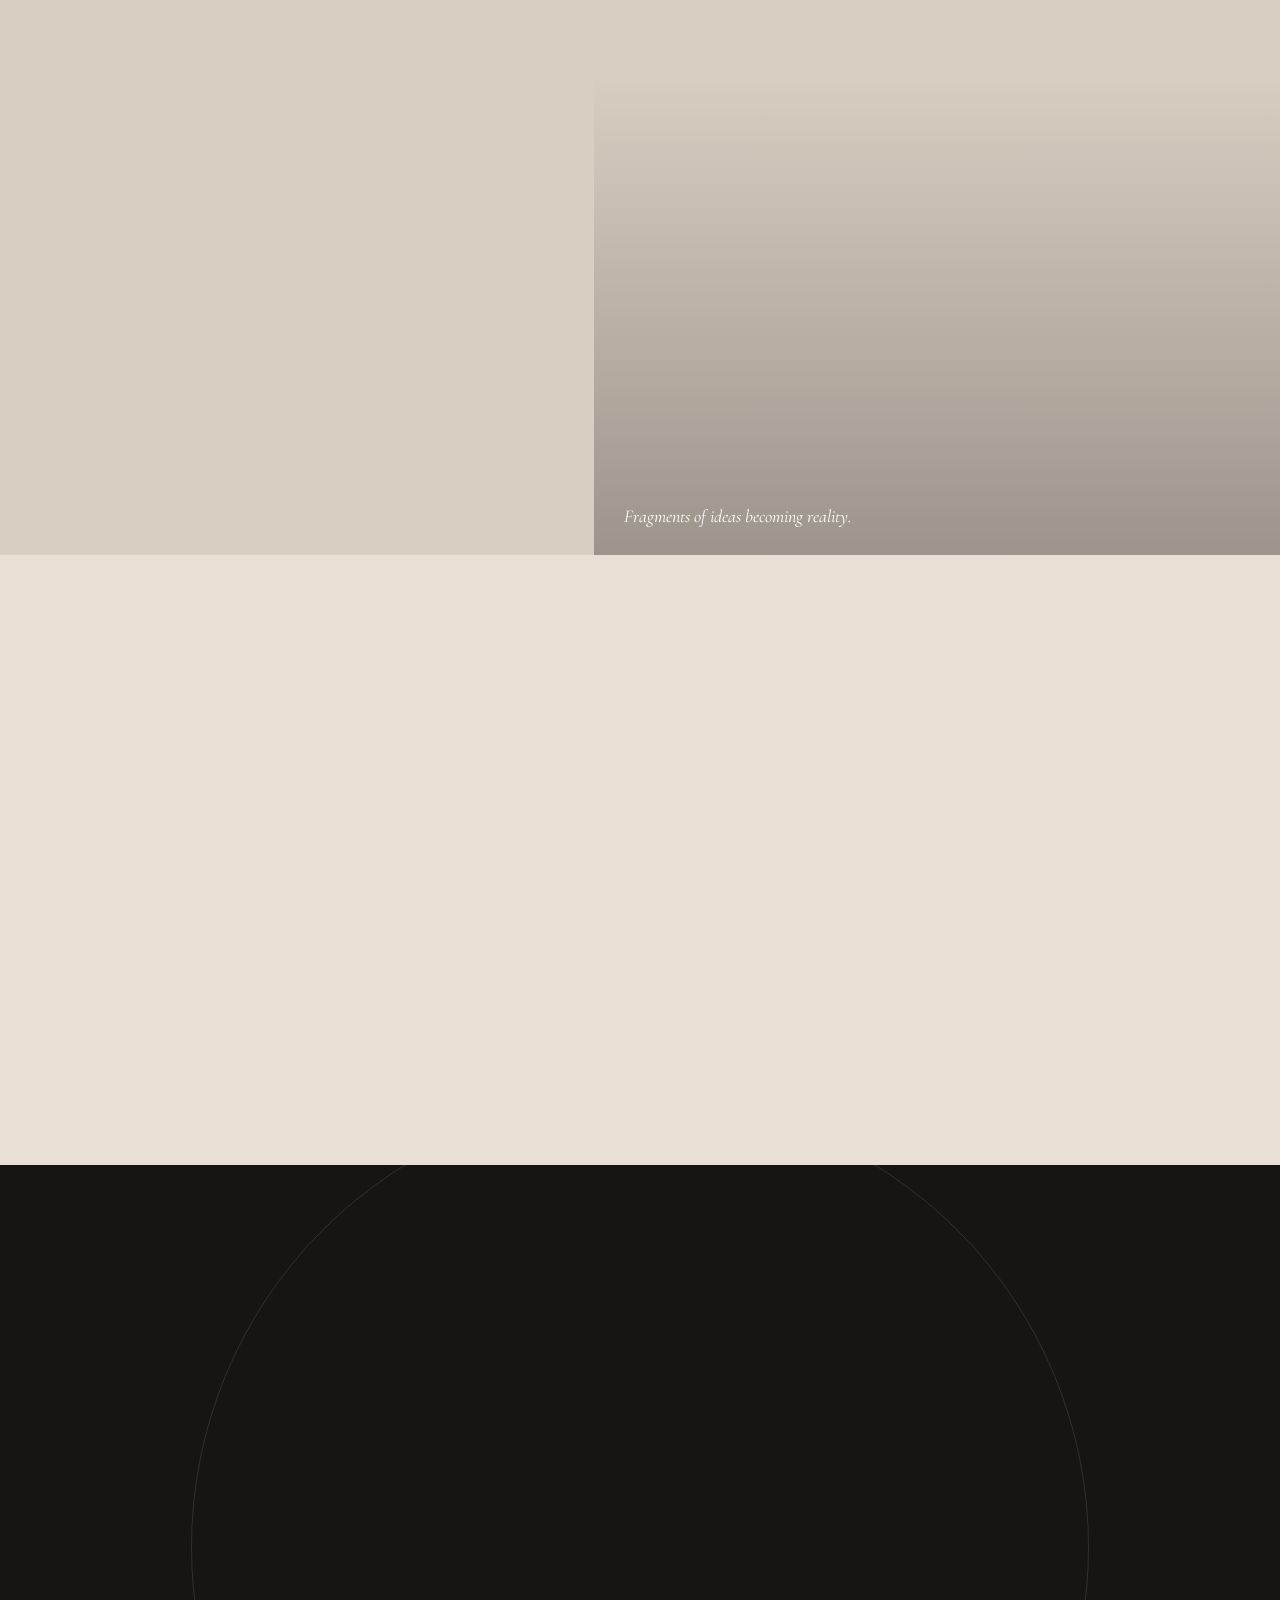
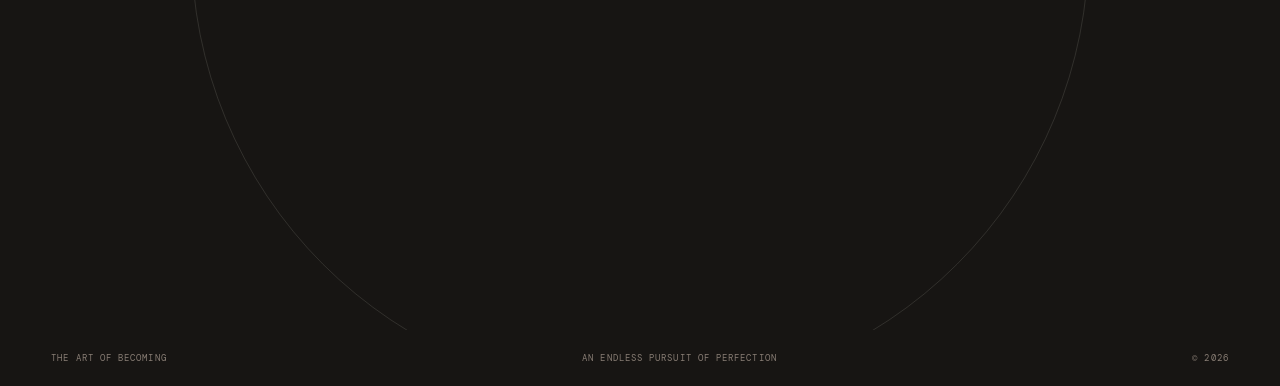
==== commit 1c9f53a8: "Update Index.html" ====
--- a/Index.html
+++ b/Index.html
@@ -42,80 +42,127 @@
     </div>
 </div>
     
-<body>
-    <div class="grain"></div>
-
-    <!-- NAVIGATION -->
-
-    <header class="topbar">
-
-        <a class="brand" href="#home">
-            THE ART OF BECOMING
-        </a>
-
-        <button class="menu-btn" id="menuBtn" aria-label="Ouvrir le menu" aria-expanded="false">
-            ☰
-        </button>
-
-    </header>
-
-    <nav class="menu-panel" id="menuPanel">
-
-        <small>AN ENDLESS PURSUIT OF PERFECTION</small>
-
-        <a href="#act1">ACT I — APPEARANCES</a>
-        <a href="#act2">ACT II — DEVOTION</a>
-        <a href="#act3">ACT III — ANARCHY</a>
-        <a href="#epilogue">EPILOGUE</a>
-
-    </nav>
-
-
-    <main>
-
-        <!-- PROLOGUE -->
-
-        <section class="hero" id="home">
-
-            <div class="hero-copy">
-
-                <span class="eyebrow">
-                    A CREATIVE PORTFOLIO · 2026
-                </span>
-
-                <h1>
-                    <span>THE ART</span>
-                    <span>OF BECOMING</span>
-                </h1>
-
-                <p class="hero-sub">
-                    An endless pursuit of perfection.
-                </p>
-
-                <div class="hero-index">
-
-                    <span>ART DIRECTION</span>
-                    <span>FASHION · CULTURE · CREATION</span>
-
-                </div>
-
-            </div>
-
-            <div class="hero-art">
-
-                <span class="hero-art-label">
-                    A study in contrasts.
-                </span>
-
-            </div>
-
-            <div class="scroll-note">
-                SCROLL TO EXPLORE ↓
-            </div>
-
-        </section>
-
-
+<!-- BANDEAU FIXE -->
+<header class="topbar">
+
+    <a href="index.html" class="brand">
+        <span>Portfolio 2026-2027</span>
+        <span>Perrine Macaire</span>
+    </a>
+
+    <button class="menu-trigger" id="menuBtn"
+            aria-label="Ouvrir le menu"
+            aria-expanded="false">
+
+        <img src="images/ornement-menu.jpg" alt="Menu">
+
+    </button>
+
+</header>
+
+
+<!-- MENU INTERACTIF -->
+<div class="menu-overlay" id="menuOverlay"></div>
+
+<nav class="menu-panel" id="menuPanel">
+
+    <div class="menu-heading">
+
+        <span class="menu-decoration">
+            <img src="images/ornement-menu.jpg" alt="">
+        </span>
+
+        <h2>MENU</h2>
+
+    </div>
+
+    <a href="prologue.html" class="menu-link">
+        <span>PROLOGUE</span>
+        <i>La Galerie</i>
+    </a>
+
+    <a href="act1.html" class="menu-link">
+        <span>ACT I</span>
+        <i>The Art of Appearances</i>
+    </a>
+
+    <a href="act2.html" class="menu-link">
+        <span>ACT II</span>
+        <i>Tragic Devotion</i>
+    </a>
+
+    <a href="act3.html" class="menu-link">
+        <span>ACT III</span>
+        <i>Beautiful Anarchy</i>
+    </a>
+
+    <a href="epilogue.html" class="menu-link">
+        <span>EPILOGUE</span>
+        <i>To be continued</i>
+    </a>
+
+</nav>
+
+
+<!-- PAGE D'ACCUEIL -->
+<main>
+
+    <section class="home-hero" id="home">
+
+        <div class="hero-image"></div>
+
+        <div class="hero-title">
+            <h1>
+                THE ART<br>
+                OF<br>
+                BECOMING
+            </h1>
+        </div>
+
+        <div class="hero-signature">
+            <p>An endless pursuit of perfection</p>
+        </div>
+
+    </section>
+
+</main>
+
+
+<!-- JAVASCRIPT -->
+<script>
+
+const menuBtn = document.getElementById("menuBtn");
+const menuPanel = document.getElementById("menuPanel");
+const menuOverlay = document.getElementById("menuOverlay");
+
+function toggleMenu() {
+
+    const isOpen = menuPanel.classList.toggle("active");
+
+    menuOverlay.classList.toggle("active", isOpen);
+
+    menuBtn.classList.toggle("active", isOpen);
+
+    menuBtn.setAttribute("aria-expanded", isOpen);
+
+}
+
+menuBtn.addEventListener("click", toggleMenu);
+
+menuOverlay.addEventListener("click", toggleMenu);
+
+document.addEventListener("keydown", function(event) {
+
+    if (event.key === "Escape" &&
+        menuPanel.classList.contains("active")) {
+
+        toggleMenu();
+
+    }
+
+});
+
+</script>
         <!-- INTRODUCTION -->
 
         <section class="intro reveal">
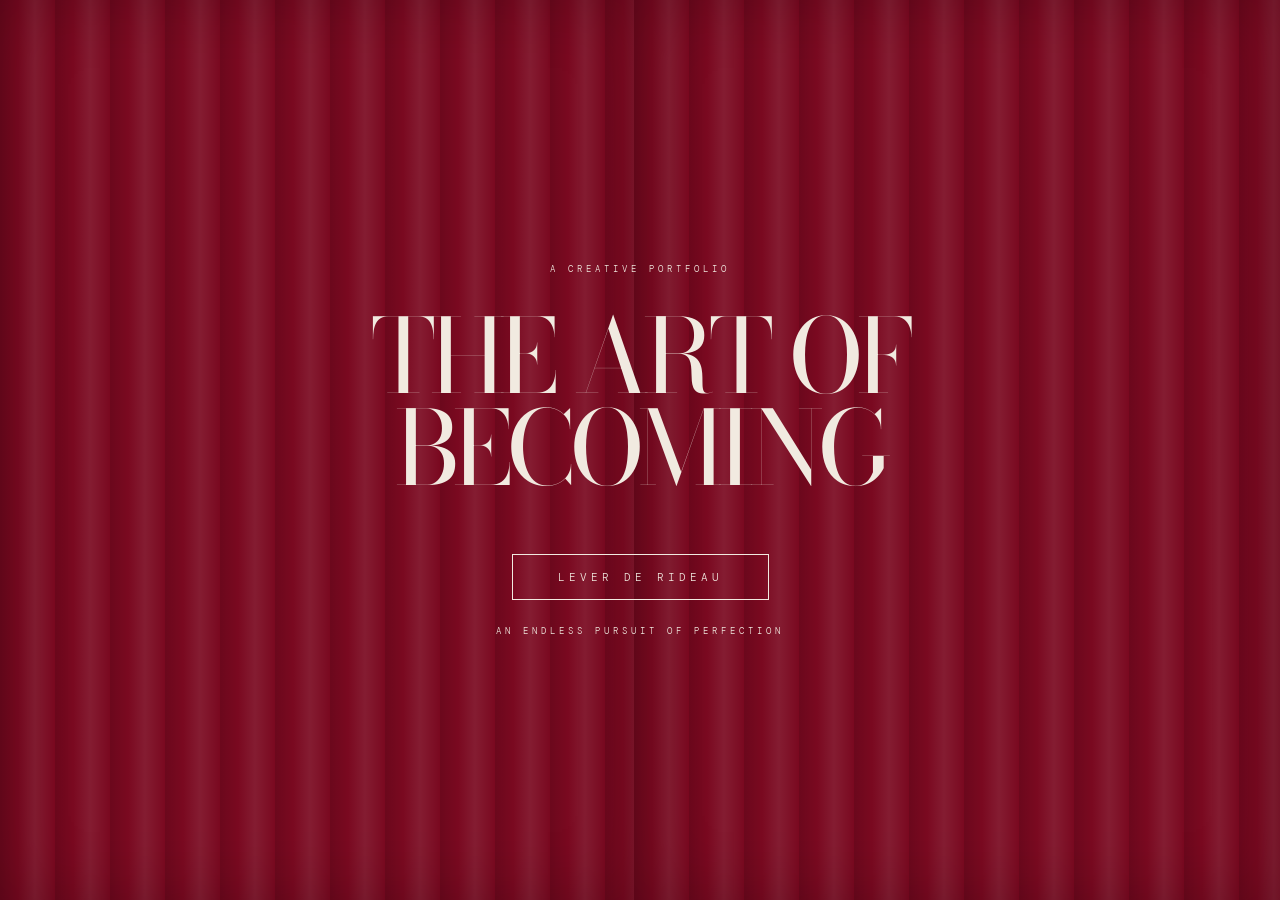
==== commit 6654c294: "Update Index.html" ====
--- a/Index.html
+++ b/Index.html
@@ -5,963 +5,198 @@
     <meta charset="UTF-8">
     <meta name="viewport" content="width=device-width, initial-scale=1.0">
 
-    <meta name="theme-color" content="#171513">
-
-    <title>THE ART OF BECOMING — Creative Portfolio</title>
-
-    <meta name="description" content="A creative portfolio exploring art direction, fashion, culture and creation.">
+    <title>THE ART OF BECOMING — Perrine Macaire</title>
+
+    <meta name="description" content="A creative portfolio by Perrine Macaire.">
 
     <link rel="preconnect" href="https://fonts.googleapis.com">
     <link rel="preconnect" href="https://fonts.gstatic.com" crossorigin>
 
-    <link href="https://fonts.googleapis.com/css2?family=Bodoni+Moda:opsz,wght@6..96,400;6..96,500&family=Cormorant+Garamond:ital,wght@0,400;0,500;1,400;1,500&family=DM+Mono:wght@300;400&family=Montserrat:wght@300;400;500&display=swap" rel="stylesheet">
+    <link href="https://fonts.googleapis.com/css2?family=Bodoni+Moda:opsz,wght@6..96,400;6..96,500&family=Cormorant+Garamond:wght@300;400;500&family=Monsieur+La+Doulaise&display=swap" rel="stylesheet">
 
     <link rel="stylesheet" href="style.css">
 </head>
-    <!-- INTRODUCTION : RIDEAU -->
-<div id="curtain">
-
-    <div class="curtain-panel left"></div>
-    <div class="curtain-panel right"></div>
-
-    <div class="curtain-content">
-        <p class="curtain-subtitle">A CREATIVE PORTFOLIO</p>
-
-        <h1>
-            THE ART OF<br>
-            <i>BECOMING</i>
-        </h1>
-
-        <button id="actionButton">
-            LEVER DE RIDEAU
-        </button>
-
-        <p class="curtain-footer">
-            AN ENDLESS PURSUIT OF PERFECTION
-        </p>
-    </div>
-</div>
-    
-<!-- BANDEAU FIXE -->
-<header class="topbar">
-
-    <a href="index.html" class="brand">
-        <span>Portfolio 2026-2027</span>
-        <span>Perrine Macaire</span>
-    </a>
-
-    <button class="menu-trigger" id="menuBtn"
-            aria-label="Ouvrir le menu"
-            aria-expanded="false">
-
-        <img src="images/ornement-menu.jpg" alt="Menu">
-
-    </button>
-
-</header>
-
-
-<!-- MENU INTERACTIF -->
-<div class="menu-overlay" id="menuOverlay"></div>
-
-<nav class="menu-panel" id="menuPanel">
-
-    <div class="menu-heading">
-
-        <span class="menu-decoration">
-            <img src="images/ornement-menu.jpg" alt="">
-        </span>
-
-        <h2>MENU</h2>
-
-    </div>
-
-    <a href="prologue.html" class="menu-link">
-        <span>PROLOGUE</span>
-        <i>La Galerie</i>
-    </a>
-
-    <a href="act1.html" class="menu-link">
-        <span>ACT I</span>
-        <i>The Art of Appearances</i>
-    </a>
-
-    <a href="act2.html" class="menu-link">
-        <span>ACT II</span>
-        <i>Tragic Devotion</i>
-    </a>
-
-    <a href="act3.html" class="menu-link">
-        <span>ACT III</span>
-        <i>Beautiful Anarchy</i>
-    </a>
-
-    <a href="epilogue.html" class="menu-link">
-        <span>EPILOGUE</span>
-        <i>To be continued</i>
-    </a>
-
-</nav>
-
-
-<!-- PAGE D'ACCUEIL -->
-<main>
-
-    <section class="home-hero" id="home">
-
-        <div class="hero-image"></div>
-
-        <div class="hero-title">
+
+<body>
+
+    <!-- RIDEAU D'OUVERTURE -->
+
+    <div id="curtain">
+
+        <div class="curtain-panel left"></div>
+        <div class="curtain-panel right"></div>
+
+        <div class="curtain-content">
+
+            <p class="curtain-subtitle">
+                A CREATIVE PORTFOLIO
+            </p>
+
             <h1>
-                THE ART<br>
-                OF<br>
+                THE ART OF<br>
                 BECOMING
             </h1>
+
+            <button id="actionButton">
+                LEVER DE RIDEAU
+            </button>
+
+            <p class="curtain-footer">
+                AN ENDLESS PURSUIT OF PERFECTION
+            </p>
+
         </div>
 
-        <div class="hero-signature">
-            <p>An endless pursuit of perfection</p>
+    </div>
+
+
+    <!-- BANDEAU FIXE -->
+
+    <header class="topbar">
+
+        <a href="index.html" class="brand">
+            <span>Portfolio 2026-2027</span>
+            <span>Perrine Macaire</span>
+        </a>
+
+        <button class="menu-button" id="menuButton"
+            aria-label="Ouvrir le menu" aria-expanded="false">
+
+            <img src="images/ornement-menu.png" alt="">
+
+        </button>
+
+    </header>
+
+
+    <!-- MENU LATERAL -->
+
+    <div class="menu-overlay" id="menuOverlay"></div>
+
+    <nav class="menu-panel" id="menuPanel">
+
+        <h2>MENU</h2>
+
+        <div class="menu-decoration">
+            <img src="images/ornement-menu.png" alt="">
         </div>
 
-    </section>
-
-</main>
-
-
-<!-- JAVASCRIPT -->
-<script>
-
-const menuBtn = document.getElementById("menuBtn");
-const menuPanel = document.getElementById("menuPanel");
-const menuOverlay = document.getElementById("menuOverlay");
-
-function toggleMenu() {
-
-    const isOpen = menuPanel.classList.toggle("active");
-
-    menuOverlay.classList.toggle("active", isOpen);
-
-    menuBtn.classList.toggle("active", isOpen);
-
-    menuBtn.setAttribute("aria-expanded", isOpen);
-
-}
-
-menuBtn.addEventListener("click", toggleMenu);
-
-menuOverlay.addEventListener("click", toggleMenu);
-
-document.addEventListener("keydown", function(event) {
-
-    if (event.key === "Escape" &&
-        menuPanel.classList.contains("active")) {
-
-        toggleMenu();
-
-    }
-
-});
-
-</script>
-        <!-- INTRODUCTION -->
-
-        <section class="intro reveal">
-
-            <span class="micro">
-                PROLOGUE — THE OPENING SCENE
-            </span>
-
-            <h2>
-                A world between perfection and imperfection.
-            </h2>
-
-            <p>
-                A personal exploration of beauty, contradiction
-                and the endless desire to create.
-            </p>
+        <a href="prologue.html" class="menu-link">
+            <span>PROLOGUE</span>
+            <i>La Galerie</i>
+        </a>
+
+        <a href="act1.html" class="menu-link">
+            <span>ACT I</span>
+            <i>The Art of Appearances</i>
+        </a>
+
+        <a href="act2.html" class="menu-link">
+            <span>ACT II</span>
+            <i>Tragic Devotion</i>
+        </a>
+
+        <a href="act3.html" class="menu-link">
+            <span>ACT III</span>
+            <i>Beautiful Anarchy</i>
+        </a>
+
+        <a href="epilogue.html" class="menu-link">
+            <span>EPILOGUE</span>
+            <i>To be continued</i>
+        </a>
+
+    </nav>
+
+
+    <!-- ACCUEIL -->
+
+    <main>
+
+        <section class="hero" id="home">
+
+            <div class="hero-image"></div>
+
+            <div class="hero-title">
+
+                <h2>
+                    THE ART<br>
+                    OF<br>
+                    BECOMING
+                </h2>
+
+            </div>
+
+            <div class="hero-signature">
+                An endless pursuit<br>
+                of perfection
+            </div>
+
+            <div class="hero-bottom">
+
+                <span>CREATIVE PORTFOLIO</span>
+                <span>2026 — 2027</span>
+
+            </div>
 
         </section>
 
-
-        <!-- ACT I -->
-
-        <section class="act act-one" id="act1">
-
-            <div class="act-copy reveal">
-
-                <span class="act-number">
-                    01 / THE FIRST IMPRESSION
-                </span>
-
-                <h2>
-                    THE ART OF<br>APPEARANCES
-                </h2>
-
-                <p class="act-sub">
-                    An ode to beauty, culture and elegance.
-                </p>
-
-                <p class="act-desc">
-                    An archive of the worlds that shape my eye:
-                    art, ballet, cinema, architecture, music and fashion.
-                    A fascination for timeless elegance, monumental
-                    places and carefully composed images.
-                </p>
-
-                <div class="act-tags">
-
-                    <span>Art & heritage</span>
-                    <span>Ballet</span>
-                    <span>Architecture</span>
-                    <span>Cinema</span>
-                    <span>Fashion</span>
-                    <span>Music</span>
-
-                </div>
-
-            </div>
-
-            <div class="visual visual-one">
-
-                <span class="visual-caption">
-                    The cultural archive — references, places & images.
-                </span>
-
-            </div>
-
-        </section>
-
-
-        <!-- ACT II -->
-
-        <section class="act act-two" id="act2">
-
-            <div class="act-copy reveal">
-
-                <span class="act-number">
-                    02 / THE INNER CONFLICT
-                </span>
-
-                <h2>
-                    TRAGIC<br>DEVOTION
-                </h2>
-
-                <p class="act-sub">
-                    An ode to beauty, desire and contradiction.
-                </p>
-
-                <p class="act-desc">
-                    A reflection on fashion, the human body and the cost
-                    of perfection. Textile research, animal ethics,
-                    responsible creation and an independent vision
-                    of femininity meet a darker fascination with
-                    glamour and decadence.
-                </p>
-
-                <div class="act-tags">
-
-                    <span>Ethics</span>
-                    <span>Textiles & skin</span>
-                    <span>Femininity</span>
-                    <span>Beautiful decay</span>
-
-                </div>
-
-            </div>
-
-            <div class="visual visual-two">
-
-                <span class="visual-caption">
-                    Beauty can enchant. It can also consume.
-                </span>
-
-            </div>
-
-        </section>
-
-
-        <!-- ACT III -->
-
-        <section class="act act-three" id="act3">
-
-            <div class="act-copy reveal">
-
-                <span class="act-number">
-                    03 / THE CREATIVE RELEASE
-                </span>
-
-                <h2>
-                    BEAUTIFUL<br>ANARCHY
-                </h2>
-
-                <p class="act-sub">
-                    Where imagination becomes creation.
-                </p>
-
-                <p class="act-desc">
-                    Ideas, sketches, sewing experiments and projects
-                    in motion. A space for creative freedom, but also
-                    for the discipline, research and organisation
-                    that turn an intention into something real.
-                </p>
-
-                <div class="act-tags">
-
-                    <span>Creative projects</span>
-                    <span>Drawing</span>
-                    <span>Couture</span>
-                    <span>Art direction</span>
-
-                </div>
-
-            </div>
-
-            <div class="visual visual-three">
-
-                <span class="visual-caption">
-                    Fragments of ideas becoming reality.
-                </span>
-
-            </div>
-
-        </section>
-
-
-        <!-- SELECTED PROJECTS -->
-
-        <section class="archive" id="projects">
-
-            <div class="archive-head reveal">
-
-                <h3>SELECTED PROJECTS</h3>
-
-                <span class="micro">
-                    A FEW THINGS IN THE MAKING · 2026
-                </span>
-
-            </div>
-
-            <div class="archive-grid">
-
-                <article class="archive-card reveal">
-
-                    <small>01 — BRAND IN DEVELOPMENT</small>
-
-                    <strong>ESPERINES</strong>
-
-                    <p>
-                        Lingerie, swimwear and dancewear.
-                        A study of femininity, movement and materials.
-                    </p>
-
-                    <small>CONCEPT / DESIGN / RESEARCH</small>
-
-                </article>
-
-
-                <article class="archive-card reveal">
-
-                    <small>02 — EDITORIAL PROJECT</small>
-
-                    <strong>
-                        LA MODE<br>EN OFF
-                    </strong>
-
-                    <p>
-                        Decoding fashion beyond the runway:
-                        collections, culture, trends and creative voices.
-                    </p>
-
-                    <small>EDITORIAL / FASHION CULTURE</small>
-
-                </article>
-
-
-                <article class="archive-card reveal">
-
-                    <small>03 — PERSONAL PRACTICE</small>
-
-                    <strong>
-                        STUDIO<br>FRAGMENTS
-                    </strong>
-
-                    <p>
-                        Drawings, sewing, visual research and experiments.
-                        A living collection of ideas.
-                    </p>
-
-                    <small>DRAWING / COUTURE / EXPERIMENT</small>
-
-                </article>
-
-            </div>
-
-        </section>
-
-
-        <!-- EPILOGUE -->
-
-        <section class="epilogue" id="epilogue">
-
-            <div class="epilogue-inner reveal">
-
-                <span class="micro">
-                    EPILOGUE
-                </span>
-
-                <h2>
-                    TO BE<br>CONTINUED.
-                </h2>
-
-                <p>
-                    The story doesn't end here.<br>
-                    It simply awaits its next chapter.
-                </p>
-
-                <div class="contact">
-
-                    LET'S CONNECT
-
-                    <br><br>
-
-                    <a href="mailto:ton.adresse@email.com">
-                        TON.ADRESSE@EMAIL.COM
-                    </a>
-
-                </div>
-
-            </div>
-
-        </section>
-
     </main>
 
 
-    <!-- FOOTER -->
-
-    <footer>
-
-        <span>THE ART OF BECOMING</span>
-
-        <span>AN ENDLESS PURSUIT OF PERFECTION</span>
-
-        <span>© 2026</span>
-
-    </footer>
-
-
     <!-- JAVASCRIPT -->
 
     <script>
 
-        const menuBtn = document.getElementById('menuBtn');
-        const menuPanel = document.getElementById('menuPanel');
-
-        menuBtn.addEventListener('click', () => {
-
-            const isOpen = menuPanel.classList.toggle('open');
-
-            menuBtn.textContent = isOpen ? '×' : '☰';
-
-            menuBtn.setAttribute('aria-expanded', String(isOpen));
+        // RIDEAU D'OUVERTURE
+
+        const curtain = document.getElementById("curtain");
+        const actionButton = document.getElementById("actionButton");
+
+        actionButton.addEventListener("click", function() {
+
+            curtain.classList.add("open");
+
+            setTimeout(function() {
+                curtain.classList.add("finished");
+            }, 1200);
 
         });
 
 
-        menuPanel.querySelectorAll('a').forEach(link => {
-
-            link.addEventListener('click', () => {
-
-                menuPanel.classList.remove('open');
-
-                menuBtn.textContent = '☰';
-
-                menuBtn.setAttribute('aria-expanded', 'false');
-
-            });
-
-        });
-
-
-        const observer = new IntersectionObserver(entries => {
-
-            entries.forEach(entry => {
-
-                if (entry.isIntersecting) {
-
-                    entry.target.classList.add('visible');
-
-                    observer.unobserve(entry.target);
-
-                }
-
-            });
-
-        }, { threshold: 0.12 });
-
-
-        document.querySelectorAll('.reveal').forEach(element => {
-
-            observer.observe(element);
-
-        });
-
-    </script>
-<script>
-document.addEventListener("DOMContentLoaded", function() {
-
-    const curtain = document.getElementById("curtain");
-    const actionButton = document.getElementById("actionButton");
-
-    actionButton.addEventListener("click", function() {
-
-        curtain.classList.add("open");
-
-        setTimeout(function() {
-            curtain.remove();
-        }, 2200);
-
-    });
-
-});
-</script>
-</body>
-</html><!DOCTYPE html>
-<html lang="fr">
-
-<head>
-    <meta charset="UTF-8">
-    <meta name="viewport" content="width=device-width, initial-scale=1.0">
-
-    <meta name="theme-color" content="#171513">
-
-    <title>THE ART OF BECOMING — Creative Portfolio</title>
-
-    <meta name="description" content="A creative portfolio exploring art direction, fashion, culture and creation.">
-
-    <link rel="preconnect" href="https://fonts.googleapis.com">
-    <link rel="preconnect" href="https://fonts.gstatic.com" crossorigin>
-
-    <link href="https://fonts.googleapis.com/css2?family=Bodoni+Moda:opsz,wght@6..96,400;6..96,500&family=Cormorant+Garamond:ital,wght@0,400;0,500;1,400;1,500&family=DM+Mono:wght@300;400&family=Montserrat:wght@300;400;500&display=swap" rel="stylesheet">
-
-    <link rel="stylesheet" href="style.css">
-</head>
-
-<body>
-
-    <div class="grain"></div>
-
-    <!-- NAVIGATION -->
-
-    <header class="topbar">
-
-        <a class="brand" href="#home">
-            THE ART OF BECOMING
-        </a>
-
-        <button class="menu-btn" id="menuBtn" aria-label="Ouvrir le menu" aria-expanded="false">
-            ☰
-        </button>
-
-    </header>
-
-    <nav class="menu-panel" id="menuPanel">
-
-        <small>AN ENDLESS PURSUIT OF PERFECTION</small>
-
-        <a href="#act1">ACT I — APPEARANCES</a>
-        <a href="#act2">ACT II — DEVOTION</a>
-        <a href="#act3">ACT III — ANARCHY</a>
-        <a href="#epilogue">EPILOGUE</a>
-
-    </nav>
-
-
-    <main>
-
-        <!-- PROLOGUE -->
-
-        <section class="hero" id="home">
-
-            <div class="hero-copy">
-
-                <span class="eyebrow">
-                    A CREATIVE PORTFOLIO · 2026
-                </span>
-
-                <h1>
-                    <span>THE ART</span>
-                    <span>OF BECOMING</span>
-                </h1>
-
-                <p class="hero-sub">
-                    An endless pursuit of perfection.
-                </p>
-
-                <div class="hero-index">
-
-                    <span>ART DIRECTION</span>
-                    <span>FASHION · CULTURE · CREATION</span>
-
-                </div>
-
-            </div>
-
-            <div class="hero-art">
-
-                <span class="hero-art-label">
-                    A study in contrasts.
-                </span>
-
-            </div>
-
-            <div class="scroll-note">
-                SCROLL TO EXPLORE ↓
-            </div>
-
-        </section>
-
-
-        <!-- INTRODUCTION -->
-
-        <section class="intro reveal">
-
-            <span class="micro">
-                PROLOGUE — THE OPENING SCENE
-            </span>
-
-            <h2>
-                A world between perfection and imperfection.
-            </h2>
-
-            <p>
-                A personal exploration of beauty, contradiction
-                and the endless desire to create.
-            </p>
-
-        </section>
-
-
-        <!-- ACT I -->
-
-        <section class="act act-one" id="act1">
-
-            <div class="act-copy reveal">
-
-                <span class="act-number">
-                    01 / THE FIRST IMPRESSION
-                </span>
-
-                <h2>
-                    THE ART OF<br>APPEARANCES
-                </h2>
-
-                <p class="act-sub">
-                    An ode to beauty, culture and elegance.
-                </p>
-
-                <p class="act-desc">
-                    An archive of the worlds that shape my eye:
-                    art, ballet, cinema, architecture, music and fashion.
-                    A fascination for timeless elegance, monumental
-                    places and carefully composed images.
-                </p>
-
-                <div class="act-tags">
-
-                    <span>Art & heritage</span>
-                    <span>Ballet</span>
-                    <span>Architecture</span>
-                    <span>Cinema</span>
-                    <span>Fashion</span>
-                    <span>Music</span>
-
-                </div>
-
-            </div>
-
-            <div class="visual visual-one">
-
-                <span class="visual-caption">
-                    The cultural archive — references, places & images.
-                </span>
-
-            </div>
-
-        </section>
-
-
-        <!-- ACT II -->
-
-        <section class="act act-two" id="act2">
-
-            <div class="act-copy reveal">
-
-                <span class="act-number">
-                    02 / THE INNER CONFLICT
-                </span>
-
-                <h2>
-                    TRAGIC<br>DEVOTION
-                </h2>
-
-                <p class="act-sub">
-                    An ode to beauty, desire and contradiction.
-                </p>
-
-                <p class="act-desc">
-                    A reflection on fashion, the human body and the cost
-                    of perfection. Textile research, animal ethics,
-                    responsible creation and an independent vision
-                    of femininity meet a darker fascination with
-                    glamour and decadence.
-                </p>
-
-                <div class="act-tags">
-
-                    <span>Ethics</span>
-                    <span>Textiles & skin</span>
-                    <span>Femininity</span>
-                    <span>Beautiful decay</span>
-
-                </div>
-
-            </div>
-
-            <div class="visual visual-two">
-
-                <span class="visual-caption">
-                    Beauty can enchant. It can also consume.
-                </span>
-
-            </div>
-
-        </section>
-
-
-        <!-- ACT III -->
-
-        <section class="act act-three" id="act3">
-
-            <div class="act-copy reveal">
-
-                <span class="act-number">
-                    03 / THE CREATIVE RELEASE
-                </span>
-
-                <h2>
-                    BEAUTIFUL<br>ANARCHY
-                </h2>
-
-                <p class="act-sub">
-                    Where imagination becomes creation.
-                </p>
-
-                <p class="act-desc">
-                    Ideas, sketches, sewing experiments and projects
-                    in motion. A space for creative freedom, but also
-                    for the discipline, research and organisation
-                    that turn an intention into something real.
-                </p>
-
-                <div class="act-tags">
-
-                    <span>Creative projects</span>
-                    <span>Drawing</span>
-                    <span>Couture</span>
-                    <span>Art direction</span>
-
-                </div>
-
-            </div>
-
-            <div class="visual visual-three">
-
-                <span class="visual-caption">
-                    Fragments of ideas becoming reality.
-                </span>
-
-            </div>
-
-        </section>
-
-
-        <!-- SELECTED PROJECTS -->
-
-        <section class="archive" id="projects">
-
-            <div class="archive-head reveal">
-
-                <h3>SELECTED PROJECTS</h3>
-
-                <span class="micro">
-                    A FEW THINGS IN THE MAKING · 2026
-                </span>
-
-            </div>
-
-            <div class="archive-grid">
-
-                <article class="archive-card reveal">
-
-                    <small>01 — BRAND IN DEVELOPMENT</small>
-
-                    <strong>ESPERINES</strong>
-
-                    <p>
-                        Lingerie, swimwear and dancewear.
-                        A study of femininity, movement and materials.
-                    </p>
-
-                    <small>CONCEPT / DESIGN / RESEARCH</small>
-
-                </article>
-
-
-                <article class="archive-card reveal">
-
-                    <small>02 — EDITORIAL PROJECT</small>
-
-                    <strong>
-                        LA MODE<br>EN OFF
-                    </strong>
-
-                    <p>
-                        Decoding fashion beyond the runway:
-                        collections, culture, trends and creative voices.
-                    </p>
-
-                    <small>EDITORIAL / FASHION CULTURE</small>
-
-                </article>
-
-
-                <article class="archive-card reveal">
-
-                    <small>03 — PERSONAL PRACTICE</small>
-
-                    <strong>
-                        STUDIO<br>FRAGMENTS
-                    </strong>
-
-                    <p>
-                        Drawings, sewing, visual research and experiments.
-                        A living collection of ideas.
-                    </p>
-
-                    <small>DRAWING / COUTURE / EXPERIMENT</small>
-
-                </article>
-
-            </div>
-
-        </section>
-
-
-        <!-- EPILOGUE -->
-
-        <section class="epilogue" id="epilogue">
-
-            <div class="epilogue-inner reveal">
-
-                <span class="micro">
-                    EPILOGUE
-                </span>
-
-                <h2>
-                    TO BE<br>CONTINUED.
-                </h2>
-
-                <p>
-                    The story doesn't end here.<br>
-                    It simply awaits its next chapter.
-                </p>
-
-                <div class="contact">
-
-                    LET'S CONNECT
-
-                    <br><br>
-
-                    <a href="mailto:ton.adresse@email.com">
-                        TON.ADRESSE@EMAIL.COM
-                    </a>
-
-                </div>
-
-            </div>
-
-        </section>
-
-    </main>
-
-
-    <!-- FOOTER -->
-
-    <footer>
-
-        <span>THE ART OF BECOMING</span>
-
-        <span>AN ENDLESS PURSUIT OF PERFECTION</span>
-
-        <span>© 2026</span>
-
-    </footer>
-
-
-    <!-- JAVASCRIPT -->
-
-    <script>
-
-        const menuBtn = document.getElementById('menuBtn');
-        const menuPanel = document.getElementById('menuPanel');
-
-        menuBtn.addEventListener('click', () => {
-
-            const isOpen = menuPanel.classList.toggle('open');
-
-            menuBtn.textContent = isOpen ? '×' : '☰';
-
-            menuBtn.setAttribute('aria-expanded', String(isOpen));
-
-        });
-
-
-        menuPanel.querySelectorAll('a').forEach(link => {
-
-            link.addEventListener('click', () => {
-
-                menuPanel.classList.remove('open');
-
-                menuBtn.textContent = '☰';
-
-                menuBtn.setAttribute('aria-expanded', 'false');
-
-            });
-
-        });
-
-
-        const observer = new IntersectionObserver(entries => {
-
-            entries.forEach(entry => {
-
-                if (entry.isIntersecting) {
-
-                    entry.target.classList.add('visible');
-
-                    observer.unobserve(entry.target);
-
-                }
-
-            });
-
-        }, { threshold: 0.12 });
-
-
-        document.querySelectorAll('.reveal').forEach(element => {
-
-            observer.observe(element);
+        // MENU LATERAL
+
+        const menuButton = document.getElementById("menuButton");
+        const menuPanel = document.getElementById("menuPanel");
+        const menuOverlay = document.getElementById("menuOverlay");
+
+        function toggleMenu() {
+
+            const isOpen = menuPanel.classList.toggle("active");
+
+            menuOverlay.classList.toggle("active", isOpen);
+
+            menuButton.setAttribute("aria-expanded", isOpen);
+
+        }
+
+        menuButton.addEventListener("click", toggleMenu);
+
+        menuOverlay.addEventListener("click", toggleMenu);
+
+
+        // FERMETURE AVEC LA TOUCHE ECHAP
+
+        document.addEventListener("keydown", function(event) {
+
+            if (event.key === "Escape") {
+
+                menuPanel.classList.remove("active");
+                menuOverlay.classList.remove("active");
+
+                menuButton.setAttribute("aria-expanded", "false");
+
+            }
 
         });
 
